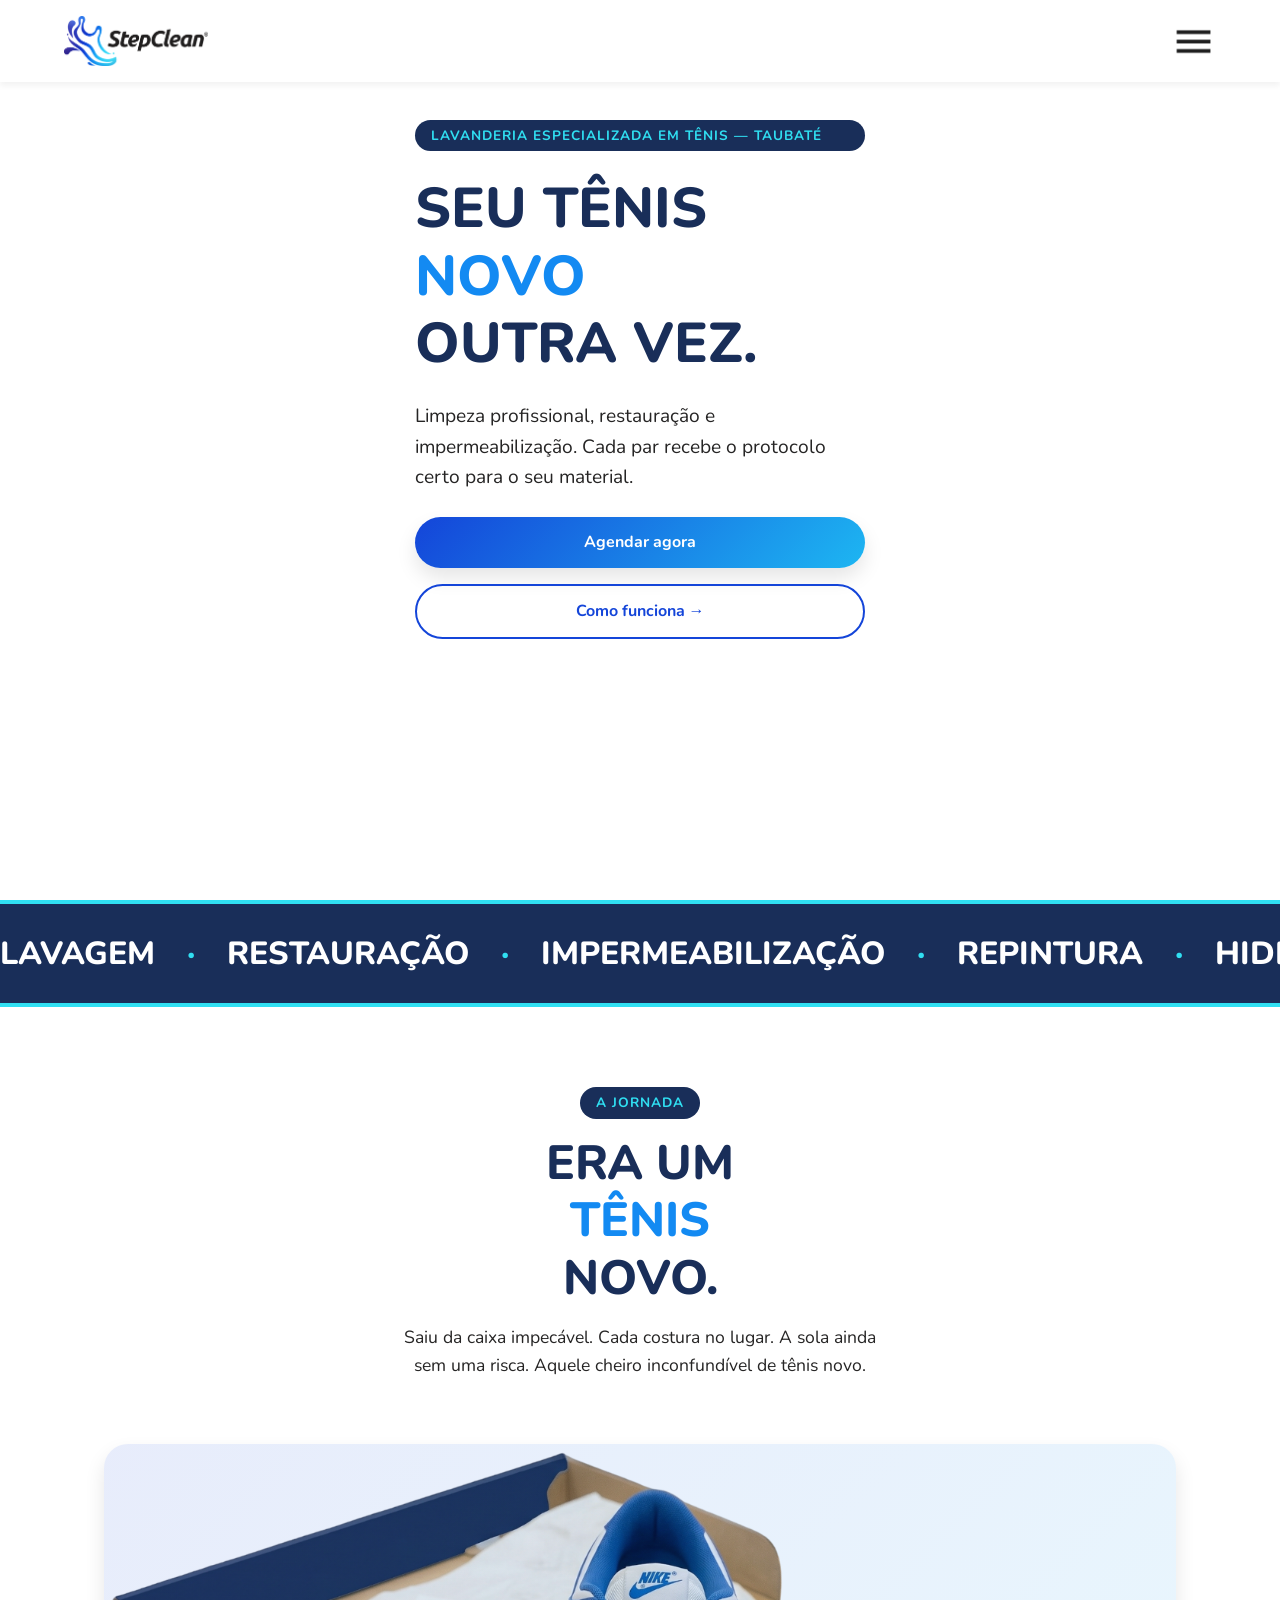
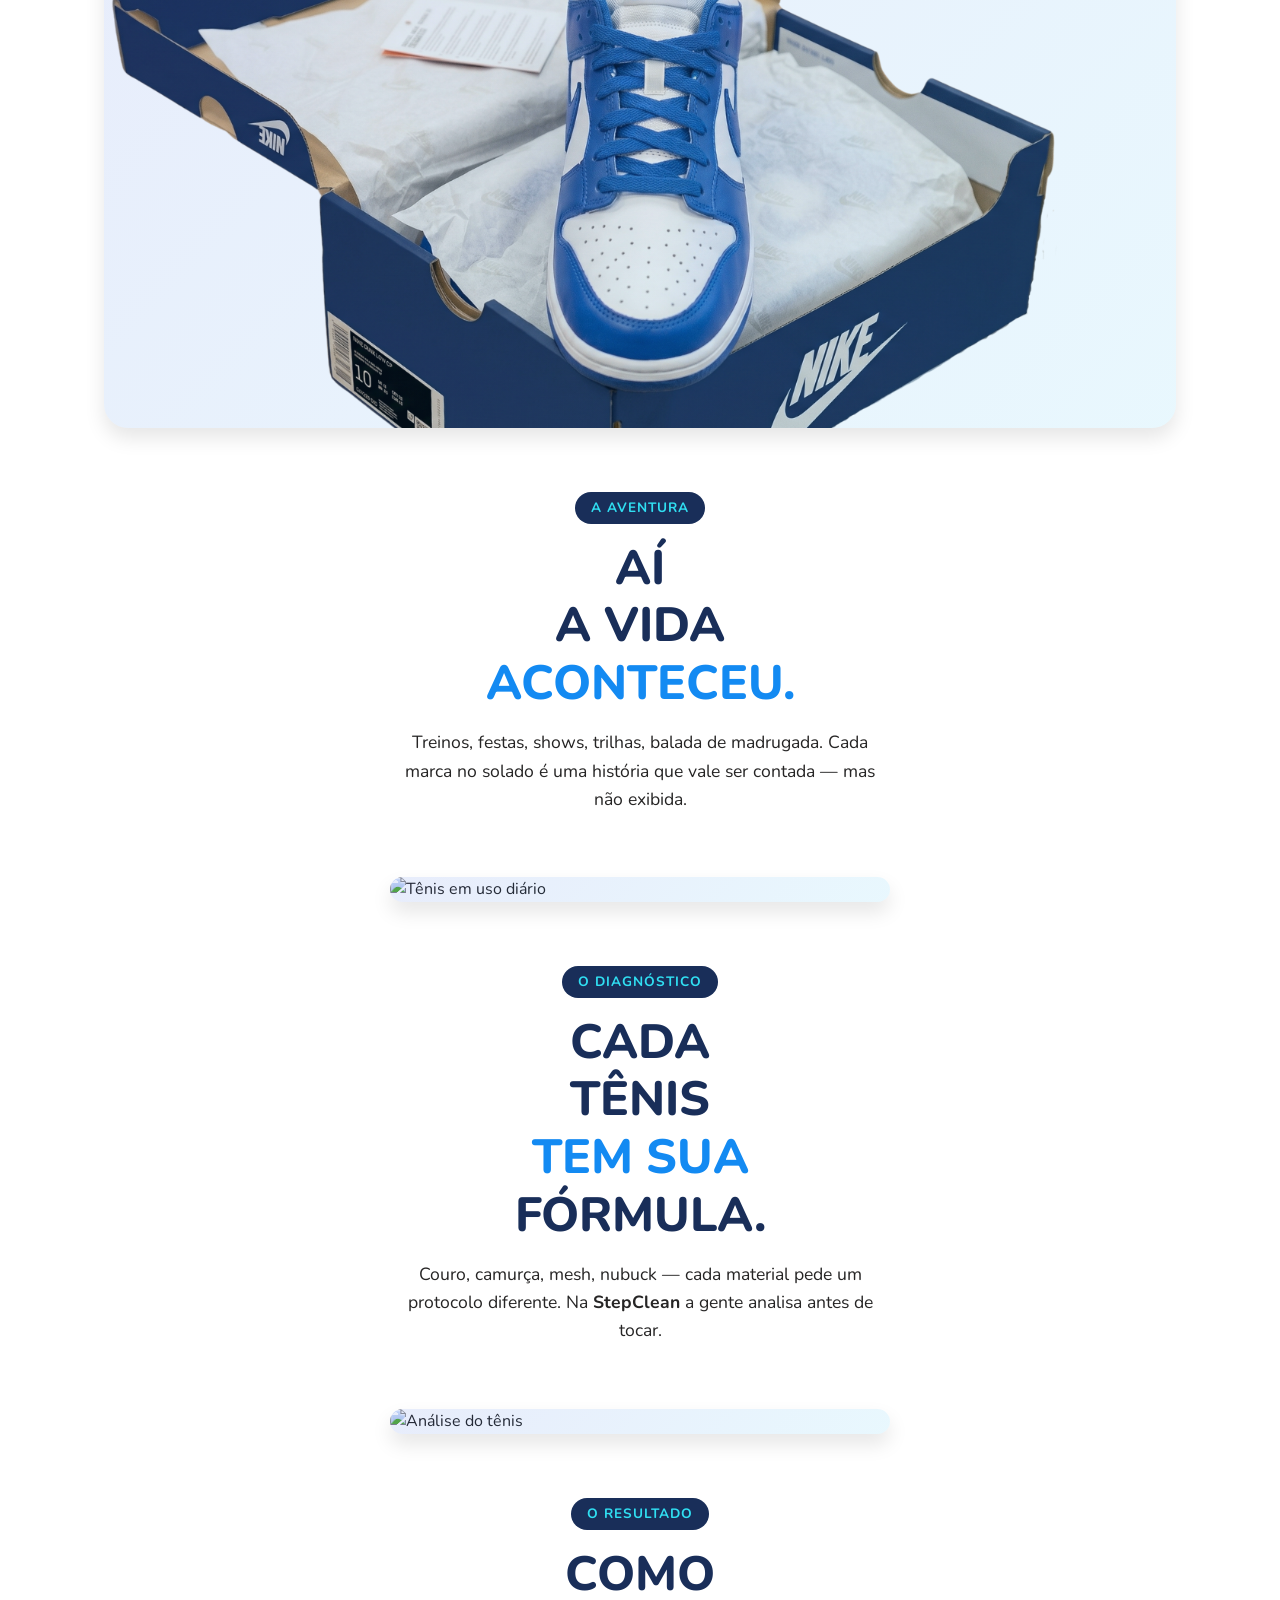
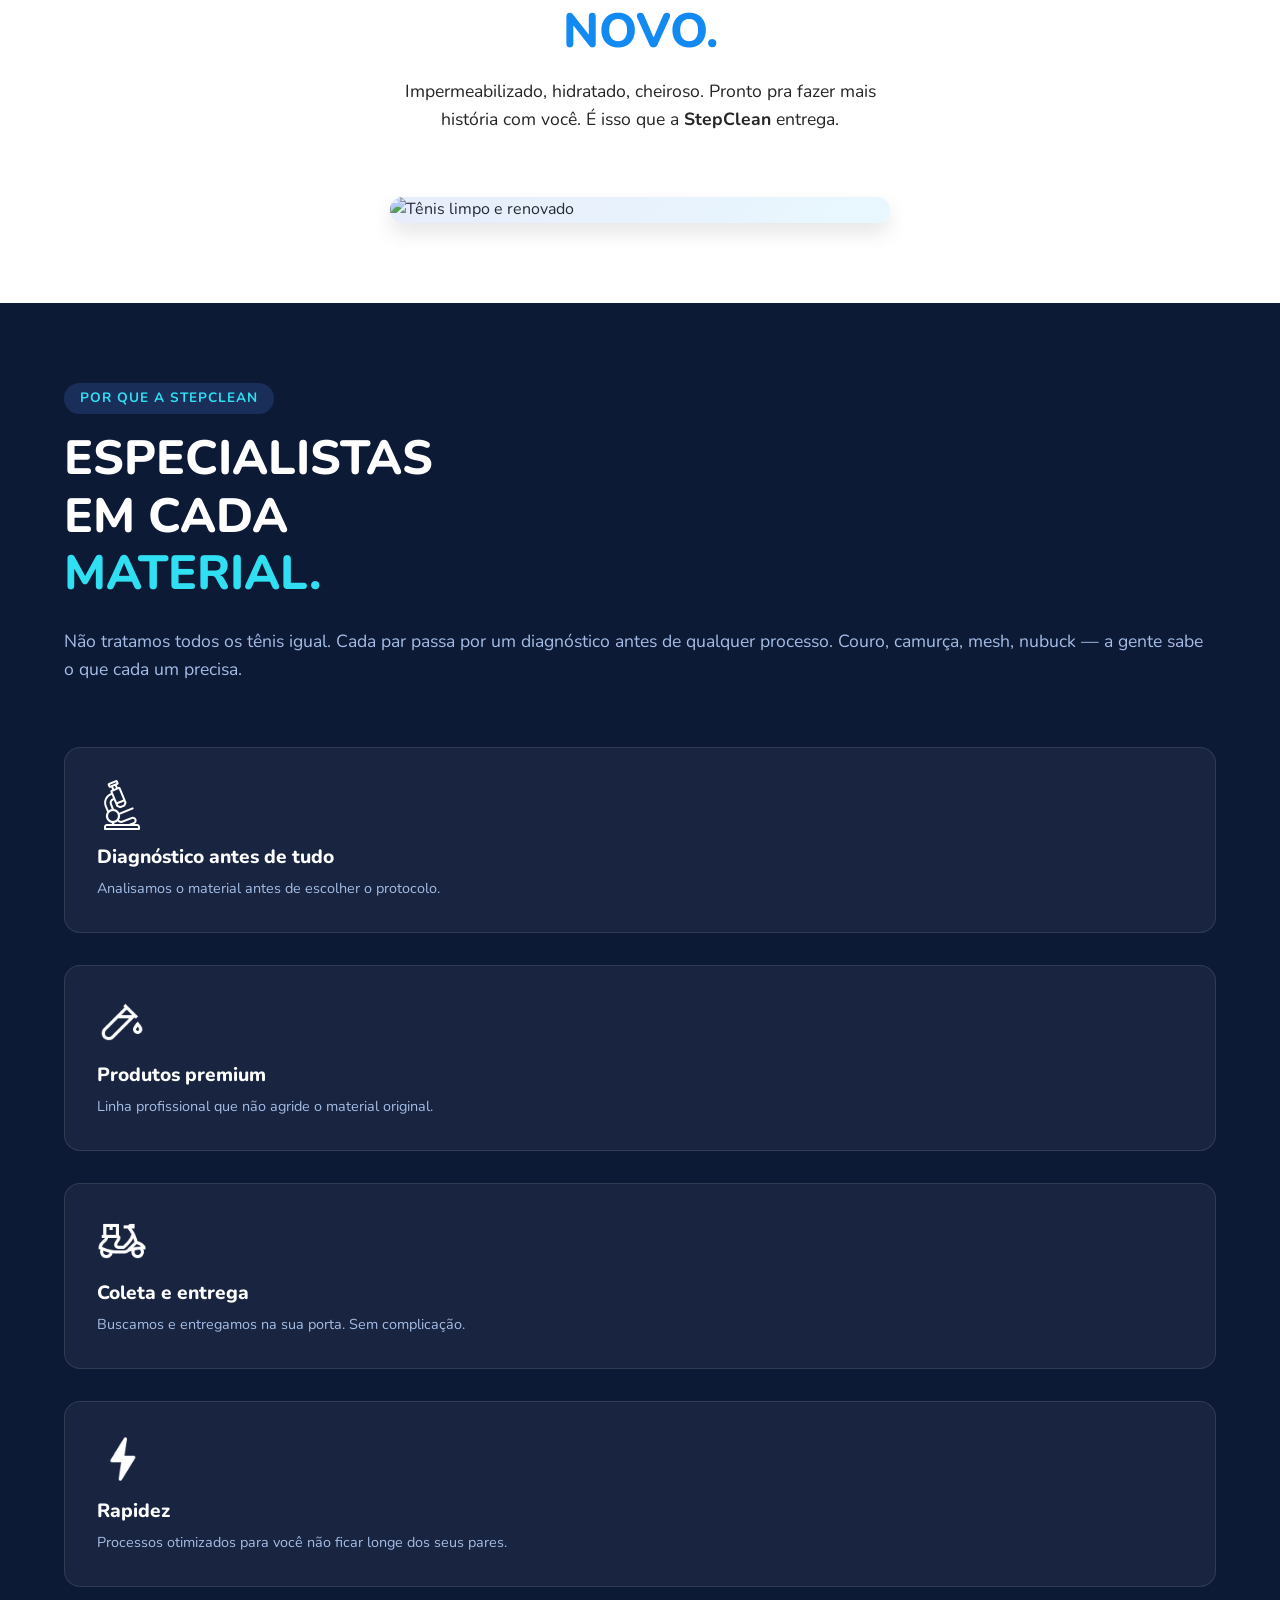
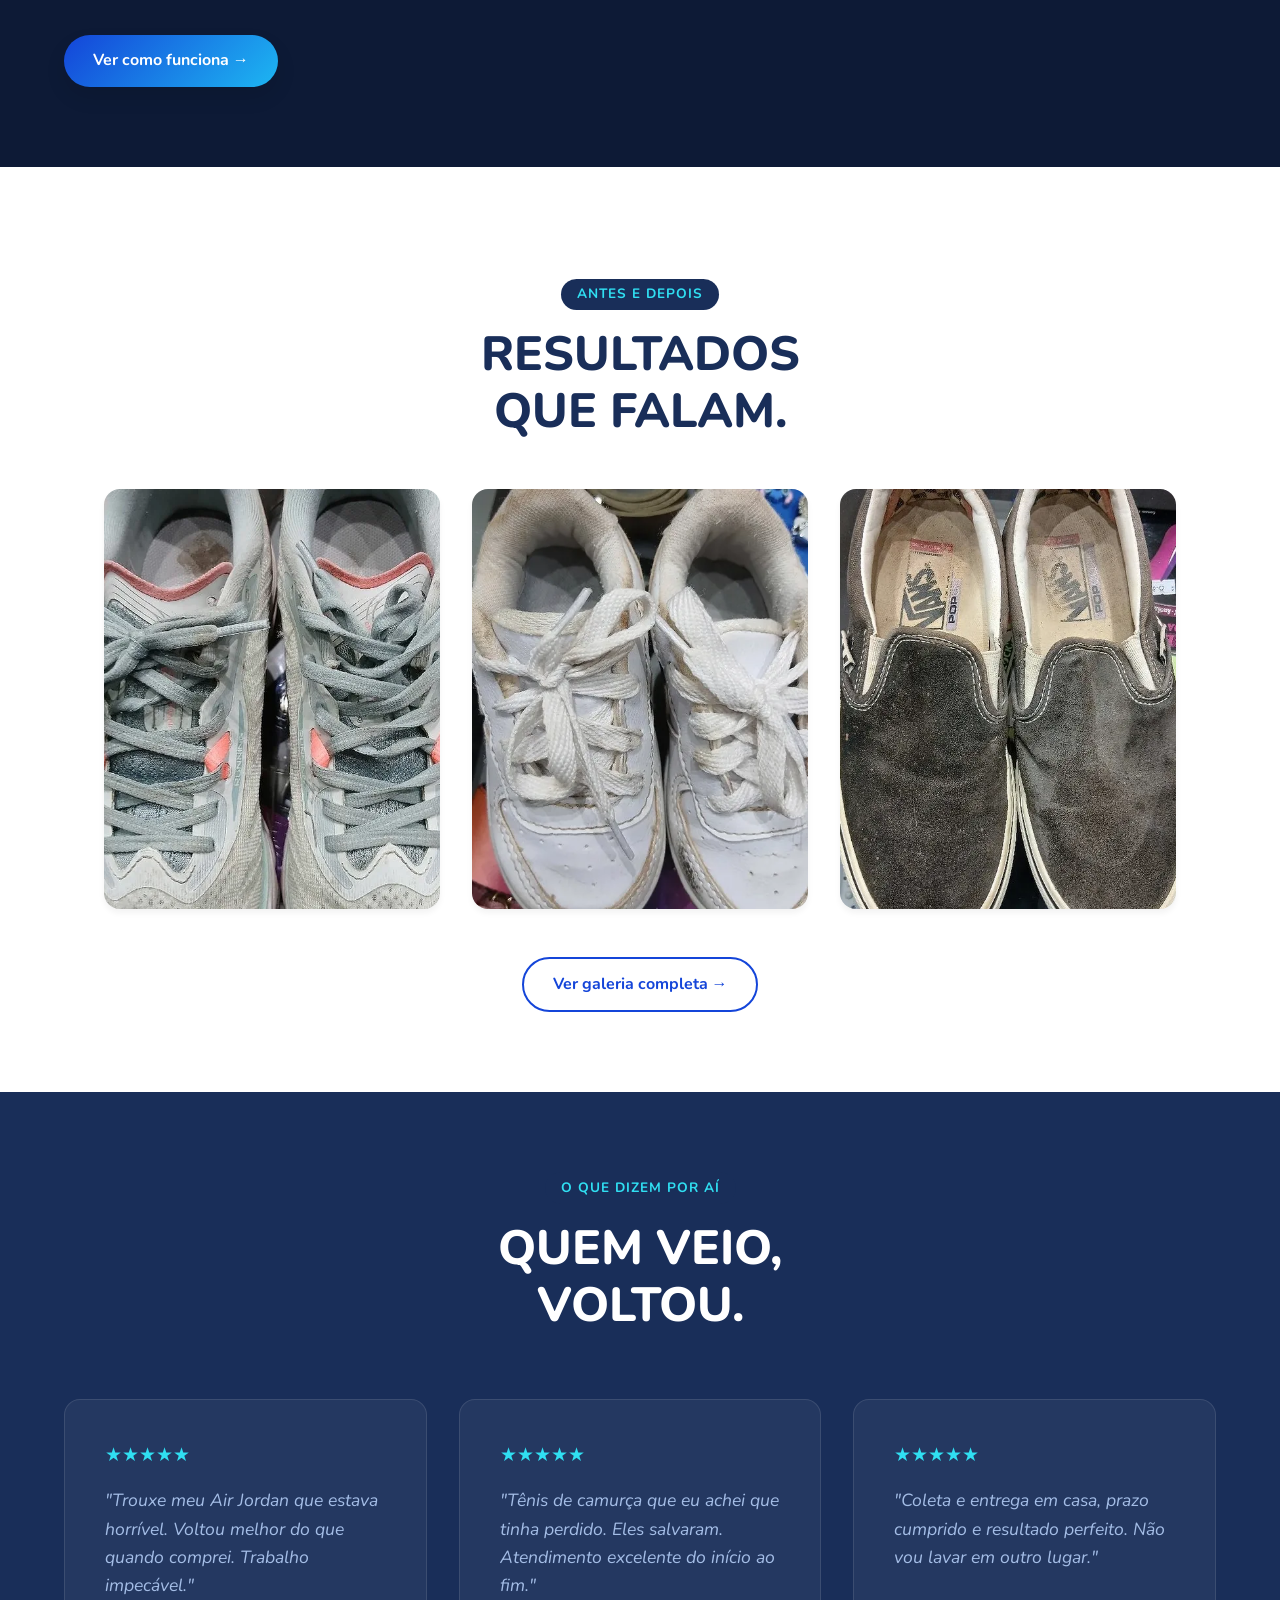
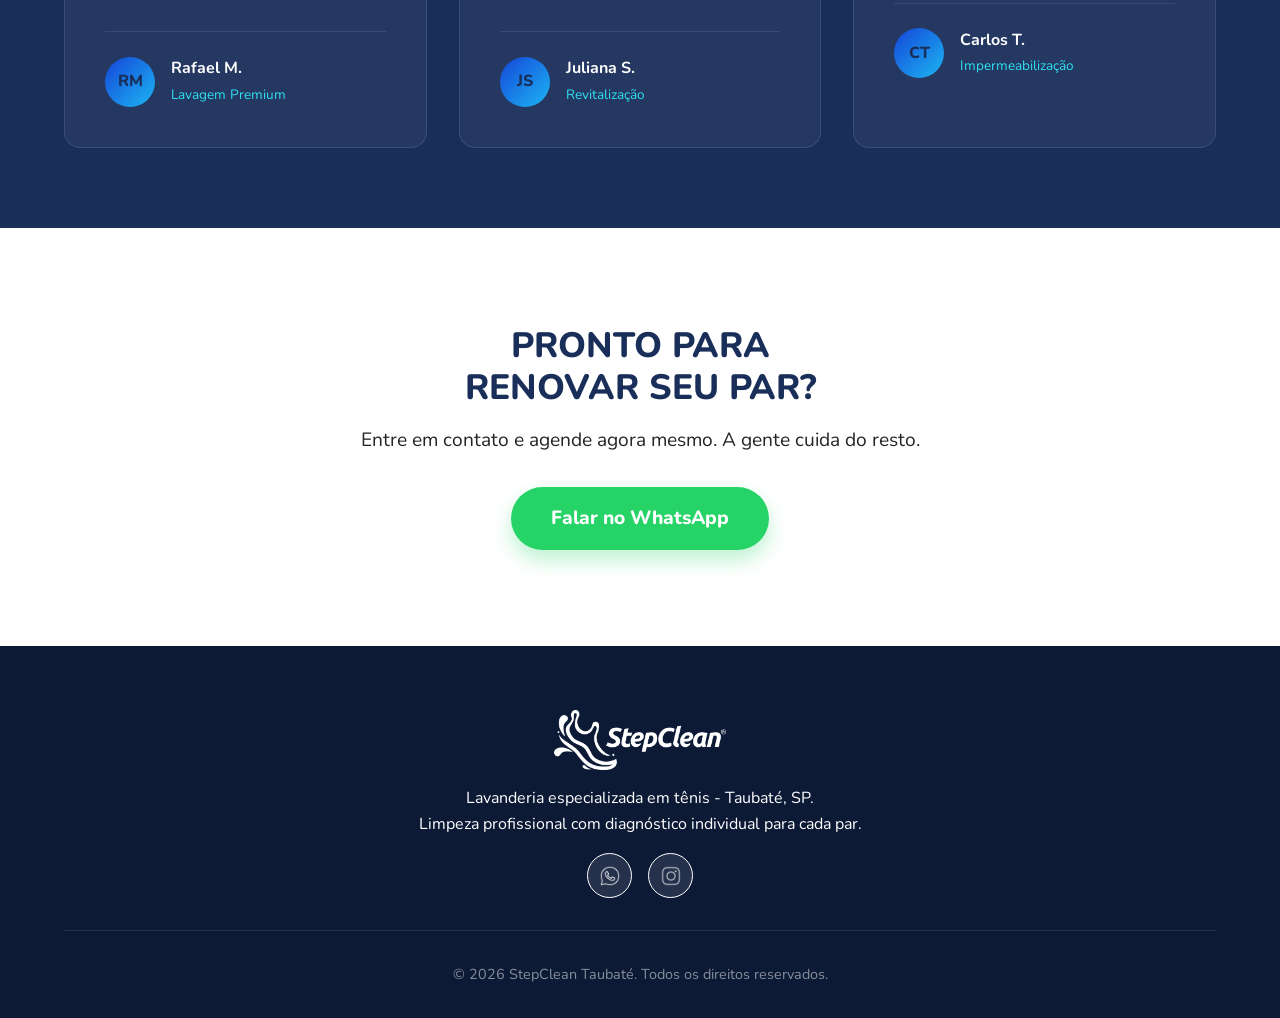
==== index.html @ eb74648c "Initial commit" ====
<!DOCTYPE html>
<html lang="pt-br">

<head>
    <meta charset="UTF-8">
    <meta name="viewport" content="width=device-width, initial-scale=1.0">
    <title>StepClean | Lavanderia Premium de Tênis</title>
    <link rel="preconnect" href="https://fonts.googleapis.com">
    <link rel="preconnect" href="https://fonts.gstatic.com" crossorigin>
    <link href="https://fonts.googleapis.com/css2?family=Nunito:ital,wght@0,200..1000;1,200..1000&display=swap"
        rel="stylesheet">
    <link rel="shortcut icon" href="./assets/favicon-32x32.png" type="image/x-icon">
    <link rel="preload" as="image" href="./assets/Logo StepClean.png">
    <script src="script.js" defer></script>
    <script src="./componentes.js"></script>
    <link rel="stylesheet" href="style.css">
</head>

<body>

    <main>

        <section class="hero">

            <div class="hero-text">

                <span class="hero-tag">Lavanderia especializada em tênis — Taubaté</span>
                <h1>SEU TÊNIS<br><em>NOVO</em><br>OUTRA VEZ.</h1>
                <p class="hero-desc">Limpeza profissional, restauração e impermeabilização. Cada par recebe o protocolo
                    certo para o seu material.</p>

                <div class="hero-btns">
                    <a href="contato.html" class="btn-primary">Agendar agora</a>
                    <a href="como-funciona.html" class="btn-outline">Como funciona →</a>
                </div>

            </div>

            <div class="hero-canvas-container">
                <canvas id="hero-canvas"></canvas>
            </div>

        </section>

        <div class="big-text-wrapper">
            <div class="marquee-container">
                <span>LAVAGEM</span><span>·</span>
                <span>RESTAURAÇÃO</span><span>·</span>
                <span>IMPERMEABILIZAÇÃO</span><span>·</span>
                <span>REPINTURA</span><span>·</span>
                <span>HIDRATAÇÃO</span><span>·</span>
                <span>LAVAGEM</span><span>·</span>
                <span>RESTAURAÇÃO</span><span>·</span>
                <span>IMPERMEABILIZAÇÃO</span><span>·</span>
                <span>REPINTURA</span><span>·</span>
                <span>HIDRATAÇÃO</span><span>·</span>
            </div>
        </div>

        <div class="history-wrapper">

            <section class="history-section">
                <div class="history-text-container">
                    <span class="s-tag">A jornada</span>
                    <h2 class="s-hed">ERA UM<br><span>TÊNIS</span><br>NOVO.</h2>
                    <p class="s-body">Saiu da caixa impecável. Cada costura no lugar. A sola ainda sem uma risca. Aquele
                        cheiro inconfundível de tênis novo.</p>
                </div>
                <div class="sneakers-history-img-container">
                    <img src="./assets/sneakers-box.png" alt="Tênis novo na caixa">
                </div>
            </section>
            <section class="history-section">
                <div class="history-text-container">
                    <span class="s-tag">A aventura</span>
                    <h2 class="s-hed">AÍ<br>A VIDA<br><span>ACONTECEU.</span></h2>
                    <p class="s-body">Treinos, festas, shows, trilhas, balada de madrugada. Cada marca no solado é uma
                        história que vale ser contada — mas não exibida.</p>
                </div>
                <div class="sneakers-history-img-container">
                    <img src="./assets/sneakers-dbd.png" alt="Tênis em uso diário">
                </div>
            </section>
            <section class="history-section">
                <div class="history-text-container">
                    <span class="s-tag">O diagnóstico</span>
                    <h2 class="s-hed">CADA<br>TÊNIS<br><span>TEM SUA</span><br>FÓRMULA.</h2>
                    <p class="s-body">Couro, camurça, mesh, nubuck — cada material pede um protocolo diferente. Na
                        <strong>StepClean</strong>
                        a gente analisa antes de tocar.</p>
                </div>
                <div class="sneakers-history-img-container">
                    <img src="./assets/sneakers-analyzing.png" alt="Análise do tênis">
                </div>
            </section>
            <section class="history-section">
                <div class="history-text-container">
                    <span class="s-tag">O resultado</span>
                    <h2 class="s-hed">COMO<br><span>NOVO.</span></h2>
                    <p class="s-body">Impermeabilizado, hidratado, cheiroso. Pronto pra fazer mais história com você. É
                        isso
                        que a <strong>StepClean</strong> entrega.</p>
                </div>
                <div class="sneakers-history-img-container">
                    <img src="./assets/sneakers-clean-ready.png" alt="Tênis limpo e renovado">
                </div>
            </section>
        </div>

        <section class="why">

            <div class="why-grid">

                <div class="why-text">

                    <span class="s-tag">Por que a StepClean</span>
                    <h2>ESPECIALISTAS<br>EM CADA<br><em>MATERIAL.</em></h2>
                    <p>Não tratamos todos os tênis igual. Cada par passa por um diagnóstico antes de qualquer processo.
                        Couro, camurça, mesh, nubuck — a gente sabe o que cada um precisa.</p>



                </div>

                <div class="diferenciais">

                    <div class="diferencial">

                        <div class="diferencial-icon-container">
                            <img src="./assets/icon-diag.png" alt="">
                        </div>

                        <h4>Diagnóstico antes de tudo</h4>
                        <p>Analisamos o material antes de escolher o protocolo.</p>
                    </div>

                    <div class="diferencial">

                        <div class="diferencial-icon-container">
                            <img src="./assets/icon-produ.png" alt="">
                        </div>

                        <h4>Produtos premium</h4>
                        <p>Linha profissional que não agride o material original.</p>
                    </div>

                    <div class="diferencial">

                        <div class="diferencial-icon-container">
                            <img src="./assets/icon-entreg.png" alt="">
                        </div>

                        <h4>Coleta e entrega</h4>
                        <p>Buscamos e entregamos na sua porta. Sem complicação.</p>
                    </div>

                    <div class="diferencial">

                        <div class="diferencial-icon-container">
                            <img src="./assets/icon-rapid.png" alt="">
                        </div>

                        <h4>Rapidez</h4>
                        <p>Processos otimizados para você não ficar longe dos seus pares.</p>
                    </div>

                </div>

                
            </div>
<a href="como-funciona.html" class="btn-primary">Ver como funciona →</a>
        </section>

        <section class="galeria-preview">

            <div class="center">
                <span class="s-tag">Antes e depois</span>
                <h2>RESULTADOS<br>QUE FALAM.</h2>
            </div>

            <div class="galeria-grid">

                <div class="galeria-card">

                    <div class="galeria-overlay">
                        <a href="./galeria.html"><span>Ver resultado</span></a>
                    </div>
                </div>

                <div class="galeria-card">

                    <div class="galeria-overlay">
                        <a href="./galeria.html"><span>Ver resultado</span></a>
                    </div>

                </div>

                <div class="galeria-card">

                    <div class="galeria-overlay">
                        <a href="./galeria.html"><span>Ver resultado</span></a>
                    </div>

                </div>

            </div>

            <div class="center">
                <a href="galeria.html" class="btn-outline">Ver galeria completa →</a>
            </div>

        </section>

        <section class="depoimentos">

            <span class="s-tag">O que dizem por aí</span>
            <h2>QUEM VEIO,<br>VOLTOU.</h2>

            <div class="depoimentos-grid">

                <div class="depoimento-card">

                    <div class="stars">★★★★★</div>

                    <blockquote>"Trouxe meu Air Jordan que estava horrível. Voltou melhor do que quando comprei.
                        Trabalho impecável."</blockquote>

                    <div class="depoimento-autor">

                        <div class="avatar">RM</div>

                        <div class="autor-info">
                            <strong>Rafael M.</strong>
                            <span>Lavagem Premium</span>
                        </div>

                    </div>

                </div>

                <div class="depoimento-card">

                    <div class="stars">★★★★★</div>

                    <blockquote>"Tênis de camurça que eu achei que tinha perdido. Eles salvaram. Atendimento excelente
                        do início ao fim."</blockquote>

                    <div class="depoimento-autor">

                        <div class="avatar">JS</div>

                        <div class="autor-info">
                            <strong>Juliana S.</strong>
                            <span>Revitalização</span>
                        </div>

                    </div>

                </div>

                <div class="depoimento-card">

                    <div class="stars">★★★★★</div>

                    <blockquote>"Coleta e entrega em casa, prazo cumprido e resultado perfeito. Não vou lavar em outro
                        lugar."</blockquote>

                    <div class="depoimento-autor">

                        <div class="avatar">CT</div>

                        <div class="autor-info">
                            <strong>Carlos T.</strong>
                            <span>Impermeabilização</span>
                        </div>

                    </div>

                </div>

            </div>

        </section>

        <section class="cta-final">

            <h2>PRONTO PARA<br>RENOVAR SEU PAR?</h2>
            <p>Entre em contato e agende agora mesmo. A gente cuida do resto.</p>
            <a href="https://api.whatsapp.com/send/?phone=5512988881170" target="_blank" rel="noopener"
                class="btn-cta-wpp">
                Falar no WhatsApp
            </a>

        </section>

    </main>

</body>

</html>
---- style.css ----
@import url('https://fonts.googleapis.com/css2?family=Nunito:ital,wght@0,200..1000;1,200..1000&display=swap');

:root {

    --blue-1: #1445D9;
    --blue-2: #1154D9;
    --blue-3: #138AF2;
    --blue-4: #1DB6F2;

    --accent: #30DFF2;

    --white: #ffffff;
    --bg-dark: #192E59;
    --bg-darker: #0d1a36;
    --text-dark: #262525;
    --text-muted: #a4bde6;

    --font-main: 'Nunito', sans-serif;

    --grad-primary: linear-gradient(135deg, var(--blue-1) 0%, var(--blue-4) 100%);
    --grad-glow: radial-gradient(circle, rgba(48, 223, 242, 0.15) 0%, rgba(29, 182, 242, 0) 70%);

    --max-width: 1200px;
    --radius-sm: 8px;
    --radius-md: 16px;
    --radius-lg: 24px;
    --transition: all 0.3s cubic-bezier(0.16, 1, 0.3, 1);
    --shadow-sm: 0 4px 6px rgba(0, 0, 0, 0.05);
    --shadow-md: 0 10px 20px rgba(0, 0, 0, 0.1);
    --shadow-glow: 0 0 20px rgba(48, 223, 242, 0.3);
}

* {
    margin: 0;
    padding: 0;
    box-sizing: border-box;
}

html {
    scroll-behavior: smooth;
}

body {
    font-family: var(--font-main);
    background-color: var(--white);
    color: var(--text-dark);
    line-height: 1.6;
    overflow-x: hidden;
}

img {
    max-width: 100%;
    height: auto;
    display: block;
}

a {
    text-decoration: none;
    color: inherit;
}

ul {
    list-style: none;
}

.center {
    text-align: center;
    margin-top: 2rem;
}

/*Typography*/

h1,
h2,
h3,
h4,
h5,
h6 {
    line-height: 1.2;
    font-weight: 800;
}

.s-tag {
    display: inline-block;
    color: var(--accent);
    background: var(--bg-dark);
    padding: 0.3rem 1rem;
    border-radius: 50px;
    font-weight: 700;
    font-size: 0.85rem;
    text-transform: uppercase;
    letter-spacing: 1px;
    margin-bottom: 1rem;
}

.s-hed {
    font-size: 3rem;
    color: var(--bg-dark);
    margin-bottom: 1rem;
}

.s-hed span {
    color: var(--blue-3);
}

.s-body {
    font-size: 1.1rem;
    color: var(--text-dark);
    max-width: 500px;
}

/*Buttons*/

.btn-primary {
    display: inline-flex;
    align-items: center;
    justify-content: center;
    background: var(--grad-primary);
    color: var(--white);
    padding: 0.8rem 1.8rem;
    border-radius: 50px;
    font-weight: 700;
    transition: var(--transition);
    border: none;
    cursor: pointer;
    box-shadow: var(--shadow-md);
}

.btn-primary:hover {
    transform: translateY(-2px);
    box-shadow: var(--shadow-glow);
}

.btn-outline {
    display: inline-flex;
    align-items: center;
    justify-content: center;
    background: transparent;
    color: var(--blue-1);
    padding: 0.8rem 1.8rem;
    border-radius: 50px;
    font-weight: 700;
    border: 2px solid var(--blue-1);
    transition: var(--transition);
    cursor: pointer;
}

.btn-outline:hover {
    background: var(--blue-1);
    color: var(--white);
    transform: translateY(-2px);
}

/*Header & Nav*/

header {
    position: fixed;
    top: 0;
    left: 0;
    width: 100%;
    background: rgba(255, 255, 255, 0.95);
    backdrop-filter: blur(10px);
    display: flex;
    justify-content: space-between;
    align-items: center;
    padding: 1rem 5%;
    z-index: 1000;
    box-shadow: var(--shadow-sm);
    transition: var(--transition);
}

.logo-btn-container {
    display: flex;
    align-items: center;
    justify-content: space-between;
    width: 100%;
}

.logo-header {
    height: 50px;
}

.nav-links {
    display: none;
    display: flex;
    flex-direction: column;
    justify-content: center;
    align-items: center;
    position: fixed;
    top: 70px;
    left: -100%;
    width: 100%;
    height: calc(100vh - 70px);
    background: var(--white);
    gap: 2rem;
    transition: var(--transition);
}

.nav-links.active {
    left: 0;
}

.link {
    font-weight: 700;
    font-size: 1rem;
    color: var(--bg-dark);
    transition: var(--transition);
    position: relative;
}

.link::after {
    content: '';
    position: absolute;
    bottom: -4px;
    left: 0;
    width: 0;
    height: 2px;
    background: var(--accent);
    transition: var(--transition);
}

.link:hover {
    color: var(--blue-3);
}

.link:hover::after {
    width: 100%;
}

.mobile-menu-btn {
    background: none;
    border: none;
    cursor: pointer;
}

.icon-menu,
.icon-close {
    width: 45px;
}

.icon-close {
    display: none;
}

/*Hero Section*/

.hero {
    min-height: 100vh;
    padding: 120px 5% 60px;
    display: flex;
    flex-direction: column;
    align-items: center;
    background: var(--white);
    position: relative;
    overflow: hidden;
}

.hero-text {
    display: flex;
    flex-direction: column;
    gap: 1.5rem;
    justify-content: center;
}

.hero-tag {
    display: inline-block;
    color: var(--accent);
    background: var(--bg-dark);
    padding: 0.3rem 1rem;
    border-radius: 50px;
    font-weight: 700;
    font-size: 0.85rem;
    text-transform: uppercase;
    letter-spacing: 1px;
}

.hero-text h1 {
    font-size: 2.8rem;
    color: var(--bg-dark);
}

.hero-text h1 em {
    font-style: normal;
    color: var(--blue-3);
    position: relative;
    display: inline-block;
}

.hero-desc {
    font-size: 1.2rem;
    color: var(--text-dark);
    max-width: 450px;
}

.hero-btns {
    display: flex;
    gap: 1rem;
}

.hero-img {
    position: relative;
    height: 100%;
    min-height: 500px;
    border-radius: var(--radius-lg);
    overflow: hidden;
    box-shadow: var(--shadow-md);
    background: var(--grad-primary);
}

.hero-canvas-container {
    display: none;
}

/*Marquee*/

.big-text-wrapper {
    background: var(--bg-dark);
    padding: 1.5rem 0;
    overflow: hidden;
    position: relative;
    border-top: 4px solid var(--accent);
    border-bottom: 4px solid var(--accent);
}

.marquee-container {
    display: flex;
    white-space: nowrap;
    animation: marquee 20s linear infinite;
}

.marquee-container span {
    font-size: 2rem;
    font-weight: 800;
    color: var(--white);
    margin-right: 2rem;
    text-transform: uppercase;
}

.marquee-container span:nth-child(even) {
    color: var(--accent);
}

@keyframes marquee {
    0% {
        transform: translateX(0);
    }

    100% {
        transform: translateX(-50%);
    }
}

/*History Sections (Jornada)*/

.history-wrapper {
    display: flex;
    flex-direction: column;
    align-items: center;
    gap: 4rem;
    padding: 5rem 0;
}

.history-section {
    display: flex;
    flex-direction: column;
    align-items: center;
    gap: 4rem;
    padding: 0 5%;
    max-width: var(--max-width);
    margin: 0 auto;
}

.history-text-container h2, .history-text-container p {
    text-align: center;
}

.history-text-container {
    display: flex;
    flex-direction: column;
    align-items: center;
}

.sneakers-history-img-container {
    border-radius: var(--radius-lg);
    overflow: hidden;
    box-shadow: var(--shadow-md);
    position: relative;
}

.sneakers-history-img-container::after {
    content: '';
    position: absolute;
    inset: 0;
    background: var(--grad-primary);
    opacity: 0.1;
    pointer-events: none;
}

.sneakers-history-img-container img {
    width: 100%;
    height: 100%;
    object-fit: cover;
    transition: var(--transition);
}

.sneakers-history-img-container:hover img {
    transform: scale(1.05);
}

/*Why choose us?*/

.why {
    padding: 5rem 5%;
    background: var(--bg-darker);
    color: var(--white);
}

.why-grid {
    display: grid;
    grid-template-columns: 1fr;
    gap: 4rem;
    max-width: var(--max-width);
    margin: 0 auto;
    align-items: center;
}

.why-text h2 {
    font-size: 3rem;
    margin-bottom: 1.5rem;
}

.why-text h2 em {
    color: var(--accent);
    font-style: normal;
}

.why-text p {
    color: var(--text-muted);
    font-size: 1.1rem;
}

.why a{
margin-top: 3rem;
}

.diferenciais {
    display: grid;
    grid-template-columns: 1fr 1fr;
    gap: 2rem;
}

.diferencial {
    background: rgba(255, 255, 255, 0.05);
    padding: 2rem;
    border-radius: var(--radius-md);
    border: 1px solid rgba(255, 255, 255, 0.1);
    transition: var(--transition);
}

.diferencial:hover {
    transform: translateY(-5px);
    background: rgba(255, 255, 255, 0.1);
    border-color: var(--accent);
}

.diferencial-icon-container img {
    width: 3.125rem;
    height: 3.125rem;
    margin-bottom: 1rem;
}

.diferencial h4 {
    font-size: 1.2rem;
    margin-bottom: 0.5rem;
    color: var(--white);
}

.diferencial p {
    font-size: 0.9rem;
    color: var(--text-muted);
}

/*Galeria Preview*/

.galeria-preview {
    padding: 5rem 5%;
    max-width: var(--max-width);
    margin: 0 auto;
}

.galeria-preview h2 {
    font-size: 3rem;
    color: var(--bg-dark);
    margin-bottom: 3rem;
}

.galeria-grid {
    display: grid;
    grid-template-columns: repeat(3, 1fr);
    gap: 2rem;
    margin-bottom: 3rem;
}

.galeria-card {
    position: relative;
    border-radius: var(--radius-md);
    overflow: hidden;
    aspect-ratio: 4/5;
    background: #eee;
    display: flex;
    align-items: center;
    justify-content: center;
    cursor: pointer;
    background-size: cover;
    background-position: center;
    box-shadow: var(--shadow-sm);
}

.galeria-card:nth-child(1) {
    background-image: url('./assets/exemp-reais/adulto7.jpg');
}

.galeria-card:nth-child(2) {
    background-image: url('./assets/exemp-reais/kids1.jpg');
}

.galeria-card:nth-child(3) {
    background-image: url('./assets/exemp-reais/camurca1.jpg');
}

.galeria-overlay {
    position: absolute;
    inset: 0;
    background: rgba(25, 46, 89, 0.8);
    display: flex;
    align-items: center;
    justify-content: center;
    opacity: 0;
    transition: var(--transition);
}

.galeria-card:hover .galeria-overlay {
    opacity: 1;
}

.galeria-overlay span {
    color: var(--white);
    font-weight: 700;
    border: 2px solid var(--accent);
    padding: 0.5rem 1.5rem;
    border-radius: 50px;
    transform: translateY(20px);
    transition: var(--transition);
}

.galeria-card:hover .galeria-overlay span {
    transform: translateY(0);
}

.galeria-placeholder-text {
    display: none;
}

/*Depoimentos*/

.depoimentos {
    padding: 5rem 5%;
    background: var(--bg-dark);
    color: var(--white);
    text-align: center;
}

.depoimentos h2 {
    font-size: 3rem;
    margin-bottom: 4rem;
}

.depoimentos-grid {
    display: grid;
    grid-template-columns: repeat(3, 1fr);
    gap: 2rem;
    max-width: var(--max-width);
    margin: 0 auto;
    text-align: left;
}

.depoimento-card {
    background: rgba(255, 255, 255, 0.05);
    padding: 2.5rem;
    border-radius: var(--radius-md);
    border: 1px solid rgba(255, 255, 255, 0.1);
    position: relative;
}

.stars {
    color: var(--accent);
    font-size: 1.2rem;
    margin-bottom: 1rem;
}

.depoimento-card blockquote {
    font-size: 1.1rem;
    font-style: italic;
    color: var(--text-muted);
    margin-bottom: 2rem;
    line-height: 1.6;
}

.depoimento-autor {
    display: flex;
    align-items: center;
    gap: 1rem;
    border-top: 1px solid rgba(255, 255, 255, 0.1);
    padding-top: 1.5rem;
}

.avatar {
    width: 50px;
    height: 50px;
    border-radius: 50%;
    background: var(--grad-primary);
    display: flex;
    align-items: center;
    justify-content: center;
    font-weight: 800;
    color: var(--bg-dark);
}

.autor-info strong {
    display: block;
    color: var(--white);
}

.autor-info span {
    font-size: 0.85rem;
    color: var(--accent);
}

/*CTA Final*/

.cta-final {
    padding: 6rem 5%;
    text-align: center;
    background: var(--white);
}

.cta-final h2 {
    font-size: 3.5rem;
    color: var(--bg-dark);
    margin-bottom: 1rem;
}

.cta-final p {
    font-size: 1.2rem;
    color: var(--text-dark);
    margin-bottom: 2rem;
}

.btn-cta-wpp {
    display: inline-flex;
    align-items: center;
    justify-content: center;
    background: #25D366;
    /* WhatsApp Green */
    color: var(--white);
    padding: 1rem 2.5rem;
    border-radius: 50px;
    font-weight: 800;
    font-size: 1.2rem;
    transition: var(--transition);
    box-shadow: 0 10px 20px rgba(37, 211, 102, 0.3);
}

.btn-cta-wpp:hover {
    transform: translateY(-3px);
    box-shadow: 0 15px 25px rgba(37, 211, 102, 0.4);
}

/*Footer*/

footer {
    background: var(--bg-darker);
    color: var(--white);
    padding: 4rem 5% 2rem;
}

.hero-footer-wrapper {
    display: flex;
    flex-direction: column;
    justify-content: space-between;
    align-items: center;
    gap: 1rem;
}

.text-logo-container {
    display: flex;
    flex-direction: column;
    justify-content: center;
    align-items: center;
    text-align: center;
    gap: 1rem;
}

.container-links-footer,
.container-contact {
    display: none;
}

.container-links-footer a {
    margin-bottom: 0.5rem;
    transition: var(--transition);
}

.container-links-footer a:hover {
    color: var(--accent);
    transform: translateX(5px);
}

.text-logo-container img {
    height: 60px;
    filter: brightness(0) invert(1);
}

.container-social-media {
    display: flex;
    justify-content: center;
    gap: 1rem;
}

.container-social-media a {
    display: flex;
    align-items: center;
    justify-content: center;
    width: 45px;
    height: 45px;
    background: rgba(255, 255, 255, 0.1);
    border-radius: 50%;
    border: 1px solid var(--white);
    transition: var(--transition);
}

.container-social-media a:hover {
    background: var(--accent);
    transform: translateY(-3px);
}

.container-social-media img {
    width: 20px;
    height: 20px;
    filter: brightness(0) invert(1);
}

.straight {
    height: 1px;
    background: rgba(255, 255, 255, 0.1);
    margin: 2rem 0;
}

footer>p {
    color: rgba(255, 255, 255, 0.5);
    font-size: 0.9rem;
    text-align: center;
}

/* ==========================================================================
   Page Hero (Subpages)
   ========================================================================== */
.page-hero {
    padding: 150px 5% 80px;
    text-align: center;
    background: var(--bg-darker);
    color: var(--white);
    position: relative;
    overflow: hidden;
}

.page-hero::before {
    content: '';
    position: absolute;
    top: -50%;
    left: -50%;
    width: 200%;
    height: 200%;
    background: var(--grad-glow);
    z-index: 0;
    pointer-events: none;
}

.page-hero h1 {
    font-size: 3.5rem;
    position: relative;
    z-index: 1;
    margin-bottom: 1rem;
}

.page-hero h1 span {
    color: var(--accent);
}

.page-hero p {
    font-size: 1.2rem;
    color: var(--text-muted);
    position: relative;
    z-index: 1;
    max-width: 600px;
    margin: 0 auto;
}

/* ==========================================================================
   Serviços Page
   ========================================================================== */
.services-container {
    padding: 5rem 5%;
    max-width: var(--max-width);
    margin: 0 auto;
}

.services-cards {
    display: grid;
    grid-template-columns: repeat(auto-fit, minmax(300px, 1fr));
    gap: 2rem;
}

.service-card {
    background: var(--white);
    padding: 2.5rem;
    border-radius: var(--radius-md);
    box-shadow: var(--shadow-sm);
    border: 1px solid #eee;
    transition: var(--transition);
    position: relative;
    display: flex;
    flex-direction: column;
}

.service-card:hover {
    transform: translateY(-5px);
    box-shadow: var(--shadow-md);
    border-color: var(--blue-3);
}

.service-card.premium {
    background: var(--bg-dark);
    color: var(--white);
    border-color: var(--blue-1);
}

.service-card.premium p {
    color: var(--text-muted);
}

.service-icon {
    font-size: 3rem;
    margin-bottom: 1.5rem;
}

.service-card h3 {
    font-size: 1.5rem;
    margin-bottom: 1rem;
    color: inherit;
}

.service-card p {
    font-size: 1rem;
    margin-bottom: 1.5rem;
    flex-grow: 1;
}

.service-card ul {
    margin-bottom: 2rem;
}

.service-card ul li {
    font-size: 0.9rem;
    margin-bottom: 0.5rem;
    display: flex;
    align-items: center;
    gap: 0.5rem;
}

.price {
    font-size: 1.25rem;
    font-weight: 800;
    color: var(--blue-3);
    border-top: 1px solid rgba(0, 0, 0, 0.1);
    padding-top: 1.5rem;
}

.premium .price {
    color: var(--accent);
    border-top-color: rgba(255, 255, 255, 0.1);
}

/* Tabela Comparativa */
.comparison-section {
    padding: 5rem 5%;
    background: #f9f9fa;
}

.table-container {
    max-width: var(--max-width);
    margin: 0 auto;
    overflow-x: auto;
    background: var(--white);
    border-radius: var(--radius-md);
    box-shadow: var(--shadow-sm);
}

.styled-table {
    width: 100%;
    border-collapse: collapse;
    min-width: 600px;
}

.styled-table th,
.styled-table td {
    padding: 1.2rem;
    text-align: left;
    border-bottom: 1px solid #eee;
}

.styled-table th {
    background: var(--bg-darker);
    color: var(--white);
    font-weight: 700;
    font-size: 1.1rem;
}

.styled-table tr:hover {
    background-color: #f1f5f9;
}

/* ==========================================================================
   Como Funciona Page
   ========================================================================== */
.timeline-section {
    padding: 5rem 5%;
    background: var(--white);
}

.timeline {
    max-width: 800px;
    margin: 0 auto;
    position: relative;
}

.timeline::before {
    content: '';
    position: absolute;
    top: 0;
    bottom: 0;
    left: 24px;
    width: 2px;
    background: var(--blue-1);
    opacity: 0.2;
}

.timeline-item {
    display: flex;
    gap: 2rem;
    margin-bottom: 3rem;
    position: relative;
}

.timeline-number {
    width: 50px;
    height: 50px;
    background: var(--grad-primary);
    color: var(--white);
    border-radius: 50%;
    display: flex;
    align-items: center;
    justify-content: center;
    font-size: 1.5rem;
    font-weight: 800;
    flex-shrink: 0;
    z-index: 1;
    box-shadow: 0 0 0 5px var(--white);
}

.timeline-content {
    background: #f9f9fa;
    padding: 2rem;
    border-radius: var(--radius-md);
    box-shadow: var(--shadow-sm);
    flex-grow: 1;
}

.timeline-content h3 {
    font-size: 1.5rem;
    color: var(--bg-dark);
    margin-bottom: 0.5rem;
}

/* Grid de Materiais */
.materiais-section {
    padding: 5rem 5%;
    background: var(--bg-darker);
    color: var(--white);
}

.materiais-grid {
    display: grid;
    grid-template-columns: repeat(auto-fit, minmax(250px, 1fr));
    gap: 2rem;
    max-width: var(--max-width);
    margin: 0 auto;
}

.material-card {
    background: rgba(255, 255, 255, 0.05);
    padding: 2rem;
    border-radius: var(--radius-md);
    text-align: center;
    border: 1px solid rgba(255, 255, 255, 0.1);
    transition: var(--transition);
}

.material-card:hover {
    border-color: var(--accent);
    transform: translateY(-5px);
}

.material-icon {
    font-size: 3rem;
    margin-bottom: 1rem;
}

.bg-light {
    background: #f9f9fa;
}

/* ==========================================================================
   Galeria Page
   ========================================================================== */
.galeria-page-container {
    padding: 5rem 5%;
    max-width: var(--max-width);
    margin: 0 auto;
}

.filters {
    display: flex;
    justify-content: center;
    gap: 1rem;
    margin-bottom: 3rem;
    flex-wrap: wrap;
}

.filter-btn {
    background: transparent;
    border: 2px solid var(--bg-dark);
    color: var(--bg-dark);
    padding: 0.5rem 1.5rem;
    border-radius: 50px;
    font-weight: 700;
    cursor: pointer;
    transition: var(--transition);
}

.filter-btn:hover,
.filter-btn.active {
    background: var(--bg-dark);
    color: var(--white);
}

.gallery-grid {
    display: grid;
    grid-template-columns: repeat(auto-fill, minmax(300px, 1fr));
    gap: 1.5rem;
}

.gallery-item {
    aspect-ratio: 1;
    background-size: cover;
    background-position: center;
    border-radius: var(--radius-md);
    position: relative;
    overflow: hidden;
    cursor: pointer;
    box-shadow: var(--shadow-sm);
    transition: var(--transition);
}

.gallery-item:hover {
    transform: scale(1.02);
    box-shadow: var(--shadow-md);
}

.gallery-overlay {
    position: absolute;
    inset: 0;
    background: rgba(25, 46, 89, 0.7);
    display: flex;
    flex-direction: column;
    align-items: center;
    justify-content: center;
    opacity: 0;
    transition: var(--transition);
    color: var(--white);
    text-align: center;
    padding: 1rem;
}

.gallery-item:hover .gallery-overlay {
    opacity: 1;
}

.gallery-overlay h4 {
    font-size: 1.2rem;
    margin-top: 1rem;
    border: 1px solid var(--accent);
    padding: 0.3rem 1rem;
    border-radius: 50px;
}

/* Lightbox */
.lightbox {
    position: fixed;
    top: 0;
    left: 0;
    width: 100%;
    height: 100%;
    background: rgba(0, 0, 0, 0.9);
    display: flex;
    align-items: center;
    justify-content: center;
    z-index: 2000;
    opacity: 0;
    pointer-events: none;
    transition: var(--transition);
}

.lightbox.active {
    opacity: 1;
    pointer-events: auto;
}

.lightbox-close {
    position: absolute;
    top: 20px;
    right: 30px;
    color: var(--white);
    font-size: 3rem;
    cursor: pointer;
}

.lightbox img {
    max-width: 90%;
    max-height: 90vh;
    border-radius: var(--radius-sm);
    box-shadow: 0 0 30px rgba(0, 0, 0, 0.5);
}

/* ==========================================================================
   FAQ Page
   ========================================================================== */
.faq-section {
    padding: 5rem 5%;
    background: #f9f9fa;
}

.faq-container {
    max-width: 800px;
    margin: 0 auto;
}

.faq-item {
    background: var(--white);
    border-radius: var(--radius-md);
    margin-bottom: 1rem;
    box-shadow: var(--shadow-sm);
    overflow: hidden;
}

.faq-question {
    padding: 1.5rem 2rem;
    display: flex;
    justify-content: space-between;
    align-items: center;
    cursor: pointer;
    background: var(--white);
    transition: var(--transition);
}

.faq-question h3 {
    font-size: 1.1rem;
    color: var(--bg-dark);
}

.faq-icon {
    font-size: 1.5rem;
    font-weight: 800;
    color: var(--blue-3);
    transition: var(--transition);
}

.faq-item.active .faq-icon {
    transform: rotate(45deg);
    color: var(--accent);
}

.faq-answer {
    max-height: 0;
    overflow: hidden;
    transition: max-height 0.4s ease-in-out;
    background: #fafafa;
}

.faq-answer p {
    padding: 0 2rem 1.5rem;
    color: var(--text-dark);
}

/* ==========================================================================
   Contato Page
   ========================================================================== */
.contato-section {
    padding: 5rem 5%;
    background: var(--white);
}

.contato-grid {
    display: grid;
    grid-template-columns: 1fr 1.5fr;
    gap: 4rem;
    max-width: var(--max-width);
    margin: 0 auto;
}

.info-block {
    margin-bottom: 3rem;
}

.info-block h3 {
    font-size: 1.5rem;
    color: var(--bg-dark);
    margin-bottom: 1rem;
}

.address-text {
    font-size: 1.1rem;
    line-height: 1.8;
}

.hours-list li {
    margin-bottom: 0.5rem;
    display: flex;
    justify-content: space-between;
    border-bottom: 1px dashed #eee;
    padding-bottom: 0.5rem;
}

.hours-list li span {
    font-weight: 700;
    color: var(--bg-dark);
}

.social-links-contact {
    display: flex;
    gap: 1rem;
}

.styled-form {
    background: #f9f9fa;
    padding: 3rem;
    border-radius: var(--radius-lg);
    box-shadow: var(--shadow-sm);
}

.form-group {
    margin-bottom: 1.5rem;
}

.form-group label {
    display: block;
    margin-bottom: 0.5rem;
    font-weight: 700;
    color: var(--bg-dark);
}

.form-group input,
.form-group select,
.form-group textarea {
    width: 100%;
    padding: 1rem;
    border: 1px solid #ddd;
    border-radius: var(--radius-sm);
    font-family: var(--font-main);
    font-size: 1rem;
    transition: var(--transition);
    background: var(--white);
}

.form-group input:focus,
.form-group select:focus,
.form-group textarea:focus {
    outline: none;
    border-color: var(--blue-3);
    box-shadow: 0 0 0 3px rgba(19, 138, 242, 0.1);
}

/* Responsive Design*/

@media screen and (min-width: 768px) {
    .hero-text h1 {
        font-size: 3.5rem;
    }

    .history-section {
        display: grid;
        grid-template-columns: 1fr;
        align-items: center;
        gap: 4rem;
        padding: 0 5%;
        max-width: var(--max-width);
        margin: 0 auto;
    }

    .history-section:nth-child(even) {
    direction: rtl;
}

.history-section:nth-child(even)>* {
    direction: ltr;
}

    .cta-final h2 {
        font-size: 2.2rem;
    }

    .hero-btns {
        flex-direction: column;
        width: 100%;
    }

    .diferenciais {
        grid-template-columns: 1fr;
    }

    .page-hero h1 {
        font-size: 2.8rem;
    }

    .contato-grid {
        grid-template-columns: 1fr;
        gap: 2rem;
    }

    .timeline::before {
        left: 20px;
    }

    .timeline-item {
        flex-direction: column;
        gap: 1rem;
    }

    .timeline-number {
        width: 40px;
        height: 40px;
        font-size: 1.2rem;
    }

    .services-cards,
    .materiais-grid {
        grid-template-columns: 1fr;
    }
}

/*
@media (min-width: 1024px) {
.hero {
    min-height: 100vh;
    padding: 120px 5% 60px;
    display: grid;
    grid-template-columns: 1fr 1fr;
    align-items: center;
    gap: 2rem;
    background: var(--white);
    position: relative;
    overflow: hidden;
}

.hero-text {
    z-index: 2;
}

.hero-canvas-container {
    position: relative;
    width: 100%;
    height: 100%;
    min-height: 500px;
    border-radius: 50px;
    overflow: hidden;
}

#hero-canvas {
    position: absolute;
    top: 0;
    left: 0;
    width: 100%;
    height: 100%;
    object-fit: cover;
    z-index: 0;
    border-radius: 50px;
}
    .logo-btn-container{
        width:auto;
    }    
    .hero h1 {
        font-size: 4.5rem;
    }

    .porque-grid,
    .galeria-grid,
    .depoimentos-grid {
        grid-template-columns: 1fr;
    }

    .hero,
    .journey-wrapper,
    .history-section {
        grid-template-columns: 1fr;
        text-align: center;
    }

    .history-text-container {
        align-items: center;
    }

    .hero-img {
        min-height: 400px;
    }
}

*/
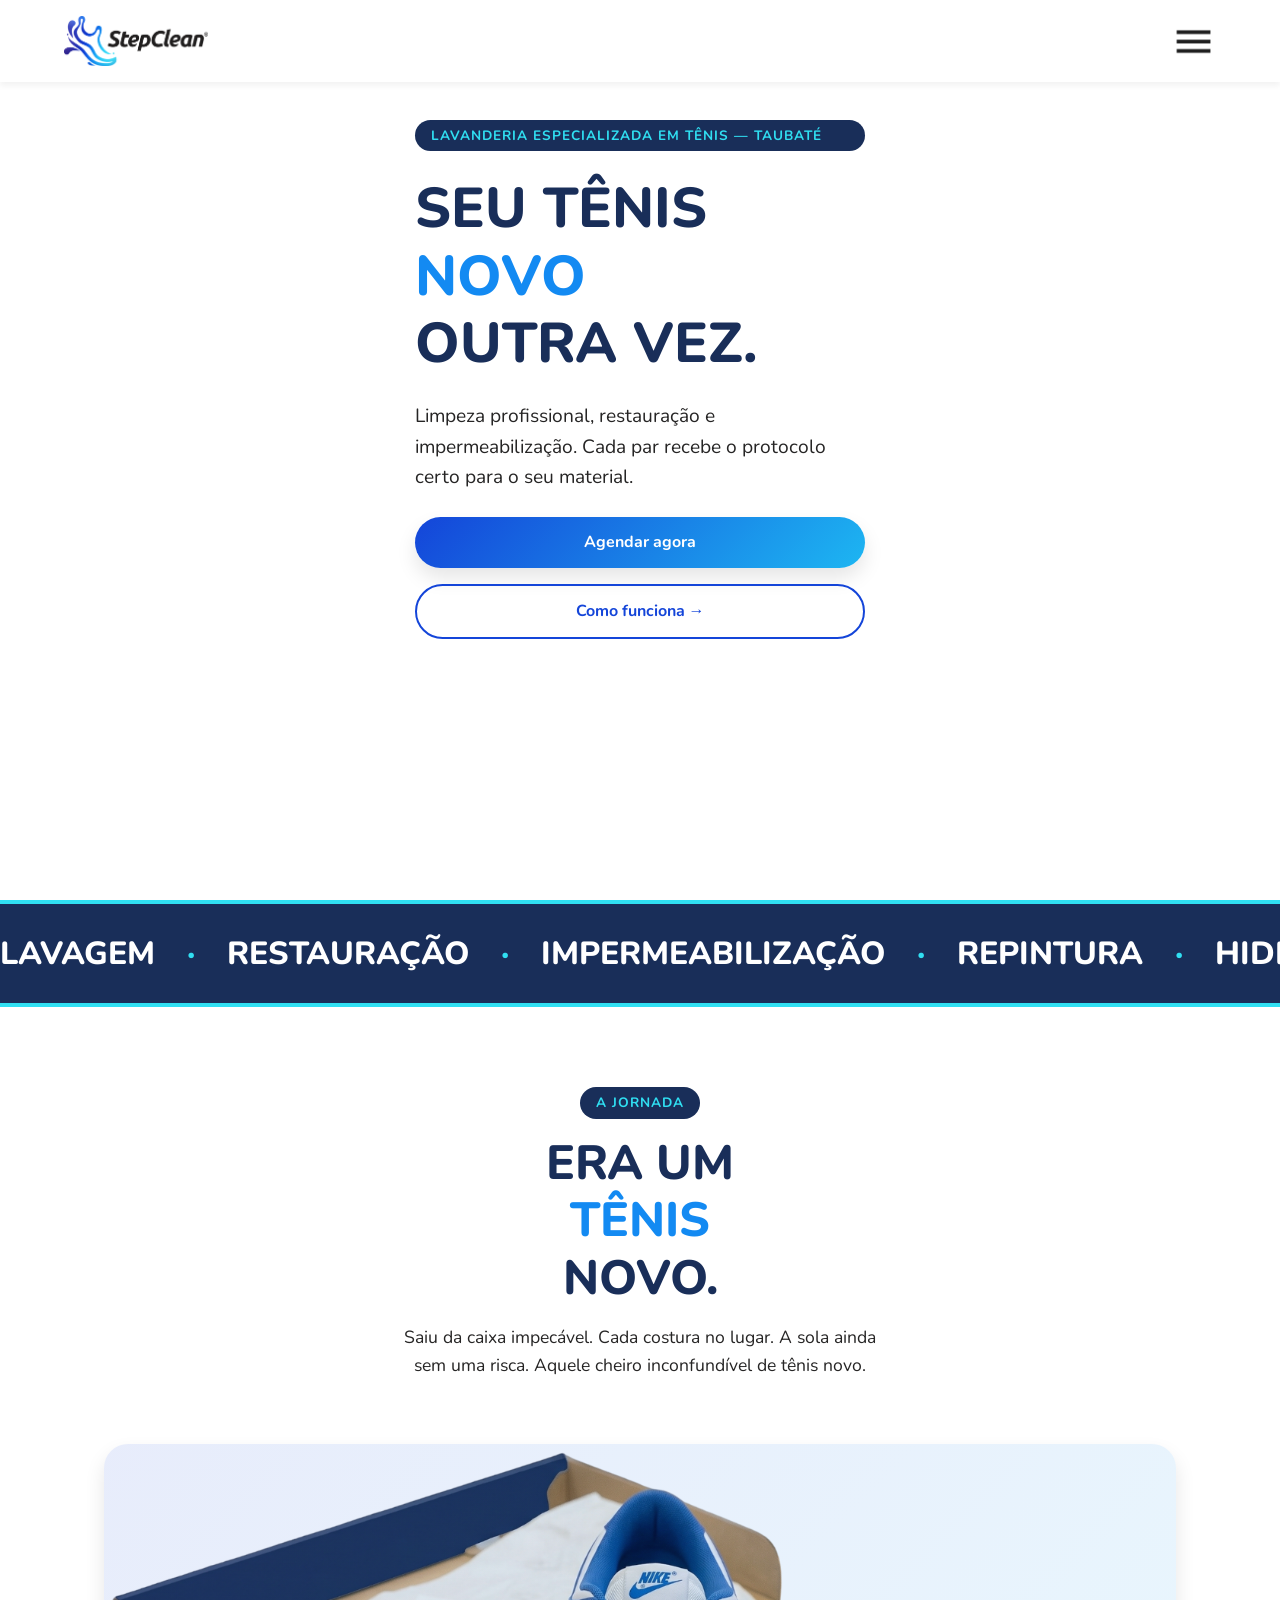
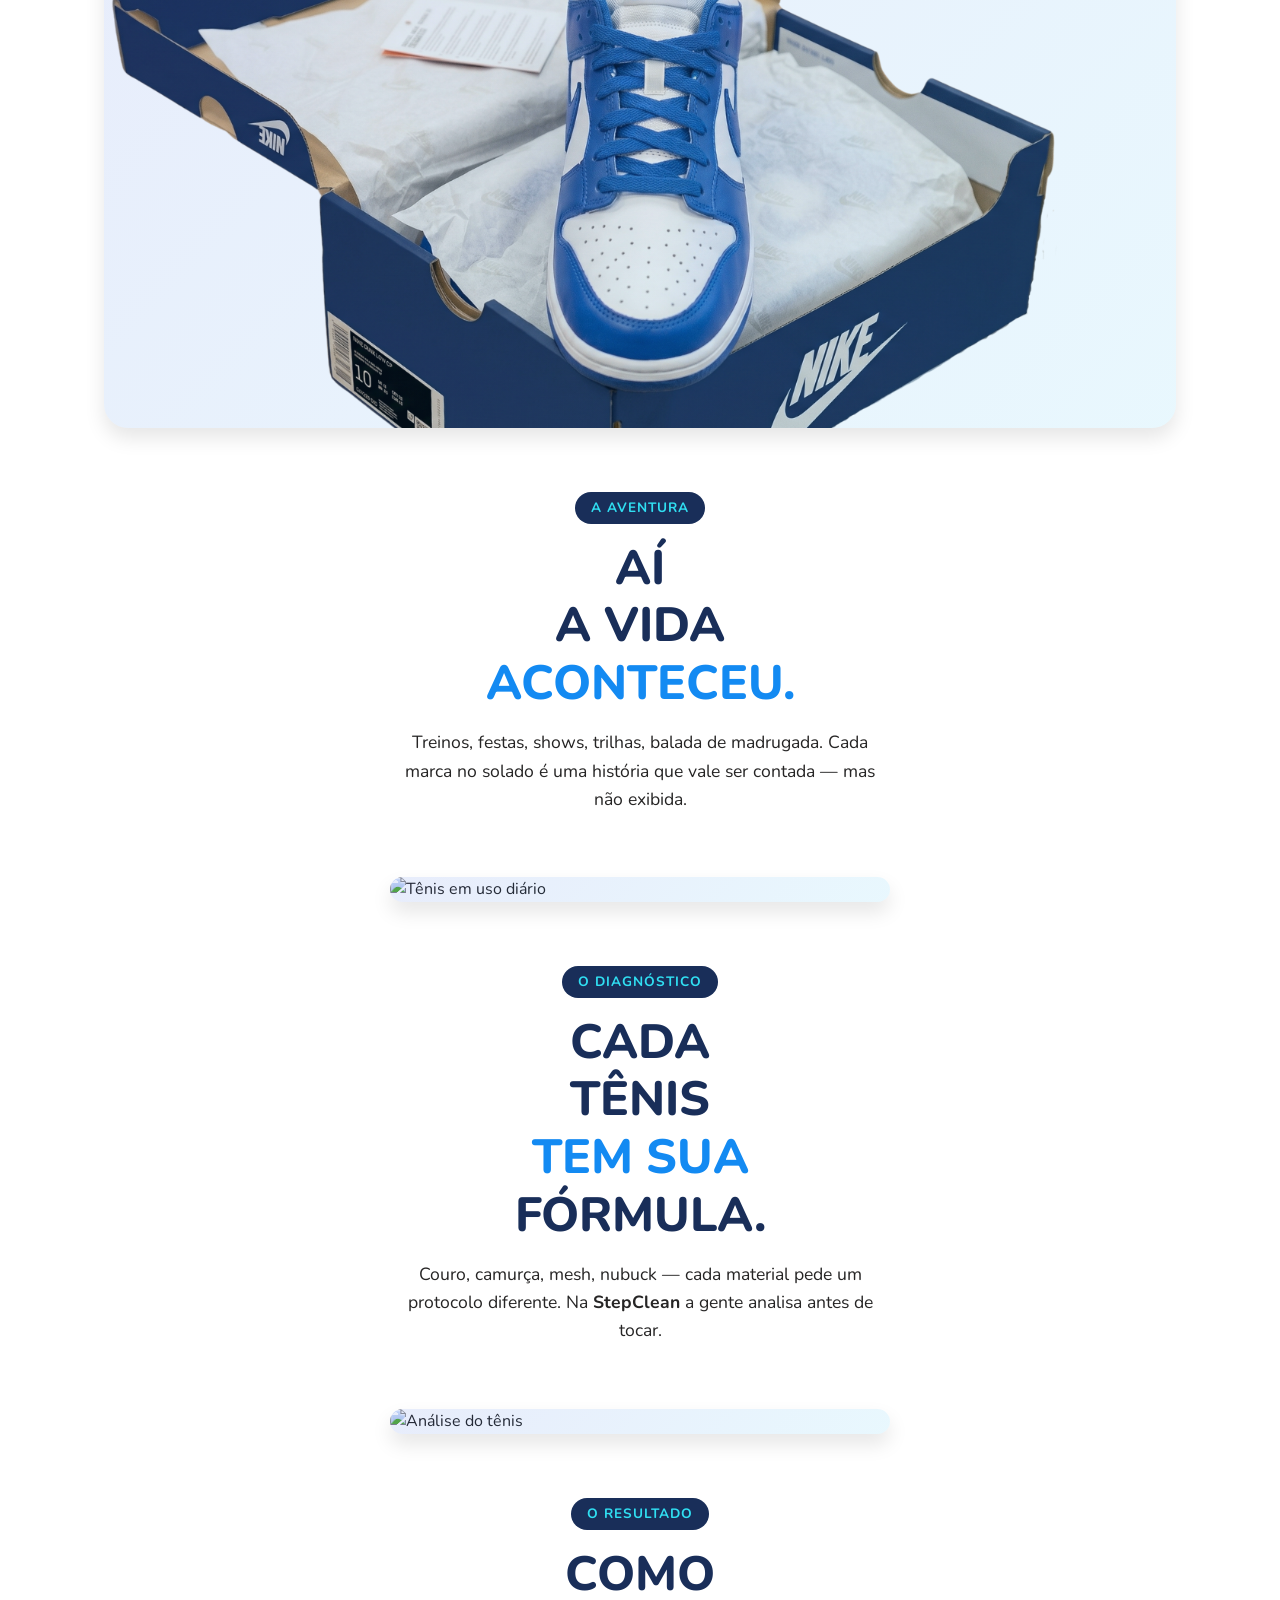
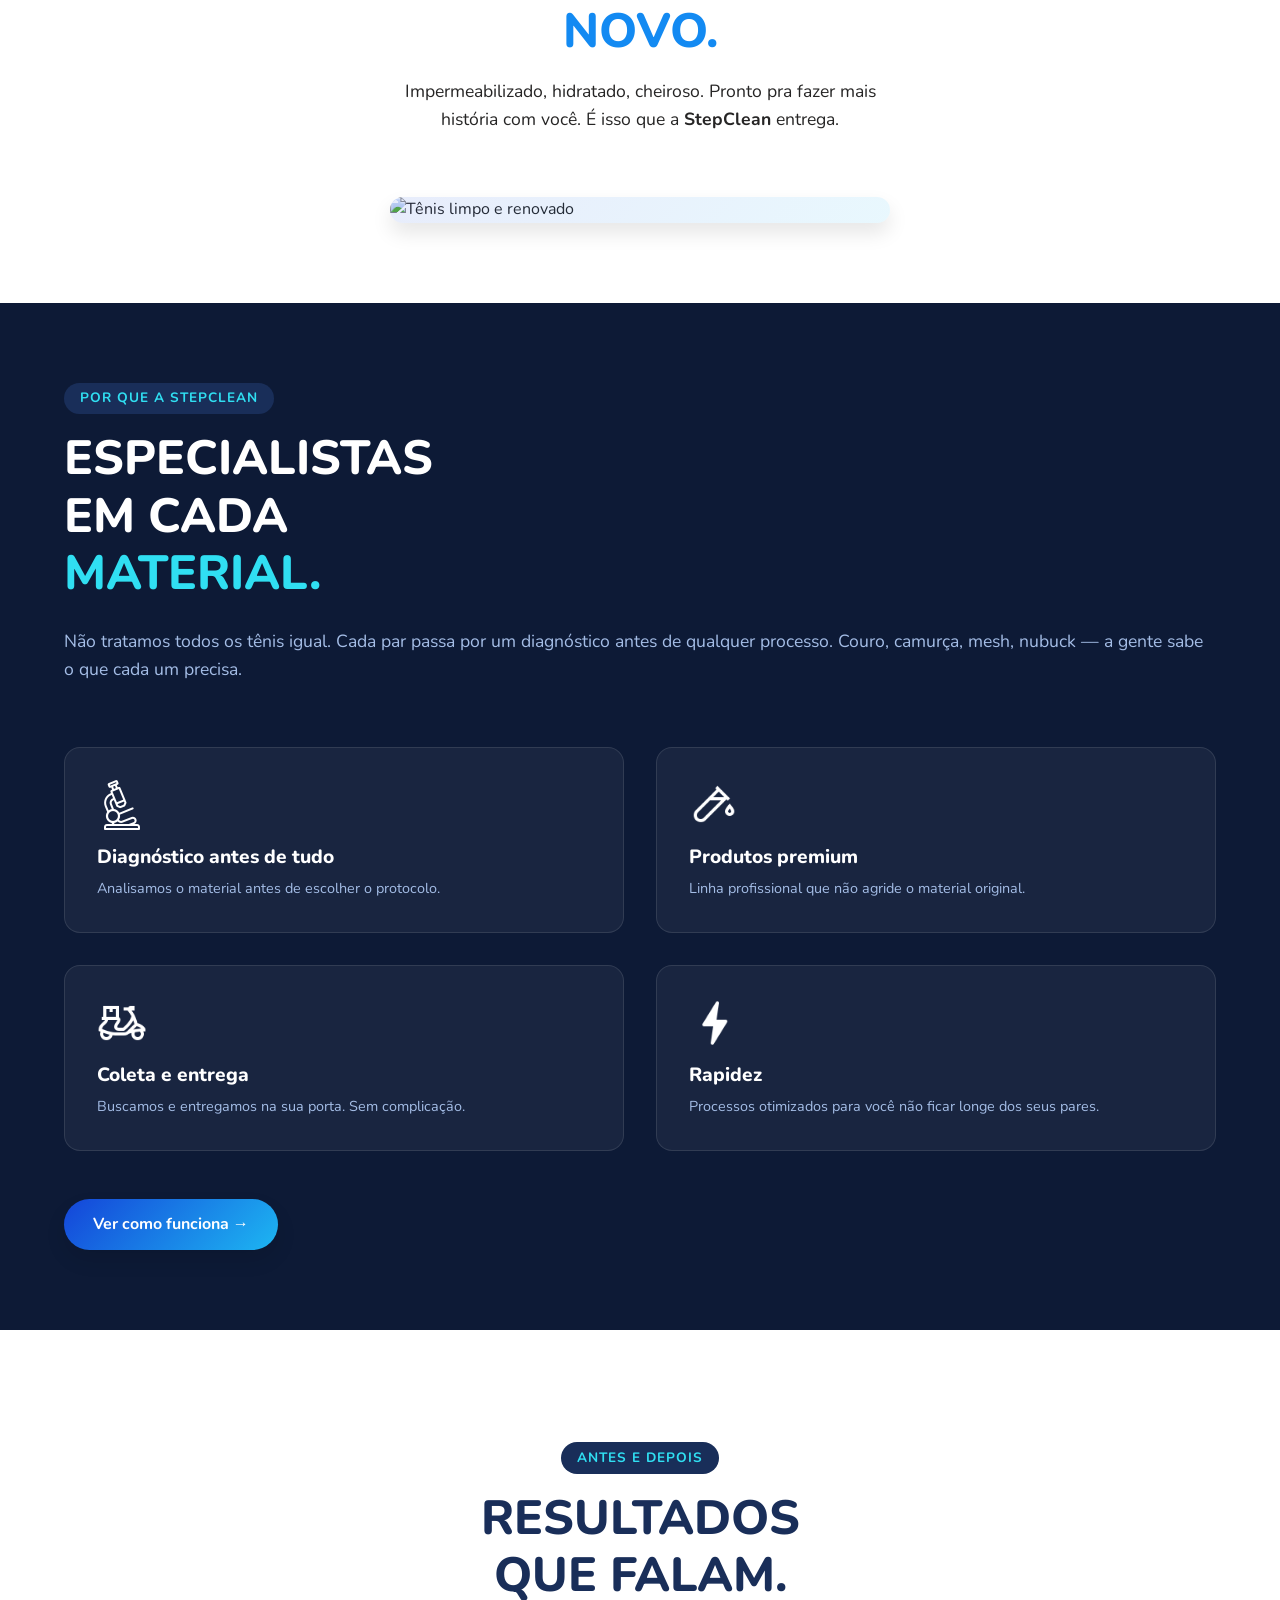
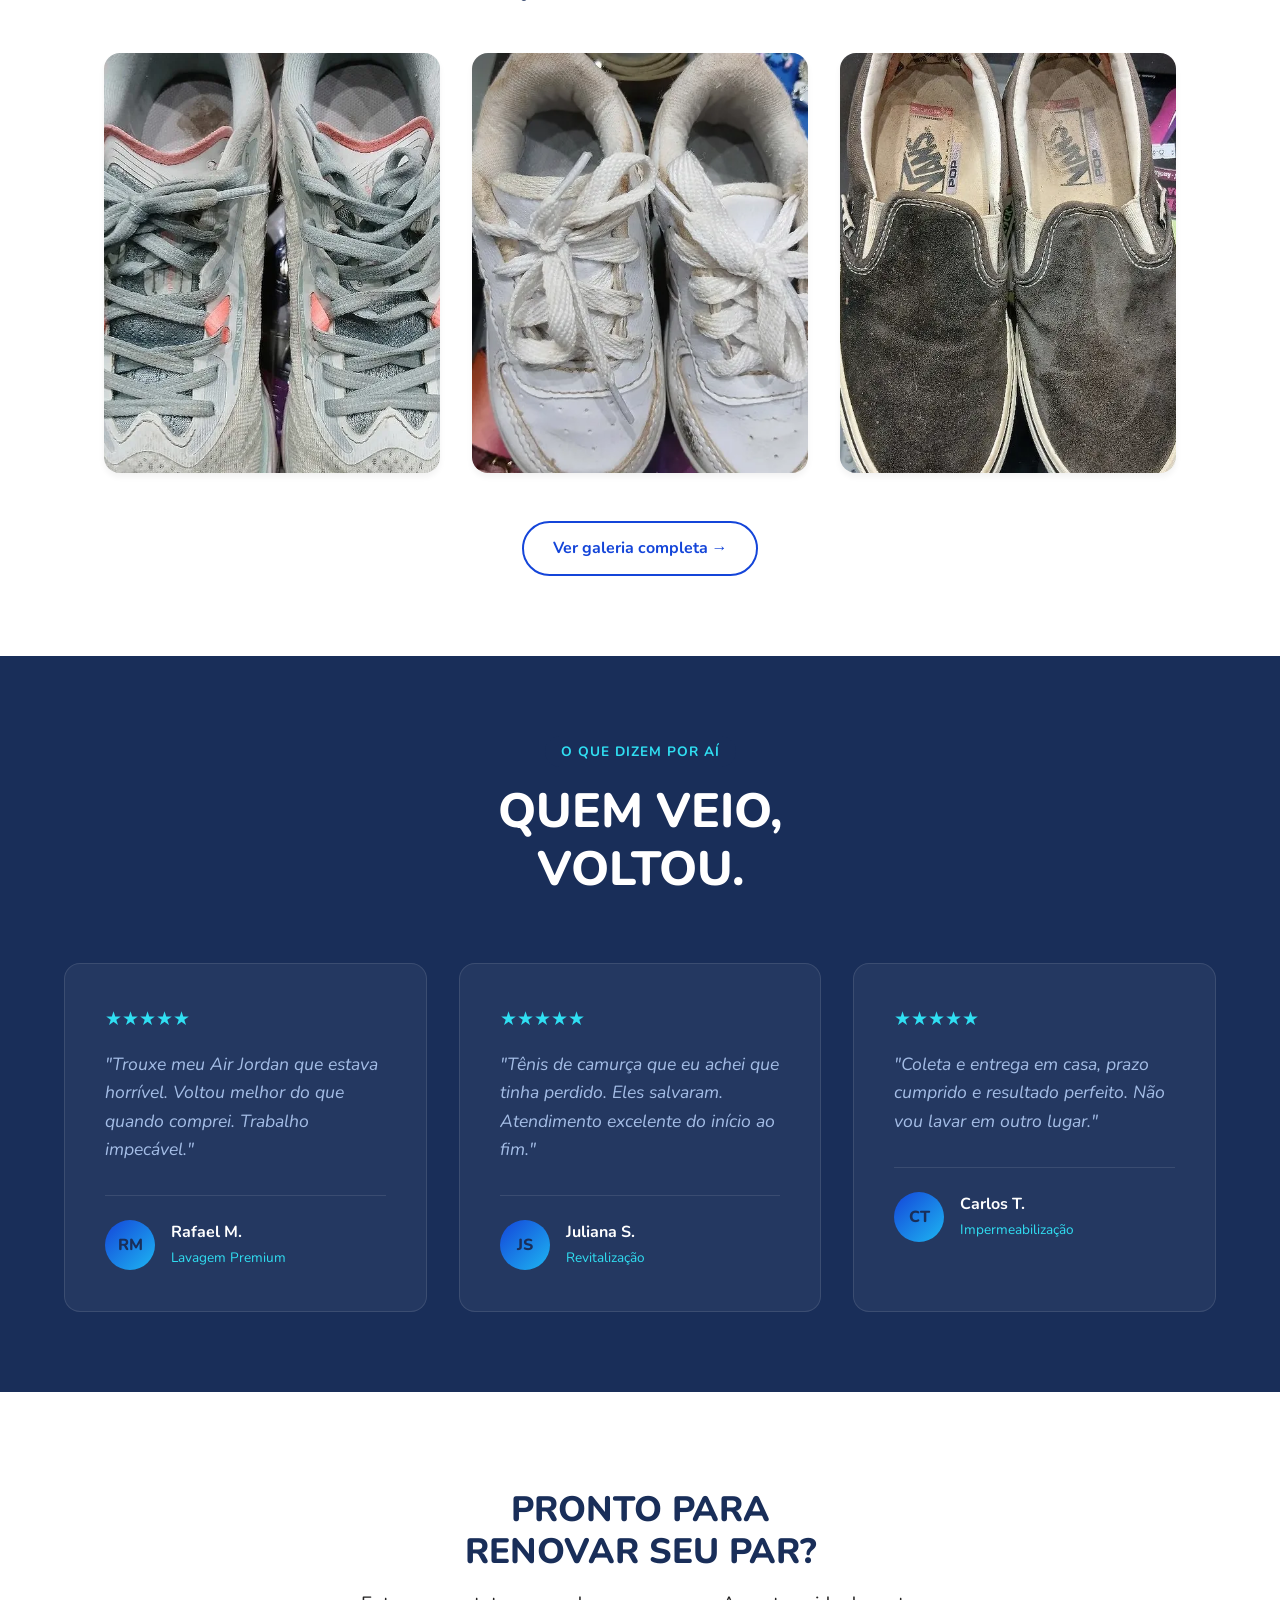
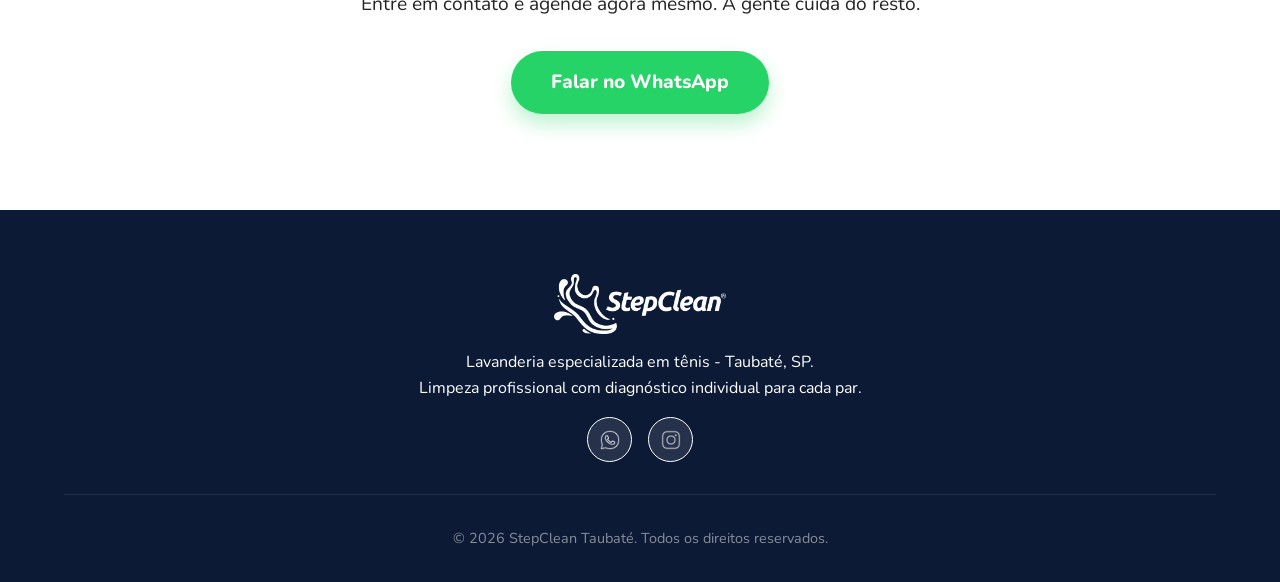
==== commit 72397b1d: "index and style adjustments" ====
--- a/index.html
+++ b/index.html
@@ -87,7 +87,8 @@
                     <h2 class="s-hed">CADA<br>TÊNIS<br><span>TEM SUA</span><br>FÓRMULA.</h2>
                     <p class="s-body">Couro, camurça, mesh, nubuck — cada material pede um protocolo diferente. Na
                         <strong>StepClean</strong>
-                        a gente analisa antes de tocar.</p>
+                        a gente analisa antes de tocar.
+                    </p>
                 </div>
                 <div class="sneakers-history-img-container">
                     <img src="./assets/sneakers-analyzing.png" alt="Análise do tênis">
@@ -122,11 +123,11 @@
 
                 </div>
 
-                <div class="diferenciais">
-
-                    <div class="diferencial">
-
-                        <div class="diferencial-icon-container">
+                <div class="differences">
+
+                    <div class="differential">
+
+                        <div class="differential-icon-container">
                             <img src="./assets/icon-diag.png" alt="">
                         </div>
 
@@ -134,9 +135,9 @@
                         <p>Analisamos o material antes de escolher o protocolo.</p>
                     </div>
 
-                    <div class="diferencial">
-
-                        <div class="diferencial-icon-container">
+                    <div class="differential">
+
+                        <div class="differential-icon-container">
                             <img src="./assets/icon-produ.png" alt="">
                         </div>
 
@@ -144,9 +145,9 @@
                         <p>Linha profissional que não agride o material original.</p>
                     </div>
 
-                    <div class="diferencial">
-
-                        <div class="diferencial-icon-container">
+                    <div class="differential">
+
+                        <div class="differential-icon-container">
                             <img src="./assets/icon-entreg.png" alt="">
                         </div>
 
@@ -154,9 +155,9 @@
                         <p>Buscamos e entregamos na sua porta. Sem complicação.</p>
                     </div>
 
-                    <div class="diferencial">
-
-                        <div class="diferencial-icon-container">
+                    <div class="differential">
+
+                        <div class="differential-icon-container">
                             <img src="./assets/icon-rapid.png" alt="">
                         </div>
 
@@ -166,9 +167,9 @@
 
                 </div>
 
-                
-            </div>
-<a href="como-funciona.html" class="btn-primary">Ver como funciona →</a>
+            </div>
+            
+            <a href="como-funciona.html" class="btn-primary">Ver como funciona →</a>
         </section>
 
         <section class="galeria-preview">
--- a/style.css
+++ b/style.css
@@ -443,13 +443,13 @@
 margin-top: 3rem;
 }
 
-.diferenciais {
+.differences {
     display: grid;
     grid-template-columns: 1fr 1fr;
     gap: 2rem;
 }
 
-.diferencial {
+.differential {
     background: rgba(255, 255, 255, 0.05);
     padding: 2rem;
     border-radius: var(--radius-md);
@@ -457,25 +457,25 @@
     transition: var(--transition);
 }
 
-.diferencial:hover {
+.differential:hover {
     transform: translateY(-5px);
     background: rgba(255, 255, 255, 0.1);
     border-color: var(--accent);
 }
 
-.diferencial-icon-container img {
+.differential-icon-container img {
     width: 3.125rem;
     height: 3.125rem;
     margin-bottom: 1rem;
 }
 
-.diferencial h4 {
+.differential h4 {
     font-size: 1.2rem;
     margin-bottom: 0.5rem;
     color: var(--white);
 }
 
-.diferencial p {
+.differential p {
     font-size: 0.9rem;
     color: var(--text-muted);
 }
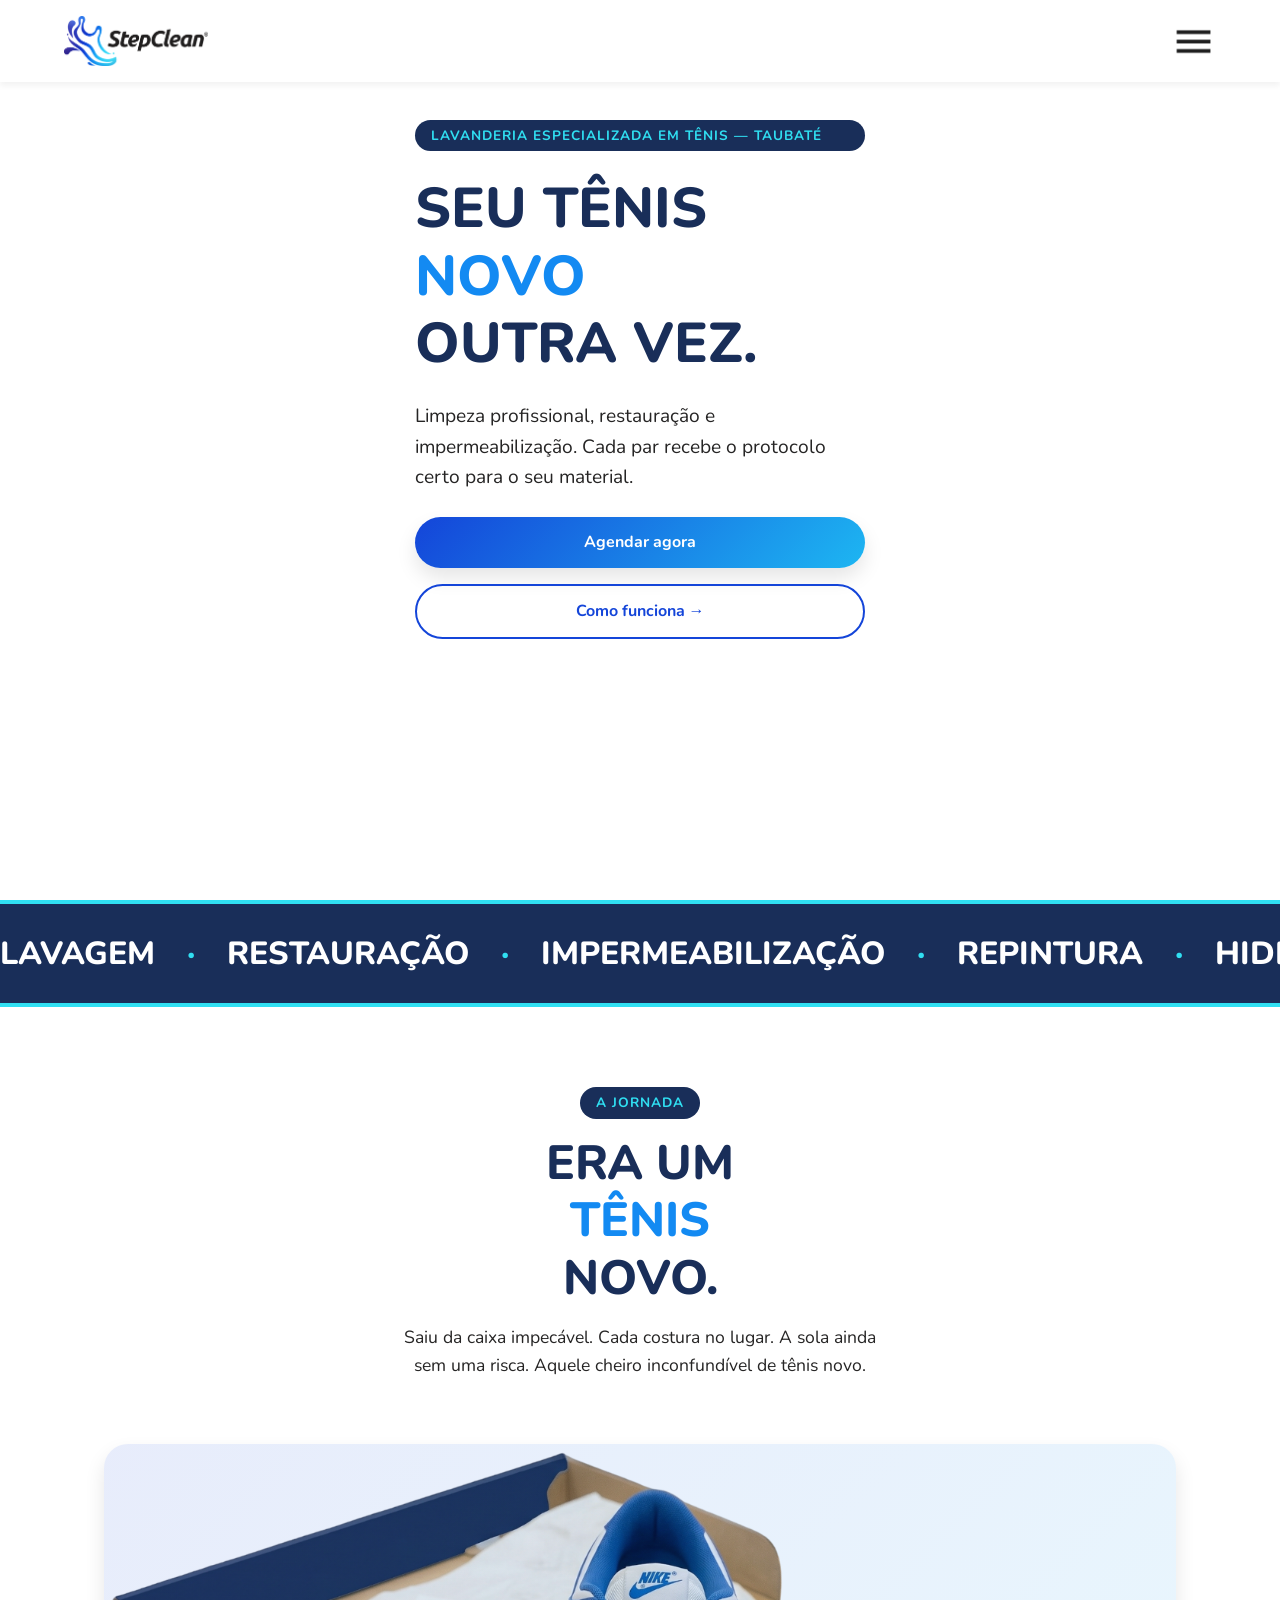
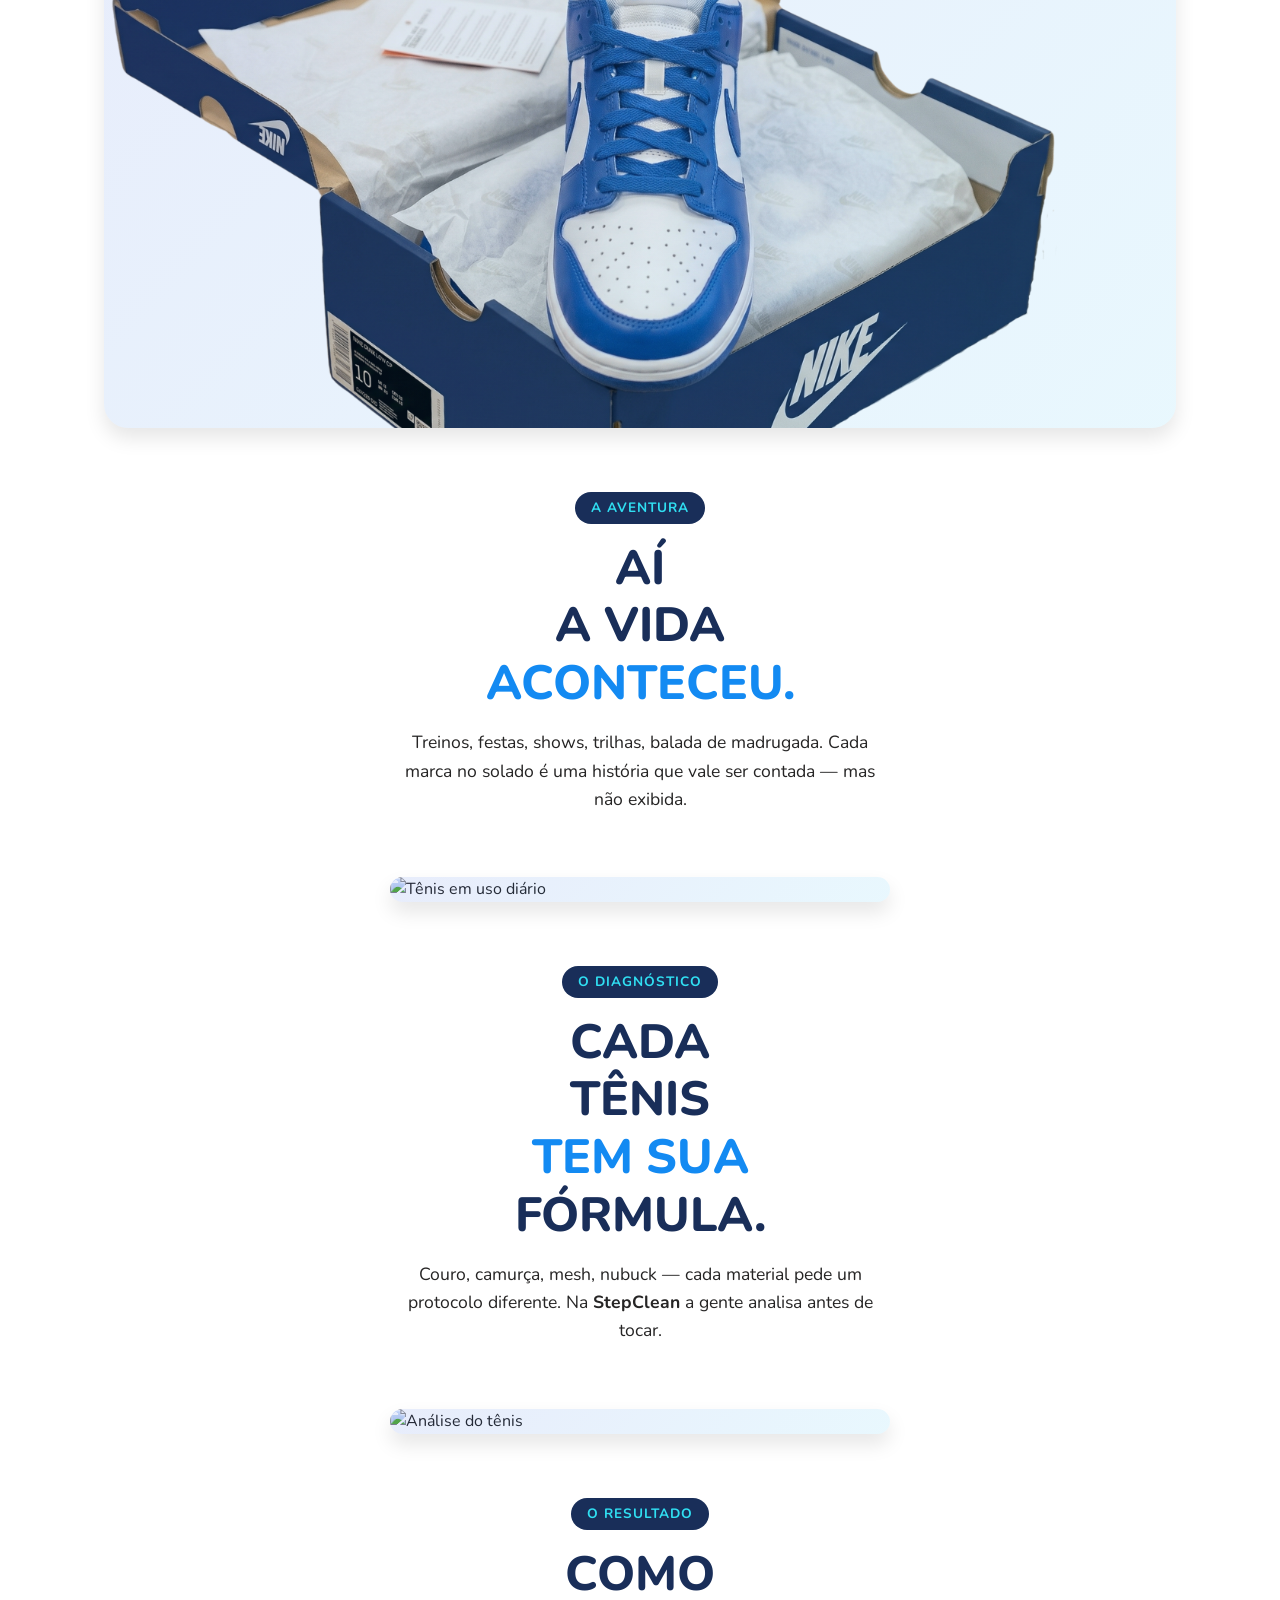
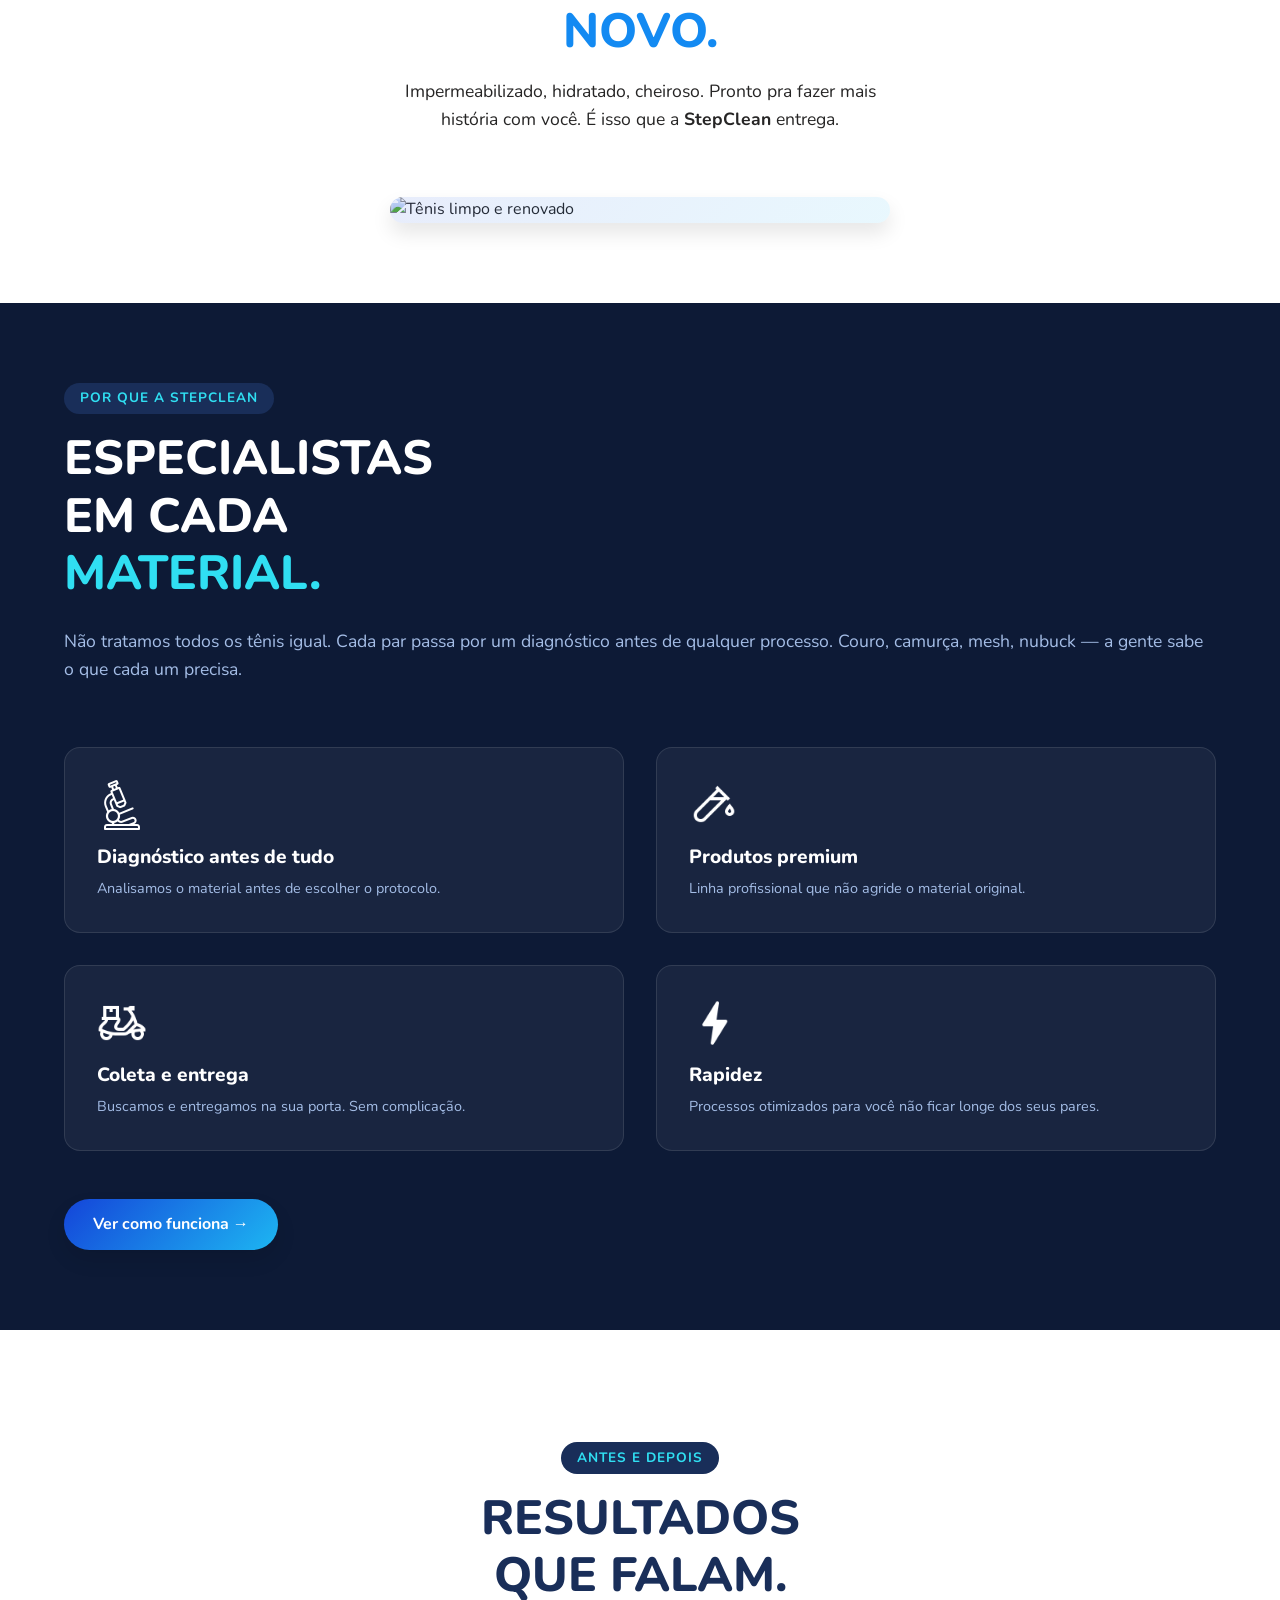
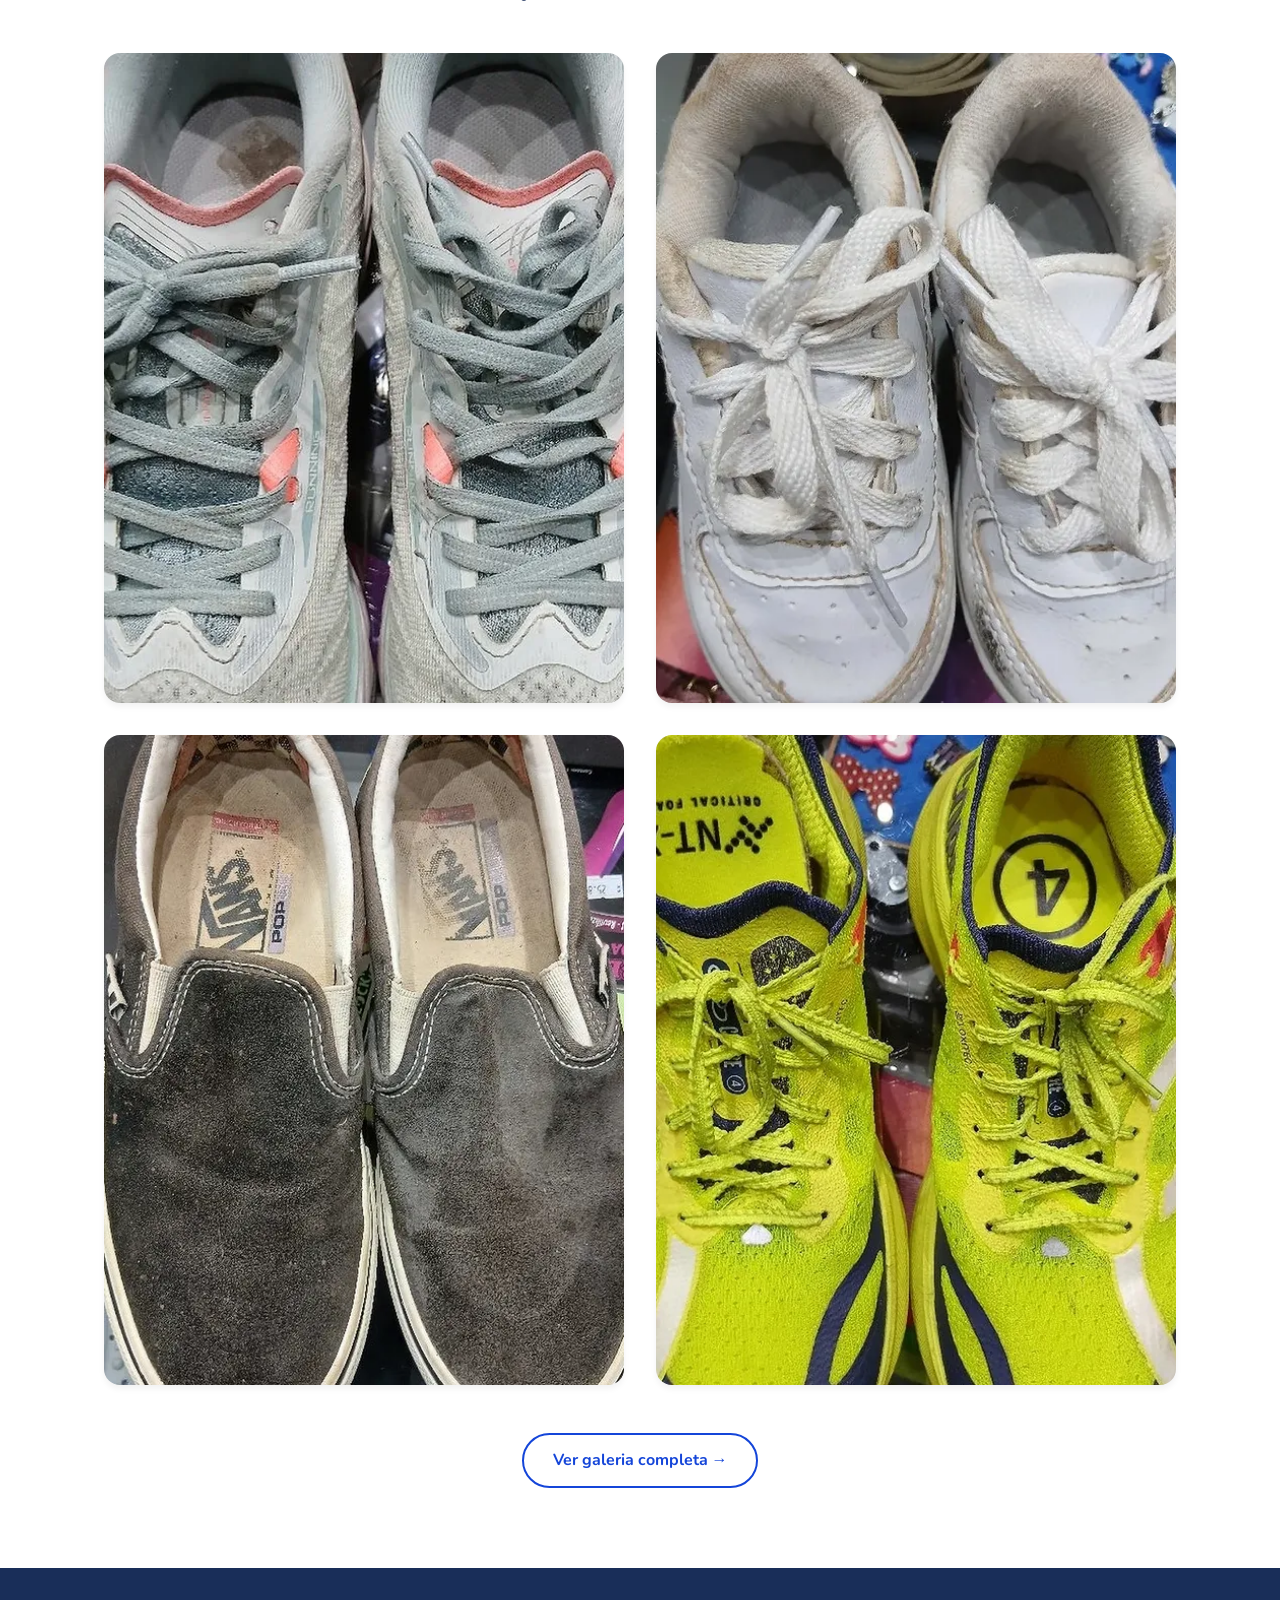
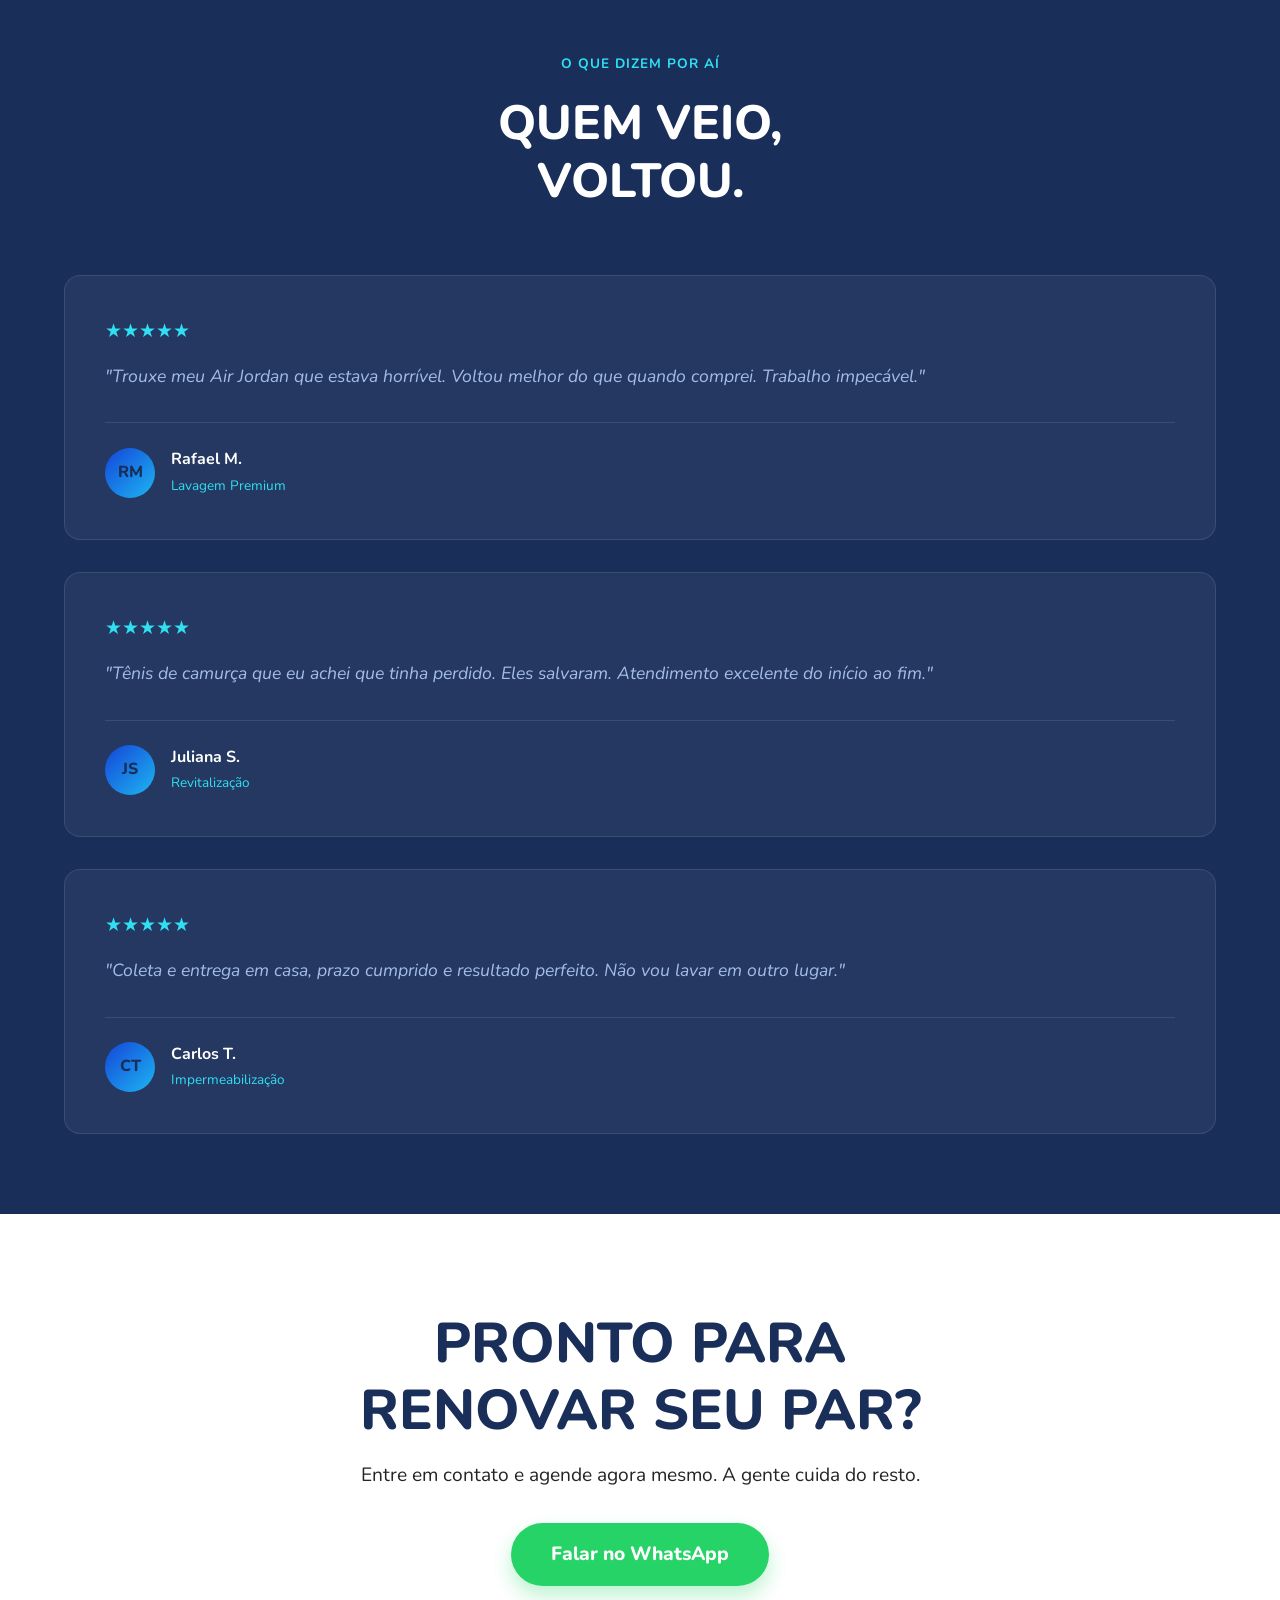
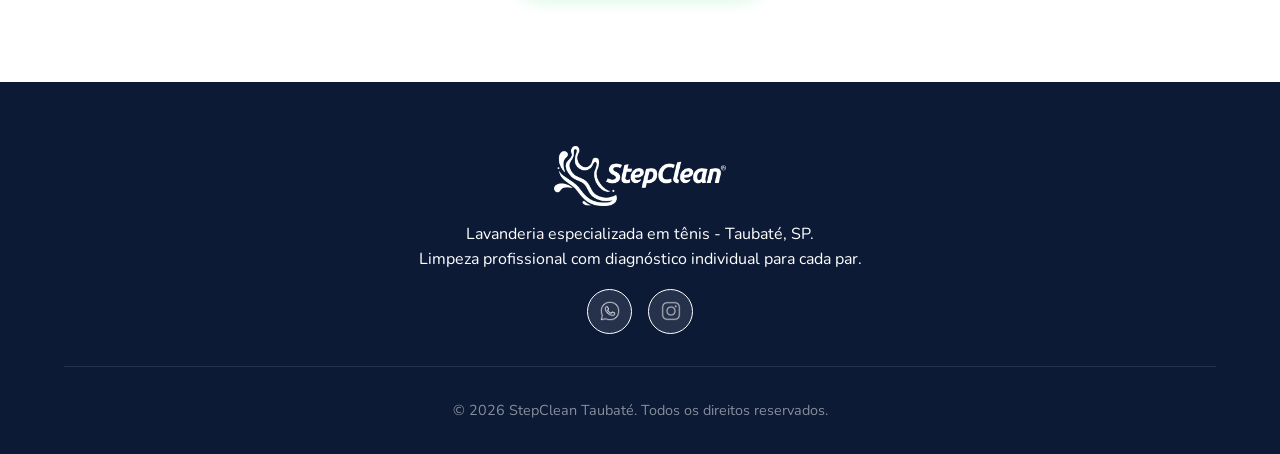
==== commit f6901451: "responsive home 375px" ====
--- a/index.html
+++ b/index.html
@@ -168,42 +168,49 @@
                 </div>
 
             </div>
-            
+
             <a href="como-funciona.html" class="btn-primary">Ver como funciona →</a>
         </section>
 
-        <section class="galeria-preview">
+        <section class="gallery-preview">
 
             <div class="center">
                 <span class="s-tag">Antes e depois</span>
                 <h2>RESULTADOS<br>QUE FALAM.</h2>
             </div>
 
-            <div class="galeria-grid">
-
-                <div class="galeria-card">
-
-                    <div class="galeria-overlay">
+            <div class="gallery-grid-home">
+
+                <div class="gallery-card">
+
+                    <div class="gallery-overlay">
                         <a href="./galeria.html"><span>Ver resultado</span></a>
                     </div>
                 </div>
 
-                <div class="galeria-card">
-
-                    <div class="galeria-overlay">
+                <div class="gallery-card">
+
+                    <div class="gallery-overlay">
                         <a href="./galeria.html"><span>Ver resultado</span></a>
                     </div>
 
                 </div>
 
-                <div class="galeria-card">
-
-                    <div class="galeria-overlay">
+                <div class="gallery-card">
+
+                    <div class="gallery-overlay">
                         <a href="./galeria.html"><span>Ver resultado</span></a>
                     </div>
 
                 </div>
 
+                <div class="gallery-card">
+
+                    <div class="gallery-overlay">
+                        <a href="./galeria.html"><span>Ver resultado</span></a>
+                    </div>
+
+                </div>
             </div>
 
             <div class="center">
@@ -212,25 +219,25 @@
 
         </section>
 
-        <section class="depoimentos">
+        <section class="testimonials">
 
             <span class="s-tag">O que dizem por aí</span>
             <h2>QUEM VEIO,<br>VOLTOU.</h2>
 
-            <div class="depoimentos-grid">
-
-                <div class="depoimento-card">
+            <div class="testimonials-grid">
+
+                <div class="testimonials-card">
 
                     <div class="stars">★★★★★</div>
 
                     <blockquote>"Trouxe meu Air Jordan que estava horrível. Voltou melhor do que quando comprei.
                         Trabalho impecável."</blockquote>
 
-                    <div class="depoimento-autor">
+                    <div class="testimonials-author">
 
                         <div class="avatar">RM</div>
 
-                        <div class="autor-info">
+                        <div class="author-info">
                             <strong>Rafael M.</strong>
                             <span>Lavagem Premium</span>
                         </div>
@@ -239,18 +246,18 @@
 
                 </div>
 
-                <div class="depoimento-card">
+                <div class="testimonials-card">
 
                     <div class="stars">★★★★★</div>
 
                     <blockquote>"Tênis de camurça que eu achei que tinha perdido. Eles salvaram. Atendimento excelente
                         do início ao fim."</blockquote>
 
-                    <div class="depoimento-autor">
+                    <div class="testimonials-author">
 
                         <div class="avatar">JS</div>
 
-                        <div class="autor-info">
+                        <div class="author-info">
                             <strong>Juliana S.</strong>
                             <span>Revitalização</span>
                         </div>
@@ -259,18 +266,18 @@
 
                 </div>
 
-                <div class="depoimento-card">
+                <div class="testimonials-card">
 
                     <div class="stars">★★★★★</div>
 
                     <blockquote>"Coleta e entrega em casa, prazo cumprido e resultado perfeito. Não vou lavar em outro
                         lugar."</blockquote>
 
-                    <div class="depoimento-autor">
+                    <div class="testimonials-author">
 
                         <div class="avatar">CT</div>
 
-                        <div class="autor-info">
+                        <div class="author-info">
                             <strong>Carlos T.</strong>
                             <span>Impermeabilização</span>
                         </div>
@@ -283,7 +290,7 @@
 
         </section>
 
-        <section class="cta-final">
+        <section class="cta-end">
 
             <h2>PRONTO PARA<br>RENOVAR SEU PAR?</h2>
             <p>Entre em contato e agende agora mesmo. A gente cuida do resto.</p>
--- a/style.css
+++ b/style.css
@@ -370,7 +370,8 @@
     margin: 0 auto;
 }
 
-.history-text-container h2, .history-text-container p {
+.history-text-container h2,
+.history-text-container p {
     text-align: center;
 }
 
@@ -439,8 +440,8 @@
     font-size: 1.1rem;
 }
 
-.why a{
-margin-top: 3rem;
+.why a {
+    margin-top: 3rem;
 }
 
 .differences {
@@ -480,28 +481,28 @@
     color: var(--text-muted);
 }
 
-/*Galeria Preview*/
-
-.galeria-preview {
+/*Gallery Preview*/
+
+.gallery-preview {
     padding: 5rem 5%;
     max-width: var(--max-width);
     margin: 0 auto;
 }
 
-.galeria-preview h2 {
+.gallery-preview h2 {
     font-size: 3rem;
     color: var(--bg-dark);
     margin-bottom: 3rem;
 }
 
-.galeria-grid {
+.gallery-grid-home {
     display: grid;
-    grid-template-columns: repeat(3, 1fr);
+    grid-template-columns: 1fr 1fr;
     gap: 2rem;
     margin-bottom: 3rem;
 }
 
-.galeria-card {
+.gallery-card {
     position: relative;
     border-radius: var(--radius-md);
     overflow: hidden;
@@ -516,19 +517,23 @@
     box-shadow: var(--shadow-sm);
 }
 
-.galeria-card:nth-child(1) {
+.gallery-card:nth-child(1) {
     background-image: url('./assets/exemp-reais/adulto7.jpg');
 }
 
-.galeria-card:nth-child(2) {
+.gallery-card:nth-child(2) {
     background-image: url('./assets/exemp-reais/kids1.jpg');
 }
 
-.galeria-card:nth-child(3) {
+.gallery-card:nth-child(3) {
     background-image: url('./assets/exemp-reais/camurca1.jpg');
 }
 
-.galeria-overlay {
+.gallery-card:nth-child(4) {
+    background-image: url('./assets/exemp-reais/adulto3.jpg');
+}
+
+.gallery-overlay {
     position: absolute;
     inset: 0;
     background: rgba(25, 46, 89, 0.8);
@@ -539,52 +544,51 @@
     transition: var(--transition);
 }
 
-.galeria-card:hover .galeria-overlay {
+.gallery-card:hover .gallery-overlay {
     opacity: 1;
 }
 
-.galeria-overlay span {
-    color: var(--white);
-    font-weight: 700;
-    border: 2px solid var(--accent);
-    padding: 0.5rem 1.5rem;
-    border-radius: 50px;
+.gallery-overlay span {
+    font-size: .7rem;
+    color: var(--white);
+    font-weight: 500;
+    padding: 0.2rem;
     transform: translateY(20px);
     transition: var(--transition);
 }
 
-.galeria-card:hover .galeria-overlay span {
+.gallery-card:hover .gallery-overlay span {
     transform: translateY(0);
 }
 
-.galeria-placeholder-text {
+.gallery-placeholder-text {
     display: none;
 }
 
-/*Depoimentos*/
-
-.depoimentos {
+/*Testimonials*/
+
+.testimonials {
     padding: 5rem 5%;
     background: var(--bg-dark);
     color: var(--white);
     text-align: center;
 }
 
-.depoimentos h2 {
+.testimonials h2 {
     font-size: 3rem;
     margin-bottom: 4rem;
 }
 
-.depoimentos-grid {
+.testimonials-grid {
     display: grid;
-    grid-template-columns: repeat(3, 1fr);
+    grid-template-columns: 1fr;
     gap: 2rem;
     max-width: var(--max-width);
     margin: 0 auto;
     text-align: left;
 }
 
-.depoimento-card {
+.testimonials-card {
     background: rgba(255, 255, 255, 0.05);
     padding: 2.5rem;
     border-radius: var(--radius-md);
@@ -598,7 +602,7 @@
     margin-bottom: 1rem;
 }
 
-.depoimento-card blockquote {
+.testimonials-card blockquote {
     font-size: 1.1rem;
     font-style: italic;
     color: var(--text-muted);
@@ -606,7 +610,7 @@
     line-height: 1.6;
 }
 
-.depoimento-autor {
+.testimonials-author {
     display: flex;
     align-items: center;
     gap: 1rem;
@@ -626,31 +630,31 @@
     color: var(--bg-dark);
 }
 
-.autor-info strong {
+.author-info strong {
     display: block;
     color: var(--white);
 }
 
-.autor-info span {
+.author-info span {
     font-size: 0.85rem;
     color: var(--accent);
 }
 
 /*CTA Final*/
 
-.cta-final {
+.cta-end {
     padding: 6rem 5%;
     text-align: center;
     background: var(--white);
 }
 
-.cta-final h2 {
+.cta-end h2 {
     font-size: 3.5rem;
     color: var(--bg-dark);
     margin-bottom: 1rem;
 }
 
-.cta-final p {
+.cta-end p {
     font-size: 1.2rem;
     color: var(--text-dark);
     margin-bottom: 2rem;
@@ -1301,6 +1305,44 @@
 }
 
 /* Responsive Design*/
+@media screen and (max-width: 375px) {
+
+    header,
+    .logo-btn-container,
+    main {
+        width: 100%;
+        max-width: 375px;
+    }
+
+    .hero-text h1 {
+        font-size: 2.5rem;
+    }
+
+    .hero-text span {
+        text-align: center;
+    }
+
+    .hero-btns {
+        flex-direction: column;
+    }
+
+    .s-hed {
+        font-size: 2.5rem;
+    }
+
+    .why-text h2,
+    .gallery-preview h2,
+    .testimonials h2,
+    .cta-end h2 {
+        font-size: 2.2rem;
+    }
+
+
+
+    .differences {
+        grid-template-columns: 1fr;
+    }
+}
 
 @media screen and (min-width: 768px) {
     .hero-text h1 {
@@ -1318,16 +1360,14 @@
     }
 
     .history-section:nth-child(even) {
-    direction: rtl;
-}
-
-.history-section:nth-child(even)>* {
-    direction: ltr;
-}
-
-    .cta-final h2 {
-        font-size: 2.2rem;
-    }
+        direction: rtl;
+    }
+
+    .history-section:nth-child(even)>* {
+        direction: ltr;
+    }
+
+
 
     .hero-btns {
         flex-direction: column;
@@ -1336,6 +1376,16 @@
 
     .diferenciais {
         grid-template-columns: 1fr;
+    }
+
+    .gallery-overlay span {
+        color: var(--white);
+        font-weight: 700;
+        border: 2px solid var(--accent);
+        padding: 0.5rem 1.5rem;
+        border-radius: 50px;
+        transform: translateY(20px);
+        transition: var(--transition);
     }
 
     .page-hero h1 {
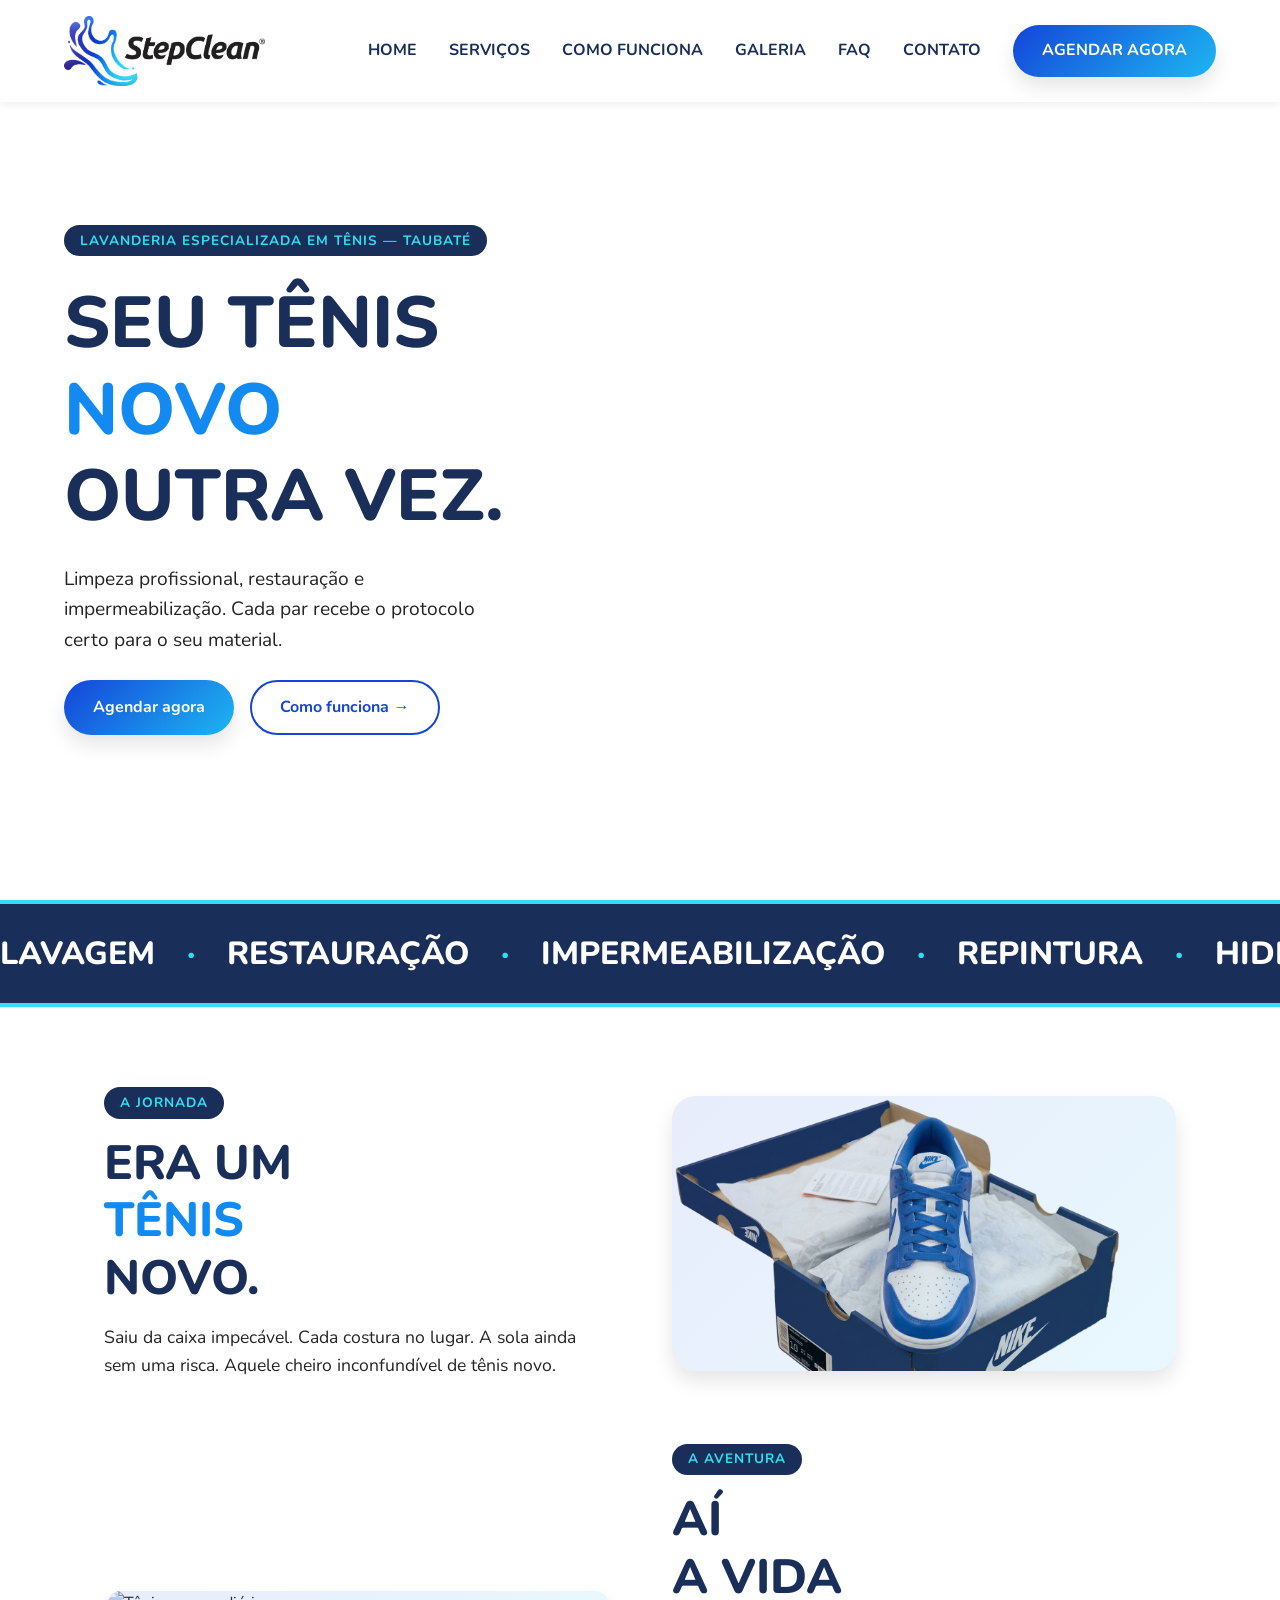
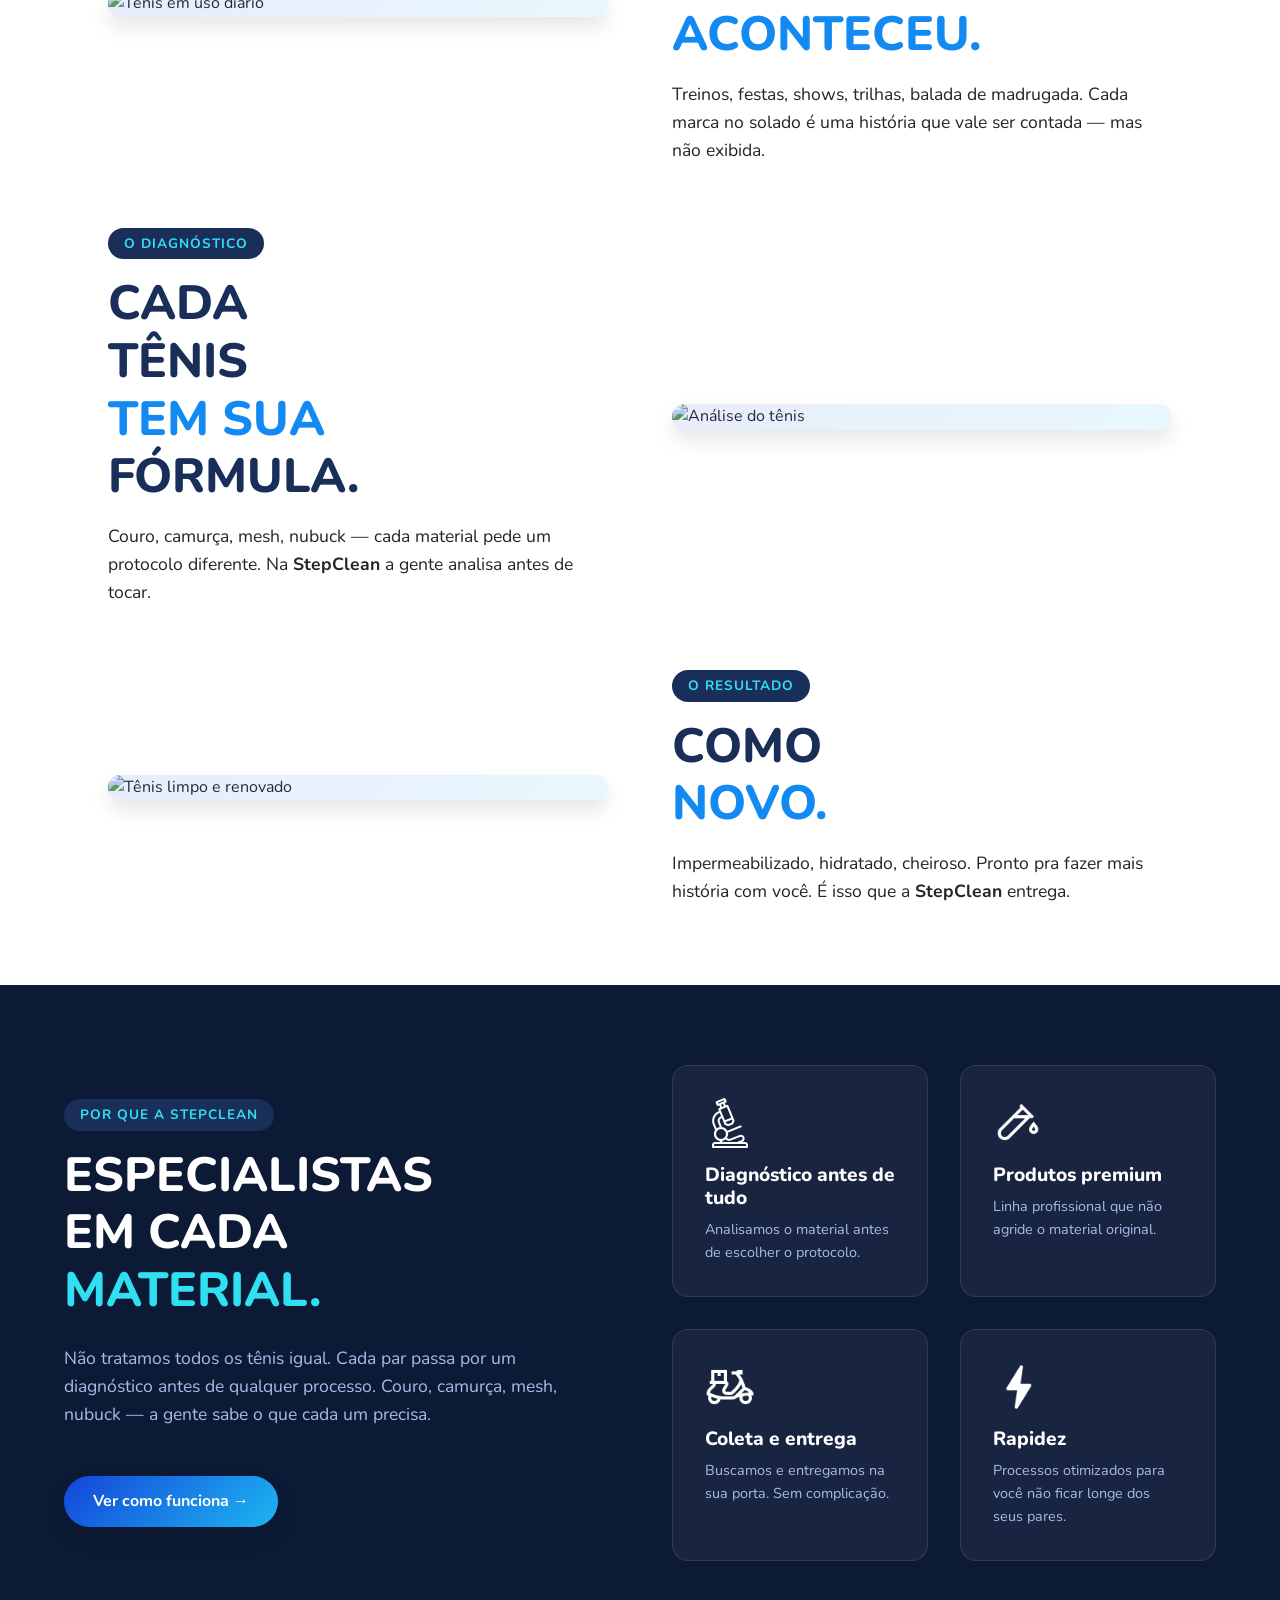
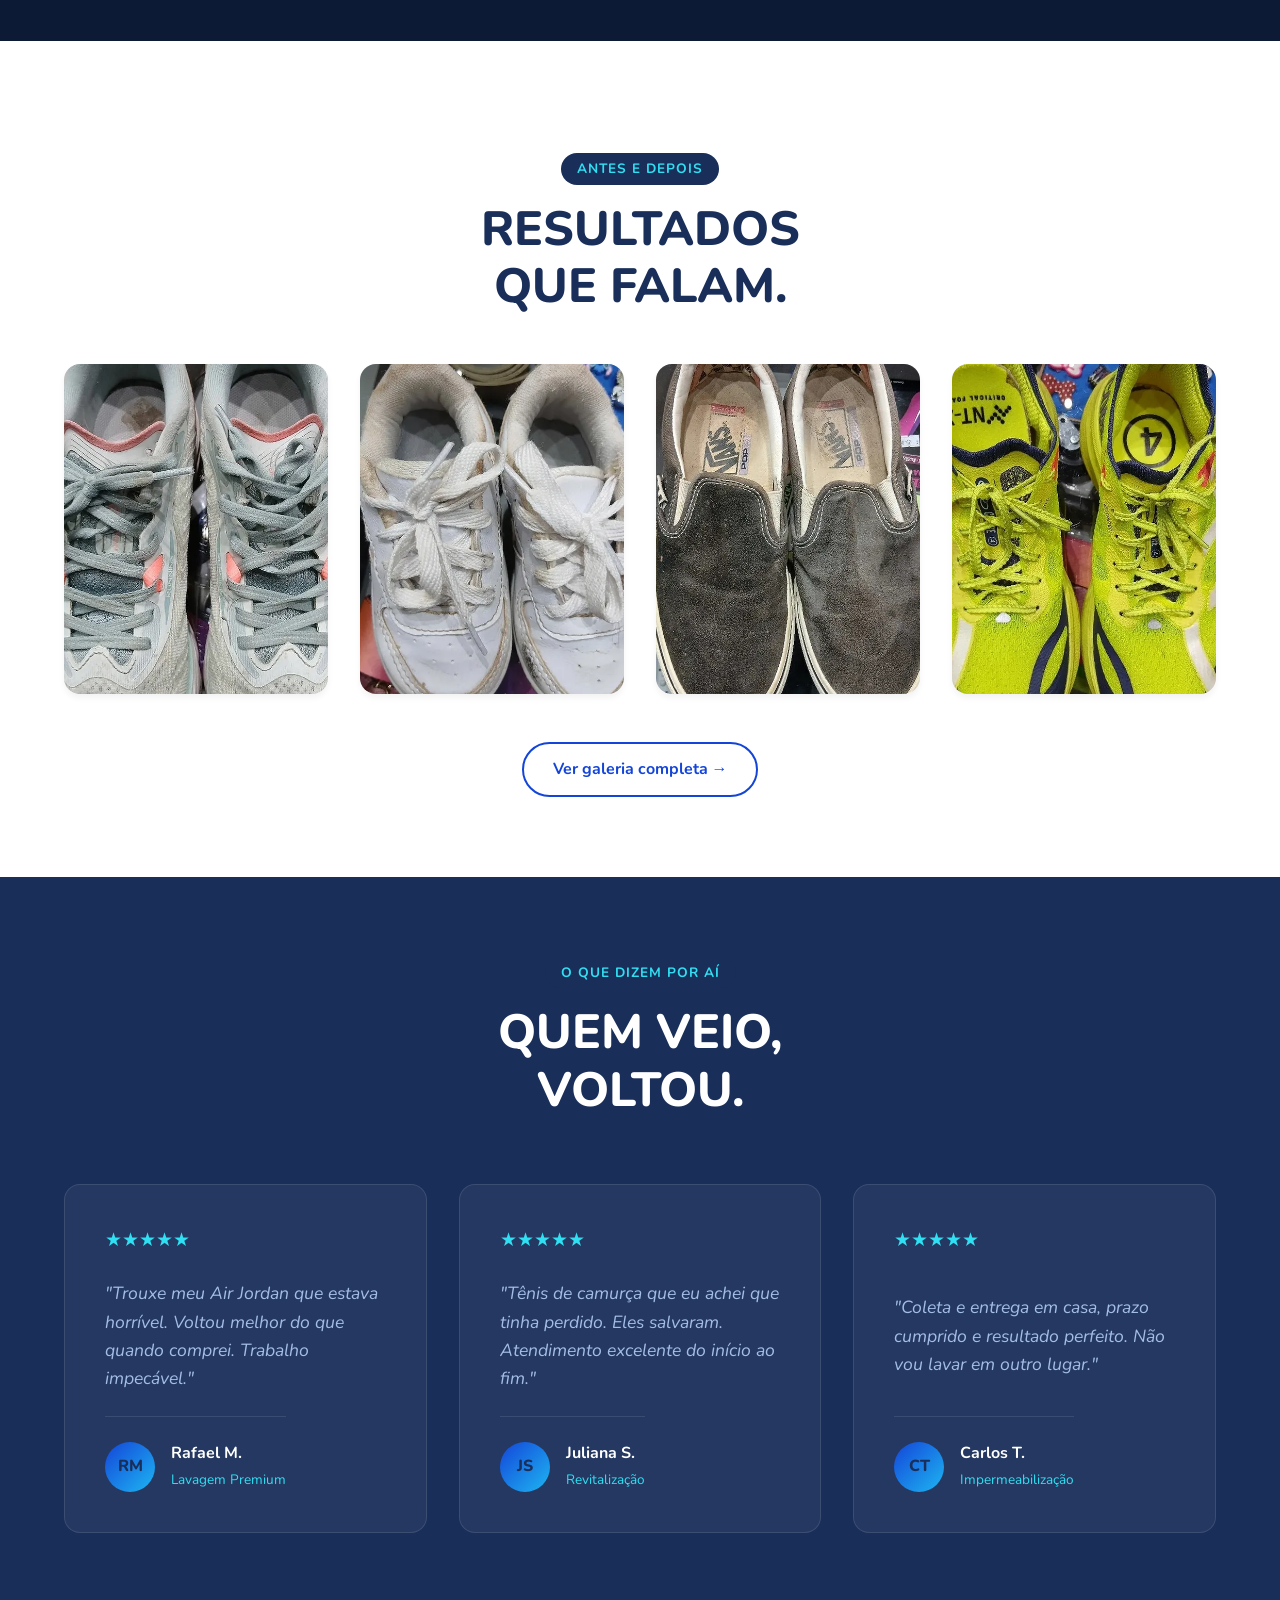
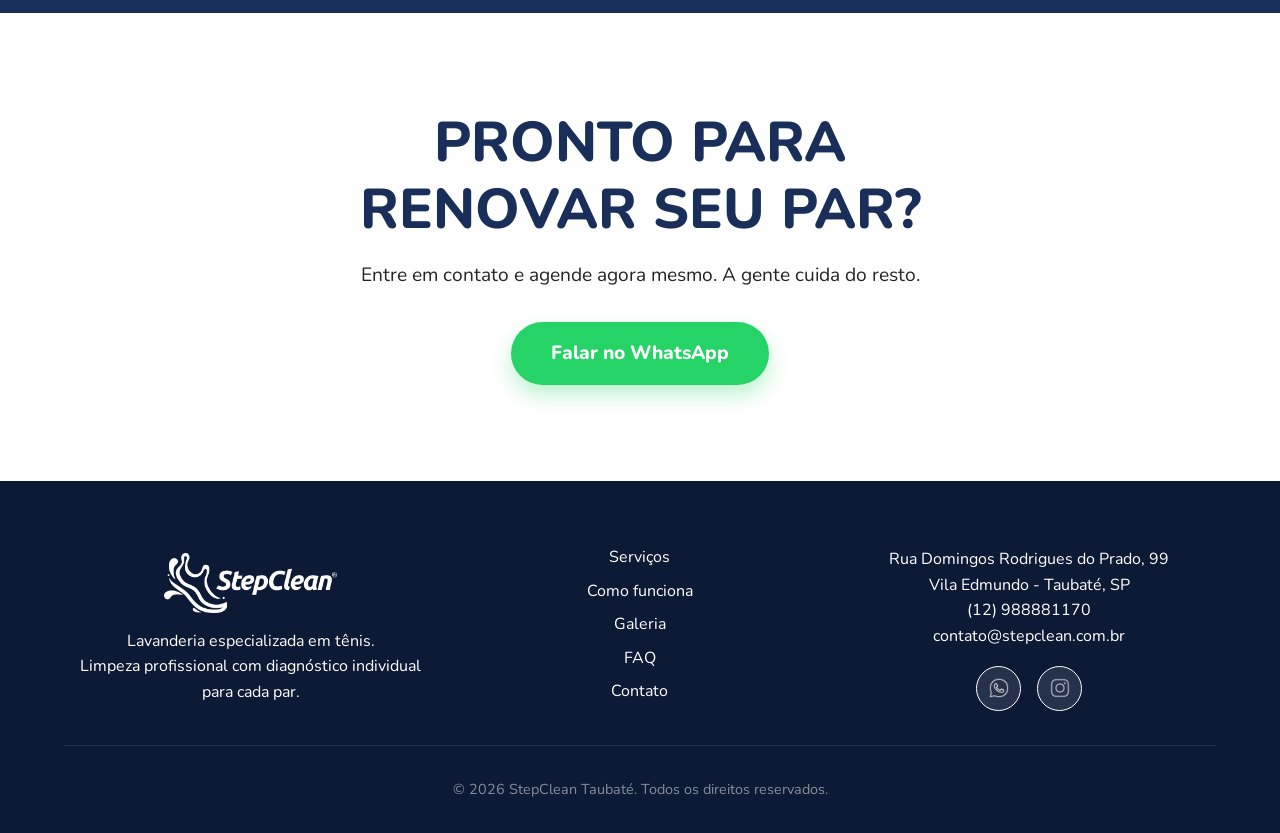
==== commit 55686099: "responsiveness adjustments 900px" ====
--- a/index.html
+++ b/index.html
@@ -120,7 +120,7 @@
                         Couro, camurça, mesh, nubuck — a gente sabe o que cada um precisa.</p>
 
 
-
+                    <a href="como-funciona.html" class="btn-primary">Ver como funciona →</a>
                 </div>
 
                 <div class="differences">
@@ -169,7 +169,7 @@
 
             </div>
 
-            <a href="como-funciona.html" class="btn-primary">Ver como funciona →</a>
+
         </section>
 
         <section class="gallery-preview">
--- a/style.css
+++ b/style.css
@@ -181,7 +181,6 @@
 }
 
 .nav-links {
-    display: none;
     display: flex;
     flex-direction: column;
     justify-content: center;
@@ -593,20 +592,22 @@
     padding: 2.5rem;
     border-radius: var(--radius-md);
     border: 1px solid rgba(255, 255, 255, 0.1);
-    position: relative;
+    display: flex;
+    flex-direction: column;
+    align-items: flex-start;
+    justify-content: space-between;
+    gap: 1.5rem;
 }
 
 .stars {
     color: var(--accent);
     font-size: 1.2rem;
-    margin-bottom: 1rem;
 }
 
 .testimonials-card blockquote {
     font-size: 1.1rem;
     font-style: italic;
     color: var(--text-muted);
-    margin-bottom: 2rem;
     line-height: 1.6;
 }
 
@@ -640,7 +641,7 @@
     color: var(--accent);
 }
 
-/*CTA Final*/
+/*CTA end*/
 
 .cta-end {
     padding: 6rem 5%;
@@ -1337,8 +1338,6 @@
         font-size: 2.2rem;
     }
 
-
-
     .differences {
         grid-template-columns: 1fr;
     }
@@ -1351,12 +1350,7 @@
 
     .history-section {
         display: grid;
-        grid-template-columns: 1fr;
-        align-items: center;
-        gap: 4rem;
-        padding: 0 5%;
-        max-width: var(--max-width);
-        margin: 0 auto;
+        grid-template-columns: repeat(2, 1fr);
     }
 
     .history-section:nth-child(even) {
@@ -1367,18 +1361,26 @@
         direction: ltr;
     }
 
-
+    .history-text-container {
+        align-items: flex-start;
+    }
+
+    .history-text-container h2,
+    .history-text-container p {
+        text-align: left;
+    }
 
     .hero-btns {
         flex-direction: column;
         width: 100%;
     }
 
-    .diferenciais {
-        grid-template-columns: 1fr;
+    .testimonials-grid {
+        grid-template-columns: repeat(2, 1fr);
     }
 
     .gallery-overlay span {
+        font-size: 1rem;
         color: var(--white);
         font-weight: 700;
         border: 2px solid var(--accent);
@@ -1388,6 +1390,21 @@
         transition: var(--transition);
     }
 
+    .hero-footer-wrapper {
+        flex-direction: row;
+    }
+
+    .wrapper-contact-social-media {
+        display: flex;
+        flex-direction: column;
+        gap: 1rem;
+    }
+
+    .container-contact {
+        display: block;
+        text-align: center;
+    }
+
     .page-hero h1 {
         font-size: 2.8rem;
     }
@@ -1418,70 +1435,104 @@
     }
 }
 
-/*
-@media (min-width: 1024px) {
-.hero {
-    min-height: 100vh;
-    padding: 120px 5% 60px;
-    display: grid;
-    grid-template-columns: 1fr 1fr;
-    align-items: center;
-    gap: 2rem;
-    background: var(--white);
-    position: relative;
-    overflow: hidden;
-}
-
-.hero-text {
-    z-index: 2;
-}
-
-.hero-canvas-container {
-    position: relative;
-    width: 100%;
-    height: 100%;
-    min-height: 500px;
-    border-radius: 50px;
-    overflow: hidden;
-}
-
-#hero-canvas {
-    position: absolute;
-    top: 0;
-    left: 0;
-    width: 100%;
-    height: 100%;
-    object-fit: cover;
-    z-index: 0;
-    border-radius: 50px;
-}
-    .logo-btn-container{
-        width:auto;
-    }    
+@media screen and (min-width: 900px) {
+    .logo-btn-container {
+        width: auto;
+    }
+
+    .mobile-menu-btn {
+        display: none;
+    }
+
+    .nav-links {
+        position: static;
+        flex-direction: row;
+        width: auto;
+        height: auto;
+        left: 0;
+        background: transparent;
+        gap: 2rem;
+    }
+
+    .logo-header {
+        height: 70px;
+    }
+
+
+
+
+
+
+
+    .hero {
+        min-height: 100vh;
+        padding: 120px 5% 60px;
+        display: grid;
+        grid-template-columns: 1fr 1fr;
+        align-items: center;
+        gap: 2rem;
+        background: var(--white);
+        position: relative;
+        overflow: hidden;
+    }
+
+    .hero-text {
+        align-items: flex-start;
+        z-index: 2;
+    }
+
+    .hero-btns{
+        flex-direction: row;
+    }
+
+    .hero-canvas-container {
+        position: relative;
+        width: 100%;
+        height: 100%;
+        min-height: 500px;
+        border-radius: 50px;
+        overflow: hidden;
+    }
+
+    #hero-canvas {
+        position: absolute;
+        top: 0;
+        left: 0;
+        width: 100%;
+        height: 100%;
+        object-fit: cover;
+        z-index: 0;
+        border-radius: 50px;
+    }
+
     .hero h1 {
         font-size: 4.5rem;
     }
 
-    .porque-grid,
-    .galeria-grid,
-    .depoimentos-grid {
-        grid-template-columns: 1fr;
-    }
-
-    .hero,
-    .journey-wrapper,
-    .history-section {
-        grid-template-columns: 1fr;
-        text-align: center;
-    }
-
-    .history-text-container {
+    .why-grid {
+        grid-template-columns: repeat(2, 1fr);
+    }
+
+    .gallery-preview {
+        max-width: 100%;
+    }
+
+    .gallery-grid-home {
+        grid-template-columns: repeat(4, 1fr);
+    }
+
+    .testimonials-grid {
+        grid-template-columns: repeat(3, 1fr);
+    }
+
+    .hero-footer-wrapper {
+        display: grid;
+        grid-template-columns: repeat(3, 1fr);
+    }
+
+    .container-links-footer {
+        display: flex;
+        flex-direction: column;
         align-items: center;
     }
-
-    .hero-img {
-        min-height: 400px;
-    }
-}
-
-*/+}
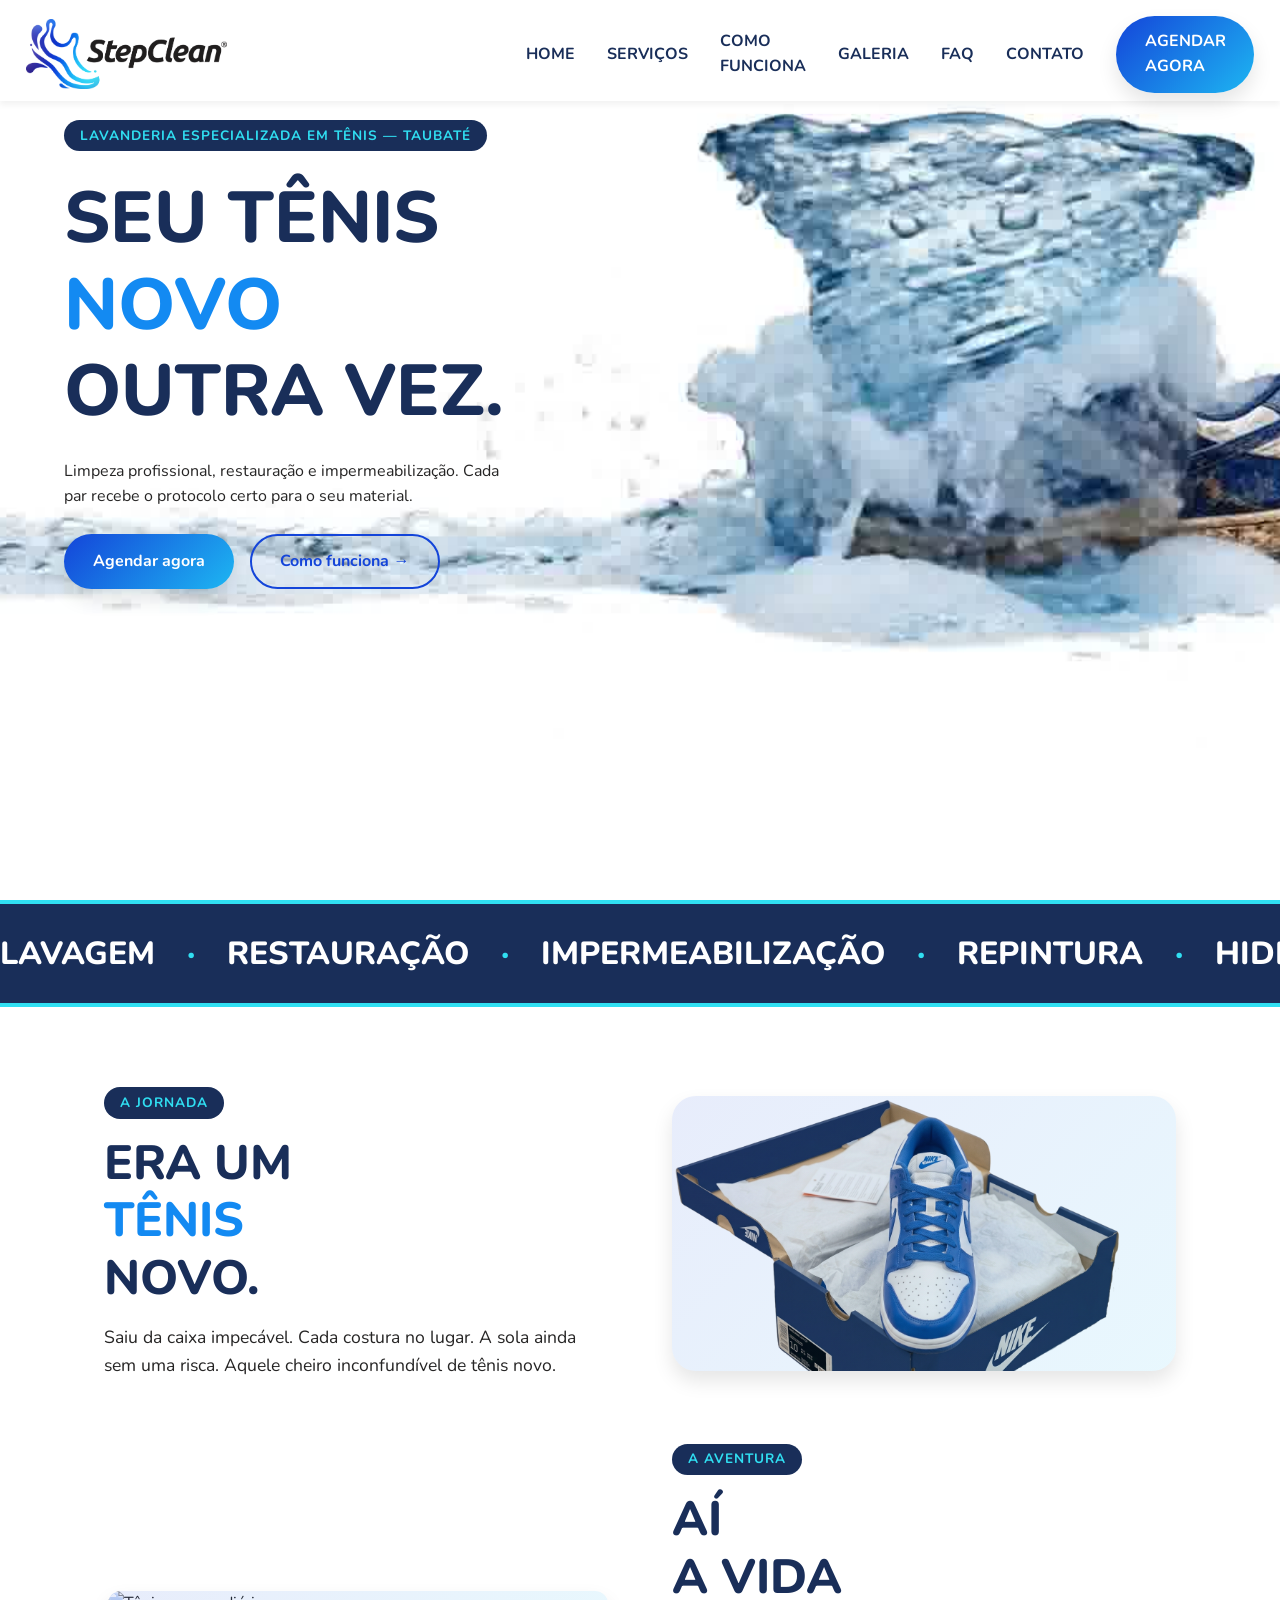
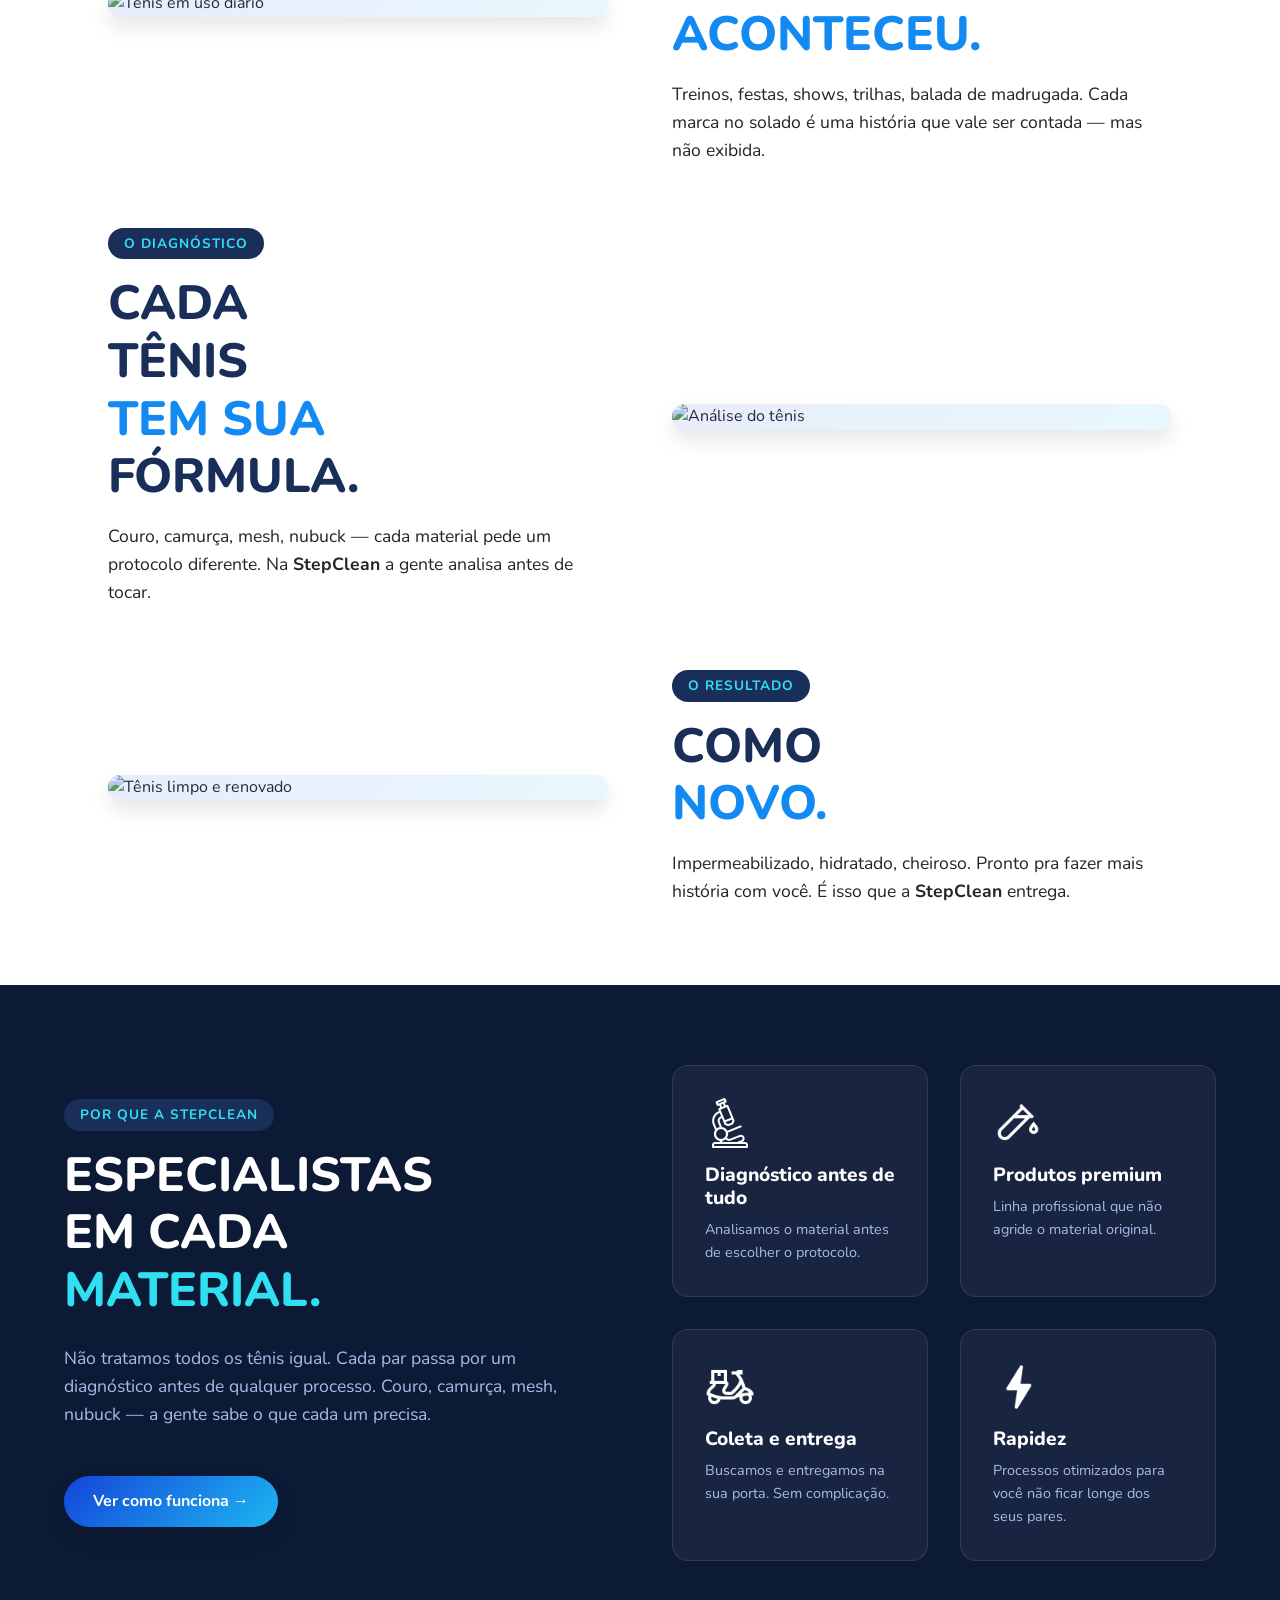
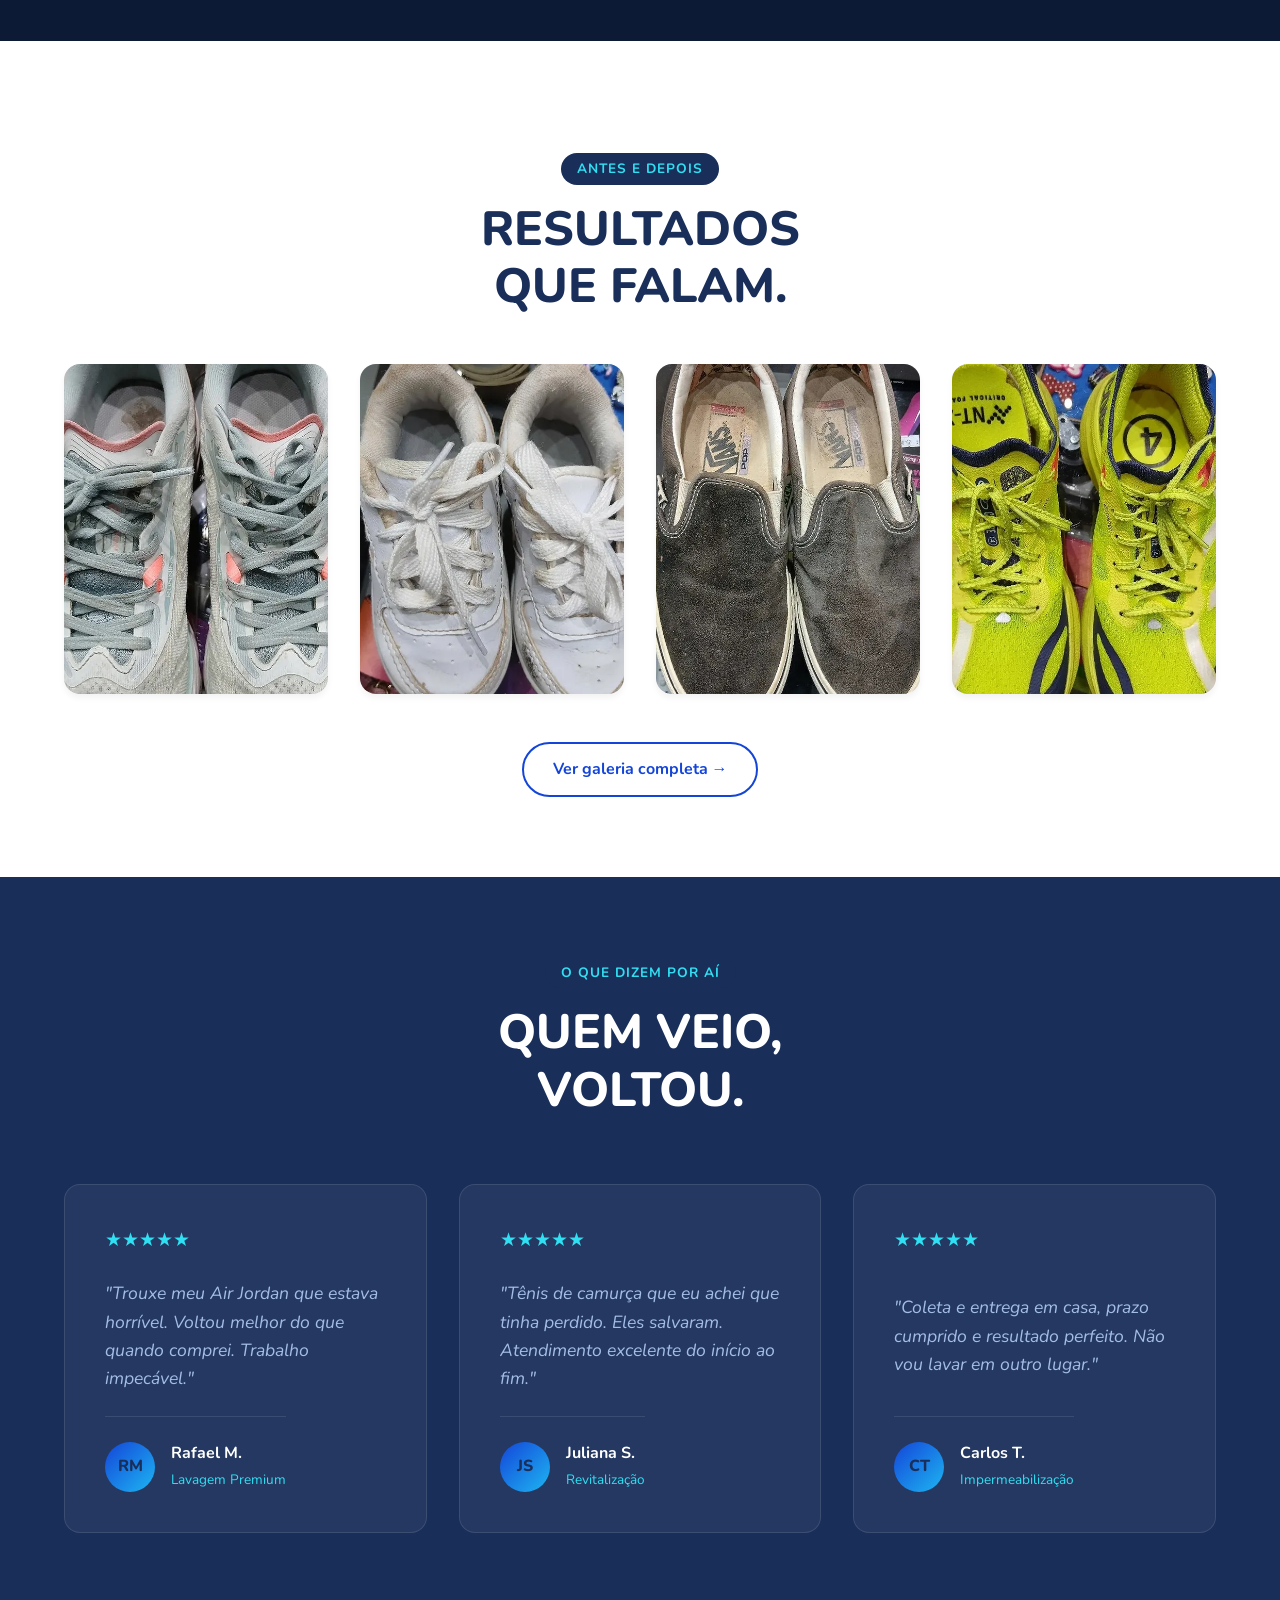
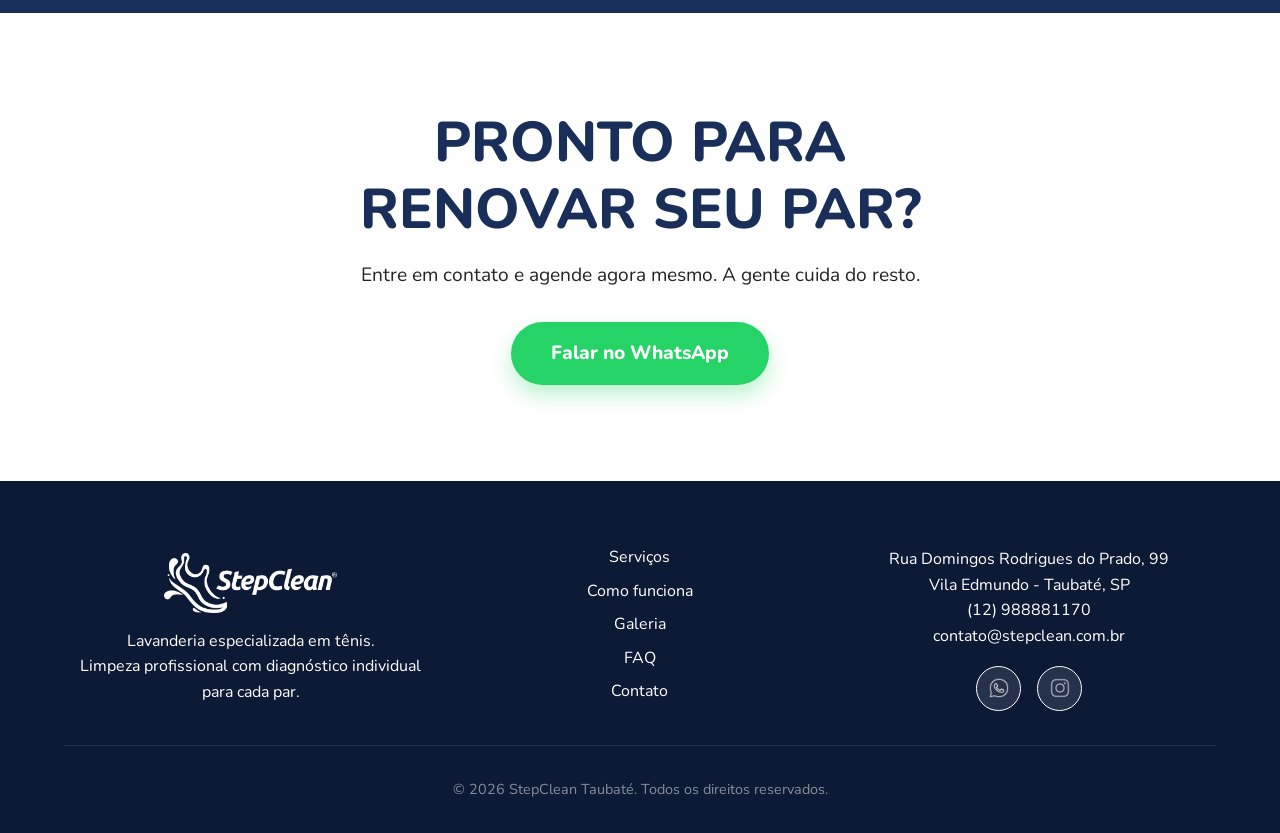
==== commit d9e91546: "canvas adjustments" ====
--- a/index.html
+++ b/index.html
@@ -36,9 +36,8 @@
 
             </div>
 
-            <div class="hero-canvas-container">
-                <canvas id="hero-canvas"></canvas>
-            </div>
+
+            <canvas id="hero-canvas"></canvas>
 
         </section>
 
--- a/style.css
+++ b/style.css
@@ -36,6 +36,25 @@
     box-sizing: border-box;
 }
 
+::-webkit-scrollbar {
+    width: 12px;
+    height: 12px;
+}
+
+::-webkit-scrollbar-track {
+    background: var(--white);
+    border-radius: 10px;
+}
+
+::-webkit-scrollbar-thumb {
+    background: var(--bg-darker);
+    border-radius: 10px;
+}
+
+::-webkit-scrollbar-thumb:hover {
+    background: var(--bg-dark);
+}
+
 html {
     scroll-behavior: smooth;
 }
@@ -46,6 +65,7 @@
     color: var(--text-dark);
     line-height: 1.6;
     overflow-x: hidden;
+    cursor: url('./assets/mouse.png'), auto;
 }
 
 img {
@@ -306,10 +326,6 @@
     background: var(--grad-primary);
 }
 
-.hero-canvas-container {
-    display: none;
-}
-
 /*Marquee*/
 
 .big-text-wrapper {
@@ -349,7 +365,7 @@
     }
 }
 
-/*History Sections (Jornada)*/
+/*History Sections (Journey)*/
 
 .history-wrapper {
     display: flex;
@@ -1306,6 +1322,7 @@
 }
 
 /* Responsive Design*/
+
 @media screen and (max-width: 375px) {
 
     header,
@@ -1344,6 +1361,38 @@
 }
 
 @media screen and (min-width: 768px) {
+
+    body {
+        overflow-x: hidden;
+    }
+
+    .hero {
+        align-items: flex-start;
+        position: relative;
+
+    }
+
+    .hero-text {
+        align-items: flex-start;
+        z-index: 2;
+    }
+
+    .hero-text h1,
+    .hero-desc {
+        font-size: 1rem;
+    }
+
+    #hero-canvas {
+        position: absolute;
+        top: 0;
+        height: 100%;
+        object-fit: cover;
+        z-index: 0;
+        border-radius: 50px;
+        width: 110%;
+        left: -5%;
+    }
+
     .hero-text h1 {
         font-size: 3.5rem;
     }
@@ -1368,11 +1417,6 @@
     .history-text-container h2,
     .history-text-container p {
         text-align: left;
-    }
-
-    .hero-btns {
-        flex-direction: column;
-        width: 100%;
     }
 
     .testimonials-grid {
@@ -1436,9 +1480,7 @@
 }
 
 @media screen and (min-width: 900px) {
-    .logo-btn-container {
-        width: auto;
-    }
+
 
     .mobile-menu-btn {
         display: none;
@@ -1449,60 +1491,21 @@
         flex-direction: row;
         width: auto;
         height: auto;
-        left: 0;
         background: transparent;
         gap: 2rem;
     }
 
+    header{
+        padding: 1rem 2% .5rem 2%;
+    }
+
     .logo-header {
         height: 70px;
     }
-
-
-
-
-
-
-
-    .hero {
-        min-height: 100vh;
-        padding: 120px 5% 60px;
-        display: grid;
-        grid-template-columns: 1fr 1fr;
-        align-items: center;
-        gap: 2rem;
-        background: var(--white);
-        position: relative;
-        overflow: hidden;
-    }
-
-    .hero-text {
-        align-items: flex-start;
-        z-index: 2;
-    }
-
-    .hero-btns{
-        flex-direction: row;
-    }
-
-    .hero-canvas-container {
-        position: relative;
-        width: 100%;
-        height: 100%;
-        min-height: 500px;
-        border-radius: 50px;
-        overflow: hidden;
-    }
-
-    #hero-canvas {
-        position: absolute;
-        top: 0;
-        left: 0;
-        width: 100%;
-        height: 100%;
-        object-fit: cover;
-        z-index: 0;
-        border-radius: 50px;
+    
+    #hero-canvas{
+        width: 120%;
+        left: -10%;
     }
 
     .hero h1 {
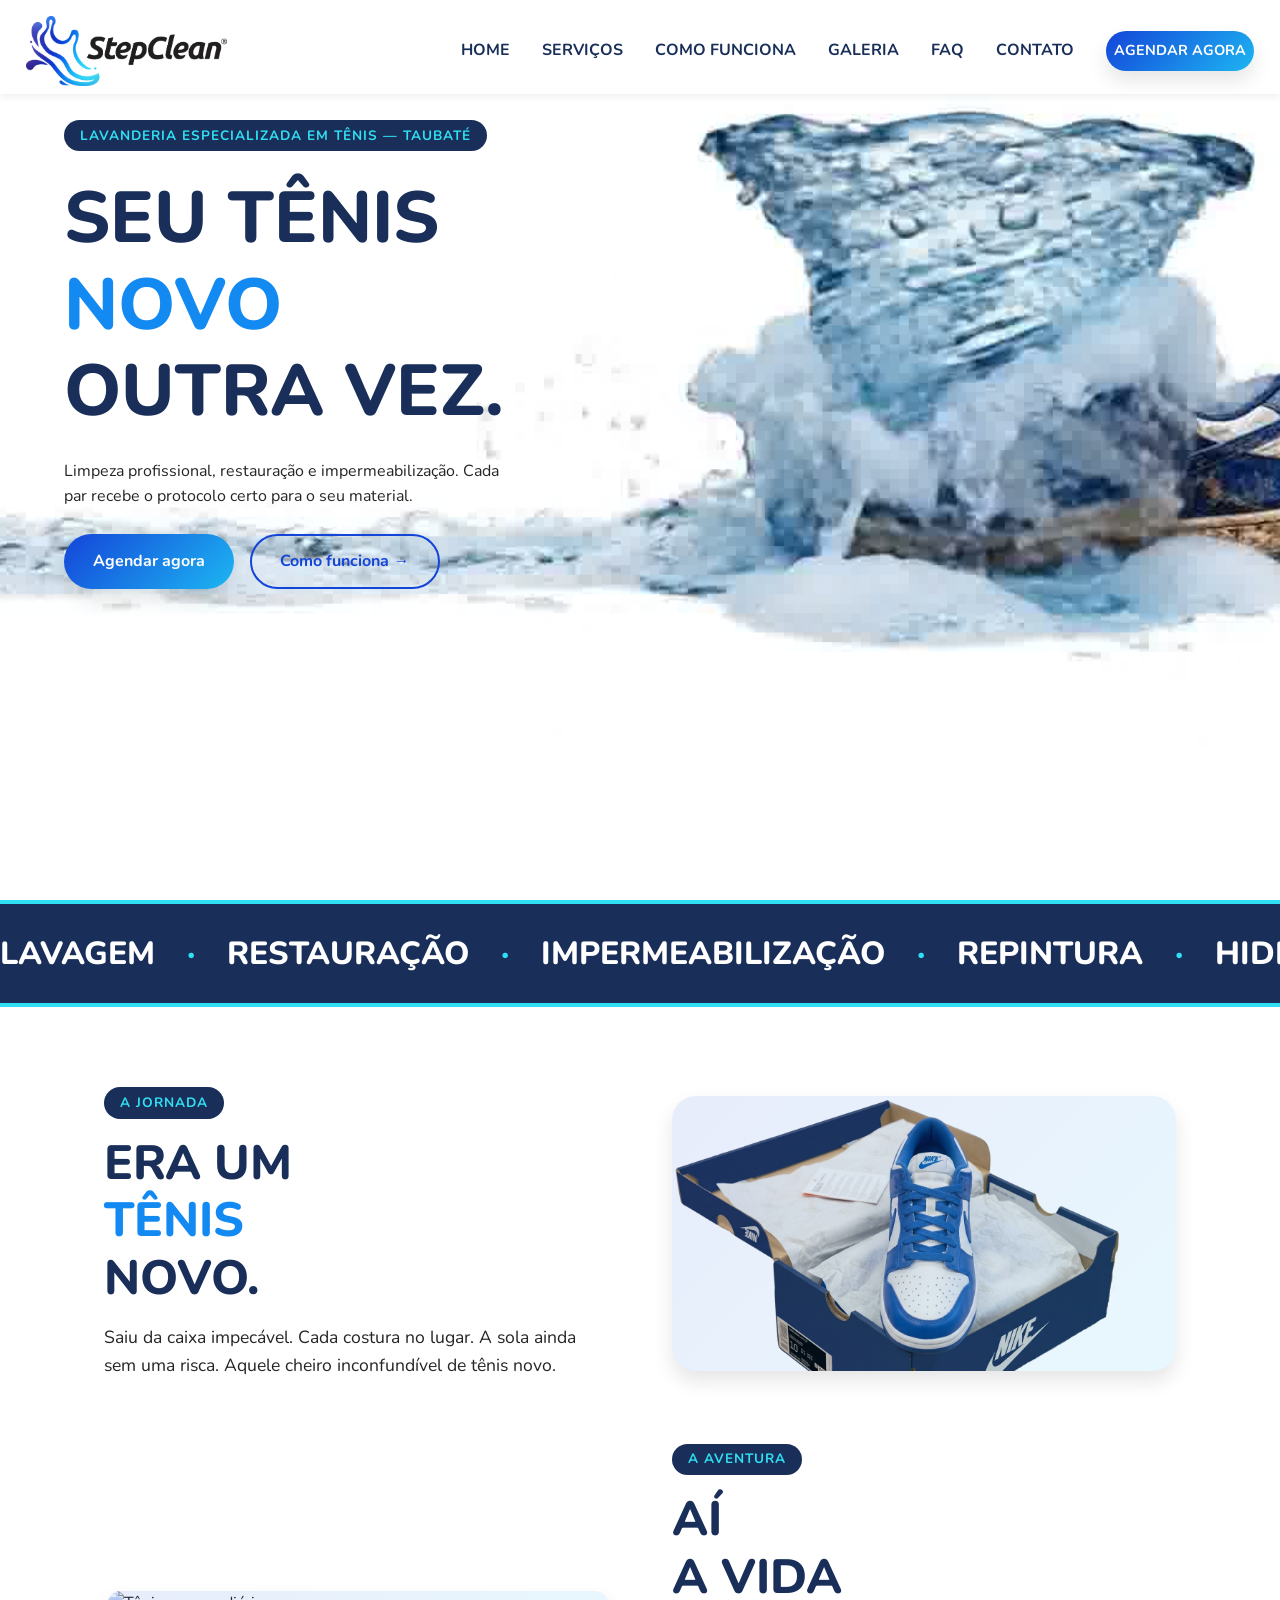
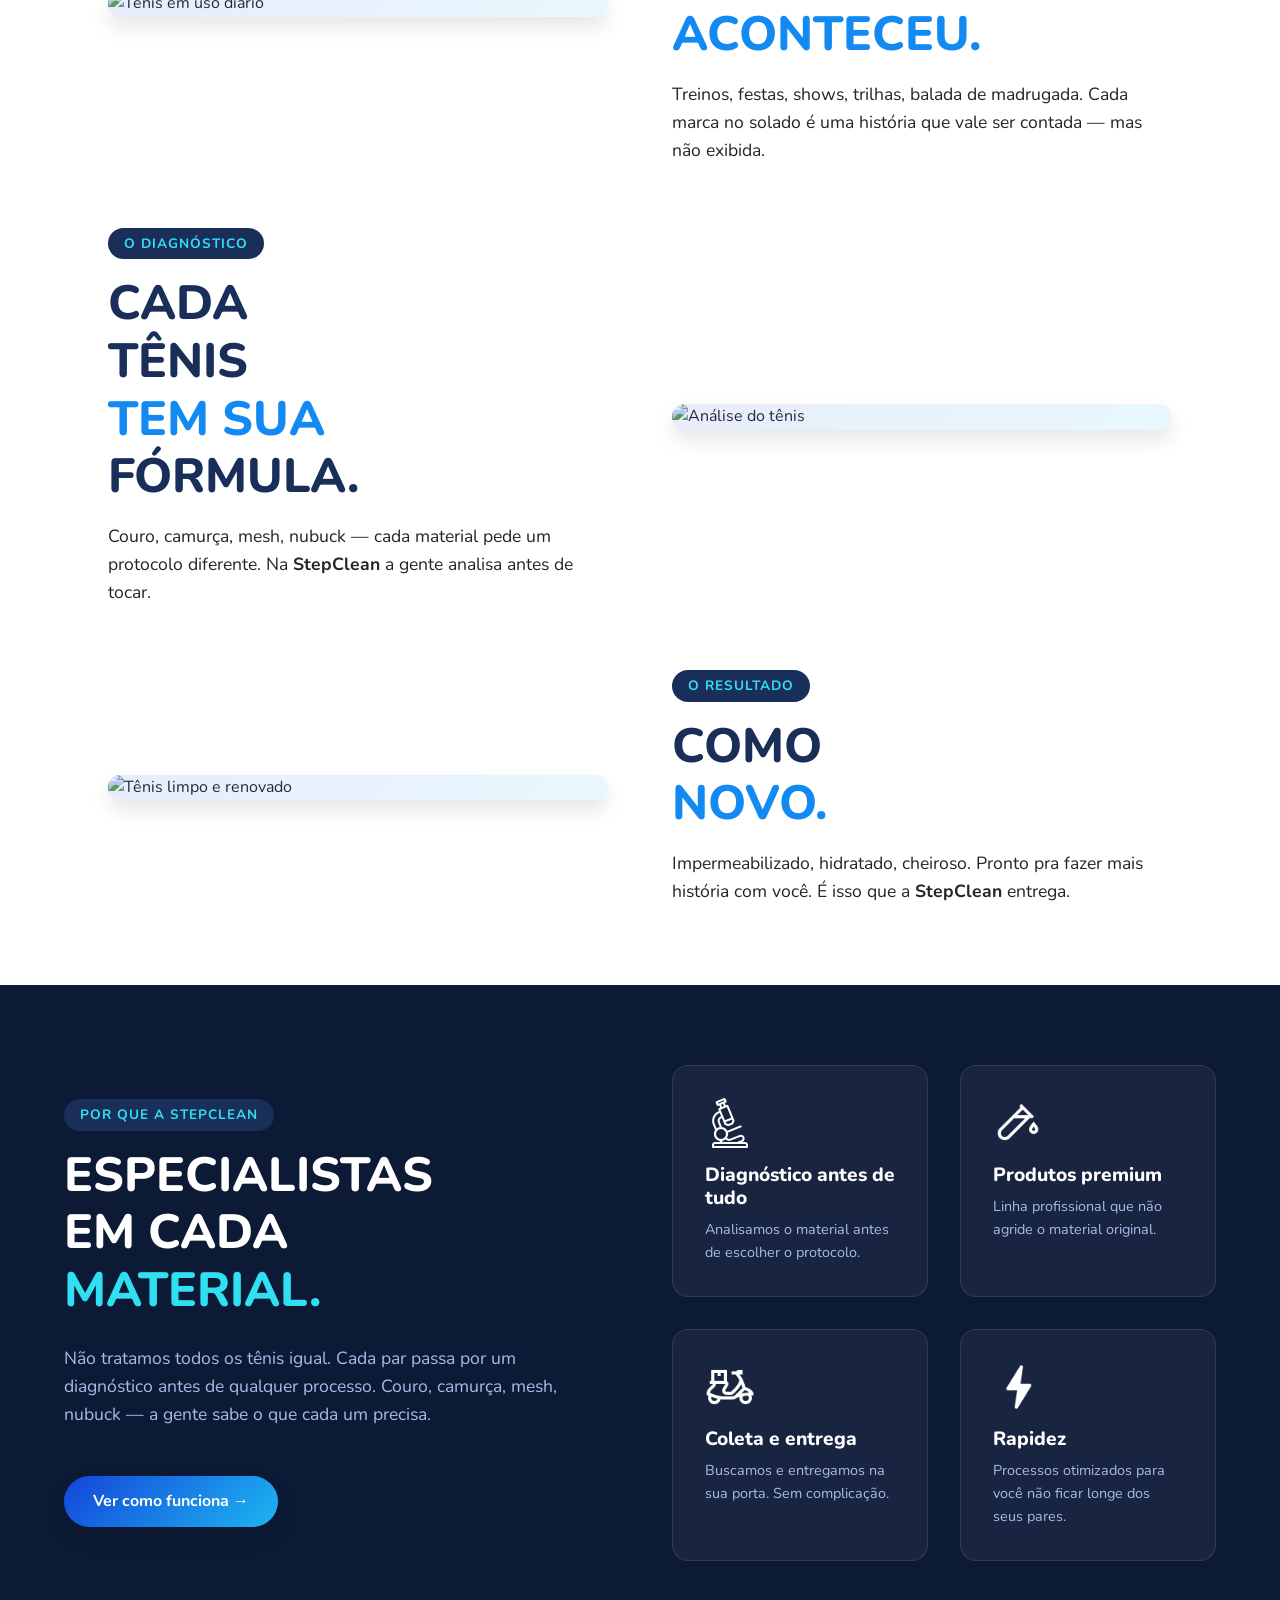
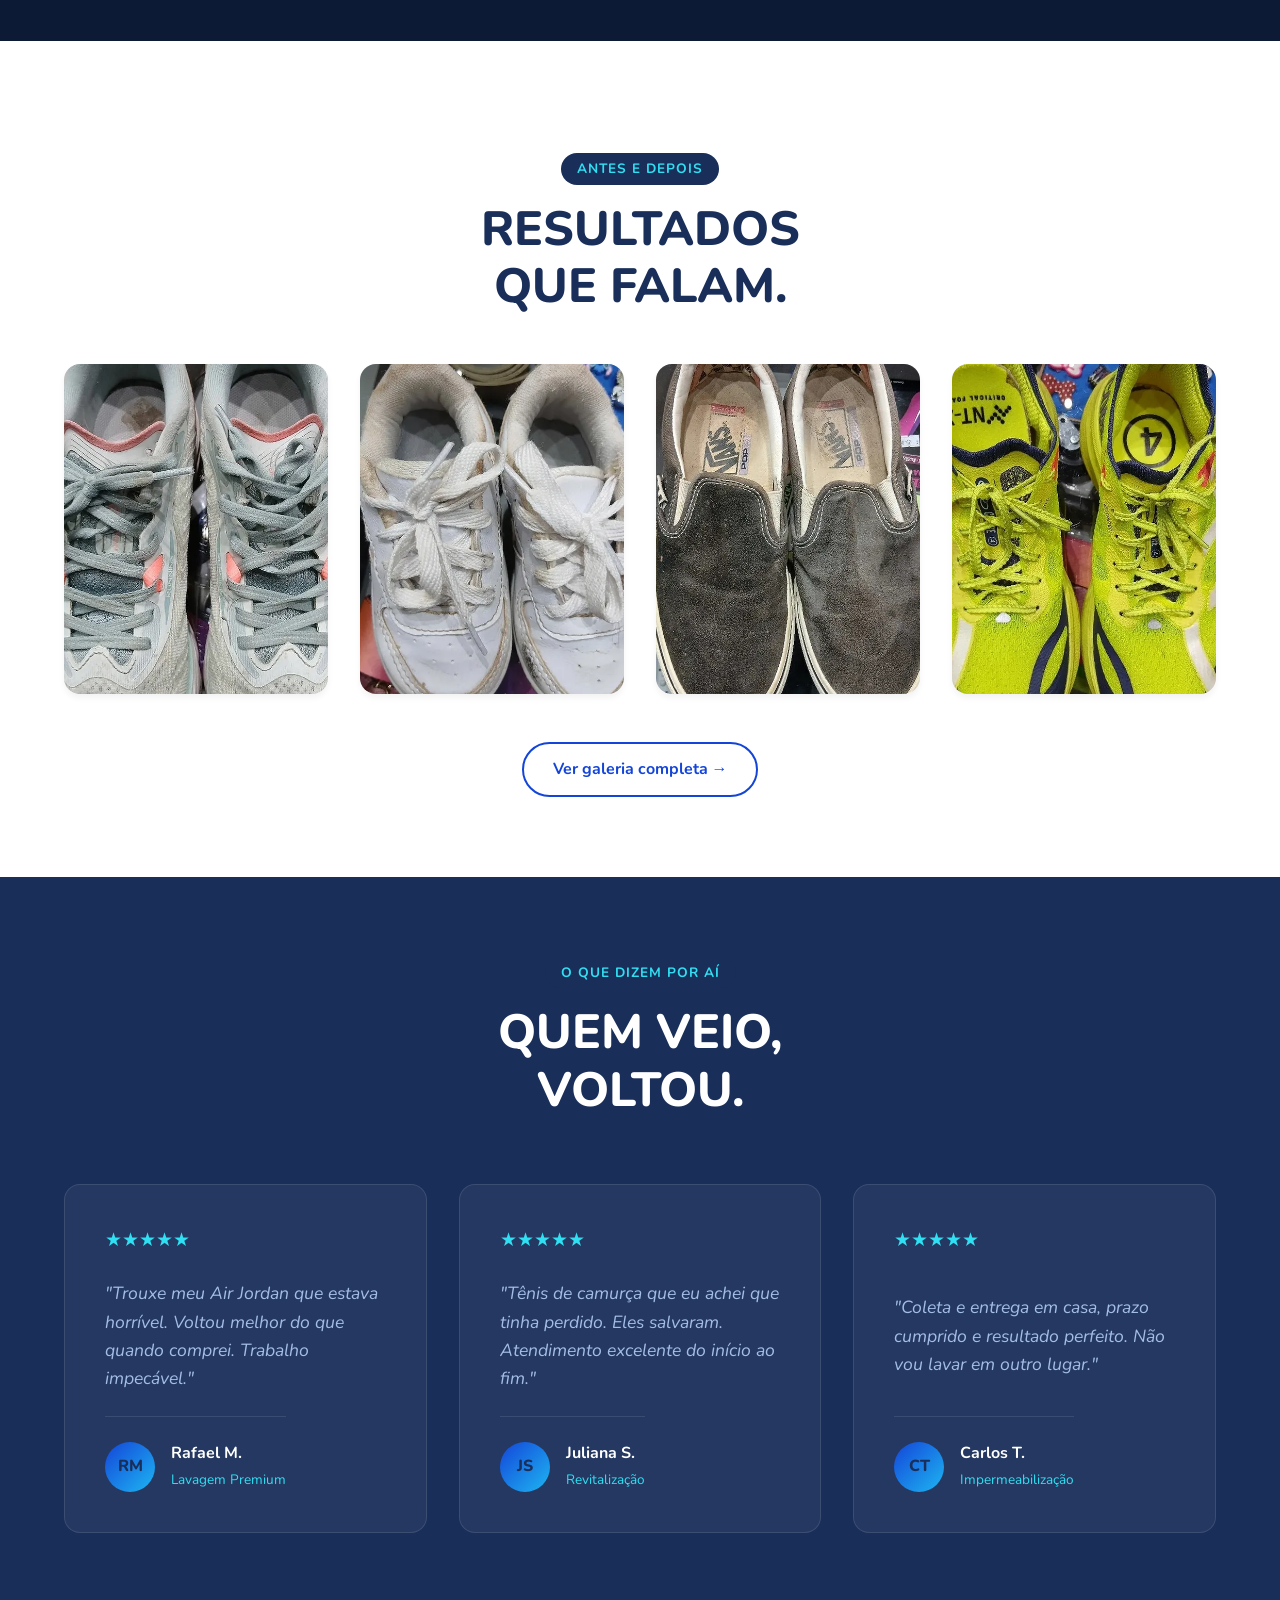
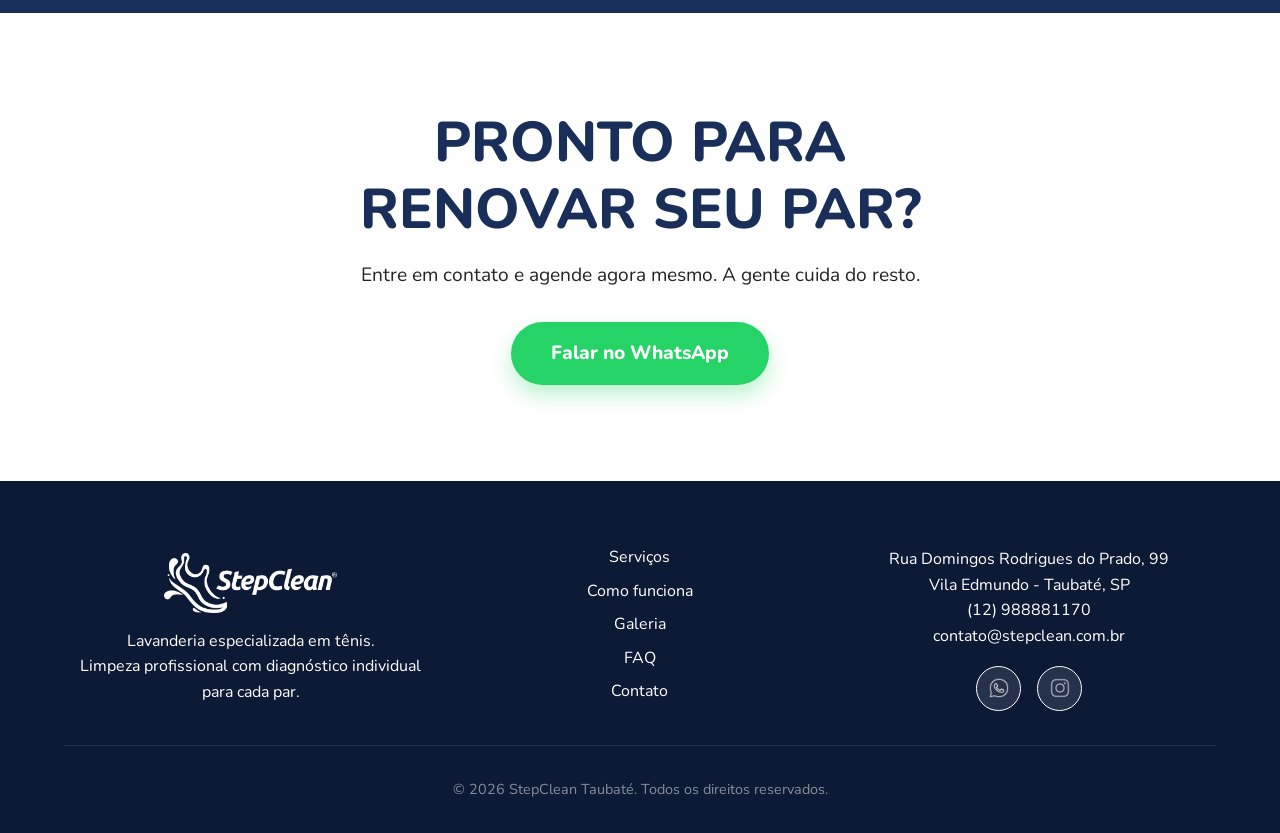
==== commit 796e7c14: "services settings page" ====
--- a/index.html
+++ b/index.html
@@ -12,7 +12,7 @@
     <link rel="shortcut icon" href="./assets/favicon-32x32.png" type="image/x-icon">
     <link rel="preload" as="image" href="./assets/Logo StepClean.png">
     <script src="script.js" defer></script>
-    <script src="./componentes.js"></script>
+    <script src="./components.js"></script>
     <link rel="stylesheet" href="style.css">
 </head>
 
@@ -30,8 +30,8 @@
                     certo para o seu material.</p>
 
                 <div class="hero-btns">
-                    <a href="contato.html" class="btn-primary">Agendar agora</a>
-                    <a href="como-funciona.html" class="btn-outline">Como funciona →</a>
+                    <a href="./contact.html" class="btn-primary">Agendar agora</a>
+                    <a href="./how-it-works.html" class="btn-outline">Como funciona →</a>
                 </div>
 
             </div>
@@ -119,7 +119,7 @@
                         Couro, camurça, mesh, nubuck — a gente sabe o que cada um precisa.</p>
 
 
-                    <a href="como-funciona.html" class="btn-primary">Ver como funciona →</a>
+                    <a href="./how-it-works.html" class="btn-primary">Ver como funciona →</a>
                 </div>
 
                 <div class="differences">
@@ -183,14 +183,14 @@
                 <div class="gallery-card">
 
                     <div class="gallery-overlay">
-                        <a href="./galeria.html"><span>Ver resultado</span></a>
+                        <a href="./gallery.html"><span>Ver resultado</span></a>
                     </div>
                 </div>
 
                 <div class="gallery-card">
 
                     <div class="gallery-overlay">
-                        <a href="./galeria.html"><span>Ver resultado</span></a>
+                        <a href="./gallery.html"><span>Ver resultado</span></a>
                     </div>
 
                 </div>
@@ -198,7 +198,7 @@
                 <div class="gallery-card">
 
                     <div class="gallery-overlay">
-                        <a href="./galeria.html"><span>Ver resultado</span></a>
+                        <a href="./gallery.html"><span>Ver resultado</span></a>
                     </div>
 
                 </div>
@@ -206,14 +206,14 @@
                 <div class="gallery-card">
 
                     <div class="gallery-overlay">
-                        <a href="./galeria.html"><span>Ver resultado</span></a>
+                        <a href="./gallery.html"><span>Ver resultado</span></a>
                     </div>
 
                 </div>
             </div>
 
             <div class="center">
-                <a href="galeria.html" class="btn-outline">Ver galeria completa →</a>
+                <a href="./gallery.html" class="btn-outline">Ver galeria completa →</a>
             </div>
 
         </section>
--- a/style.css
+++ b/style.css
@@ -65,7 +65,6 @@
     color: var(--text-dark);
     line-height: 1.6;
     overflow-x: hidden;
-    cursor: url('./assets/mouse.png'), auto;
 }
 
 img {
@@ -274,6 +273,18 @@
     overflow: hidden;
 }
 
+.hero::before {
+    content: '';
+    position: absolute;
+    top: 0;
+    left: 0;
+    width: 100%;
+    height: 100%;
+    background: url(./assets/bg-hero.png) center/cover no-repeat;
+    opacity: 0.15;
+    z-index: 0;
+}
+
 .hero-text {
     display: flex;
     flex-direction: column;
@@ -316,14 +327,8 @@
     gap: 1rem;
 }
 
-.hero-img {
-    position: relative;
-    height: 100%;
-    min-height: 500px;
-    border-radius: var(--radius-lg);
-    overflow: hidden;
-    box-shadow: var(--shadow-md);
-    background: var(--grad-primary);
+#hero-canvas {
+    display: none;
 }
 
 /*Marquee*/
@@ -783,9 +788,8 @@
     text-align: center;
 }
 
-/* ==========================================================================
-   Page Hero (Subpages)
-   ========================================================================== */
+/*Page Hero (Subpages)*/
+
 .page-hero {
     padding: 150px 5% 80px;
     text-align: center;
@@ -827,9 +831,8 @@
     margin: 0 auto;
 }
 
-/* ==========================================================================
-   Serviços Page
-   ========================================================================== */
+/*Services Page*/
+
 .services-container {
     padding: 5rem 5%;
     max-width: var(--max-width);
@@ -871,7 +874,7 @@
 }
 
 .service-icon {
-    font-size: 3rem;
+    width: 50px;
     margin-bottom: 1.5rem;
 }
 
@@ -912,10 +915,20 @@
     border-top-color: rgba(255, 255, 255, 0.1);
 }
 
-/* Tabela Comparativa */
+/* Comparative table */
+
 .comparison-section {
     padding: 5rem 5%;
     background: #f9f9fa;
+}
+
+.comparison{
+    margin-bottom: 3rem;
+}
+
+.comparison h2{
+    font-size: 2.5rem;
+    color: var(--bg-dark);
 }
 
 .table-container {
@@ -951,9 +964,7 @@
     background-color: #f1f5f9;
 }
 
-/* ==========================================================================
-   Como Funciona Page
-   ========================================================================== */
+/*Como Funciona Page*/
 .timeline-section {
     padding: 5rem 5%;
     background: var(--white);
@@ -1369,7 +1380,10 @@
     .hero {
         align-items: flex-start;
         position: relative;
-
+    }
+
+    .hero::before {
+        display: none;
     }
 
     .hero-text {
@@ -1383,6 +1397,7 @@
     }
 
     #hero-canvas {
+        display: block;
         position: absolute;
         top: 0;
         height: 100%;
@@ -1453,6 +1468,7 @@
         font-size: 2.8rem;
     }
 
+
     .contato-grid {
         grid-template-columns: 1fr;
         gap: 2rem;
@@ -1475,7 +1491,7 @@
 
     .services-cards,
     .materiais-grid {
-        grid-template-columns: 1fr;
+        grid-template-columns: repeat(2, 1fr);
     }
 }
 
@@ -1484,26 +1500,35 @@
 
     .mobile-menu-btn {
         display: none;
+    }
+
+    .logo-btn-container{
+        width: auto;
     }
 
     .nav-links {
         position: static;
         flex-direction: row;
-        width: auto;
+        width: 100%;
         height: auto;
         background: transparent;
         gap: 2rem;
     }
 
-    header{
+    .nav-links .btn-primary{
+        font-size: .9rem;
+        padding: 0.5rem;
+    }
+
+    header {
         padding: 1rem 2% .5rem 2%;
     }
 
     .logo-header {
         height: 70px;
     }
-    
-    #hero-canvas{
+
+    #hero-canvas {
         width: 120%;
         left: -10%;
     }
@@ -1538,4 +1563,8 @@
         flex-direction: column;
         align-items: center;
     }
+
+    .services-cards{
+        grid-template-columns:repeat(3, 1fr);
+    }
 }
